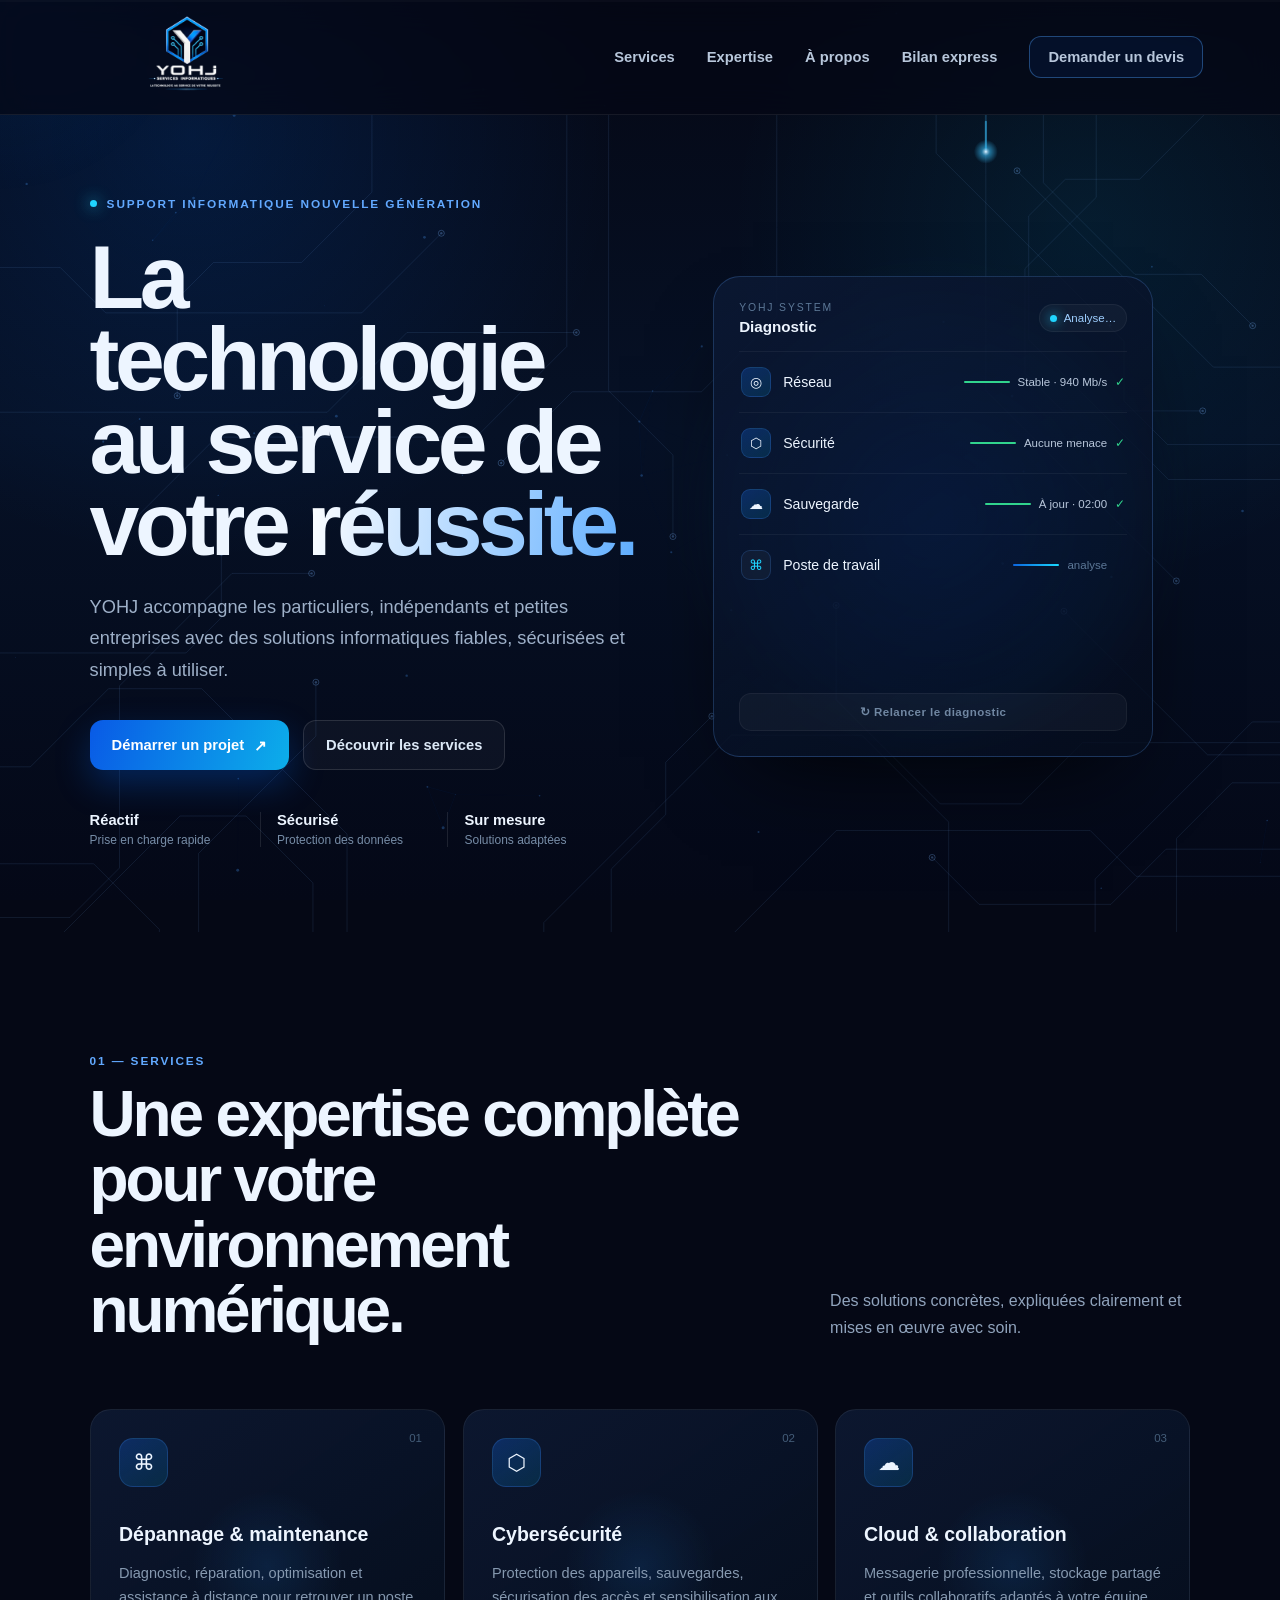
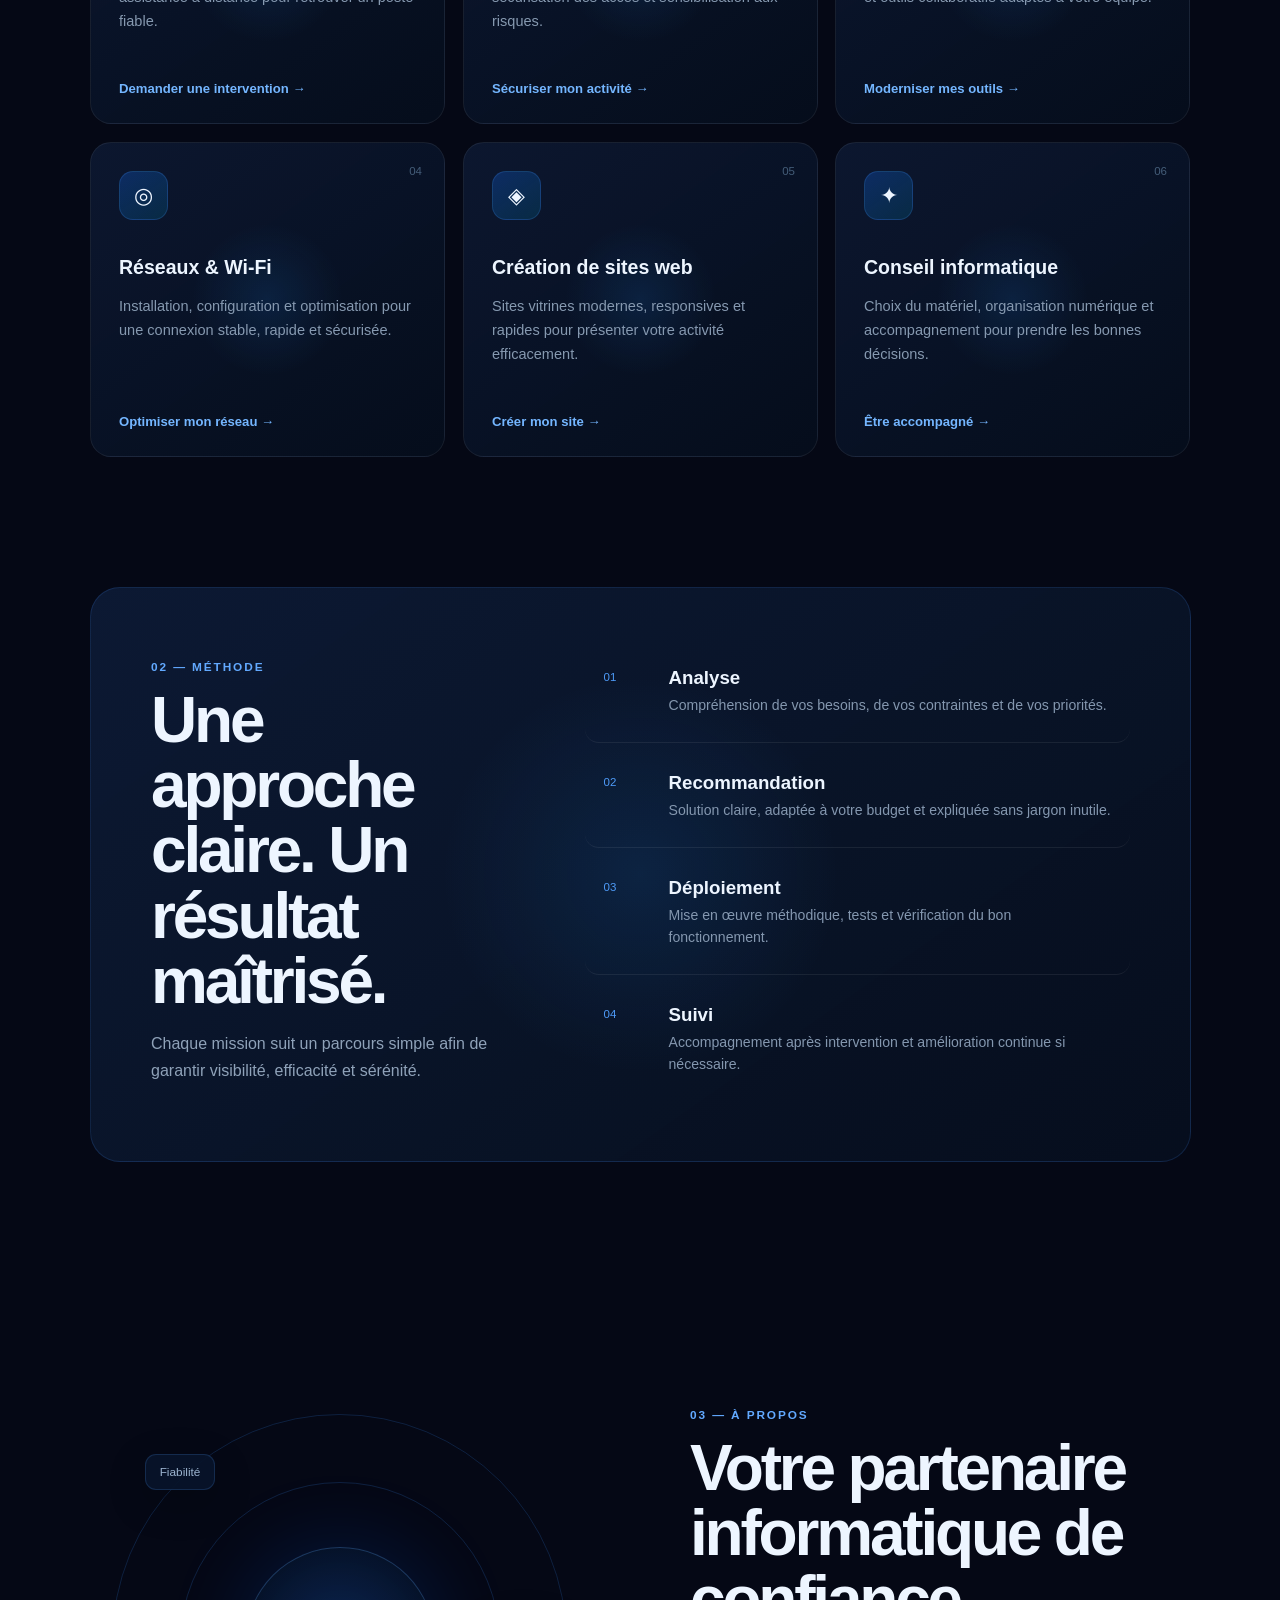
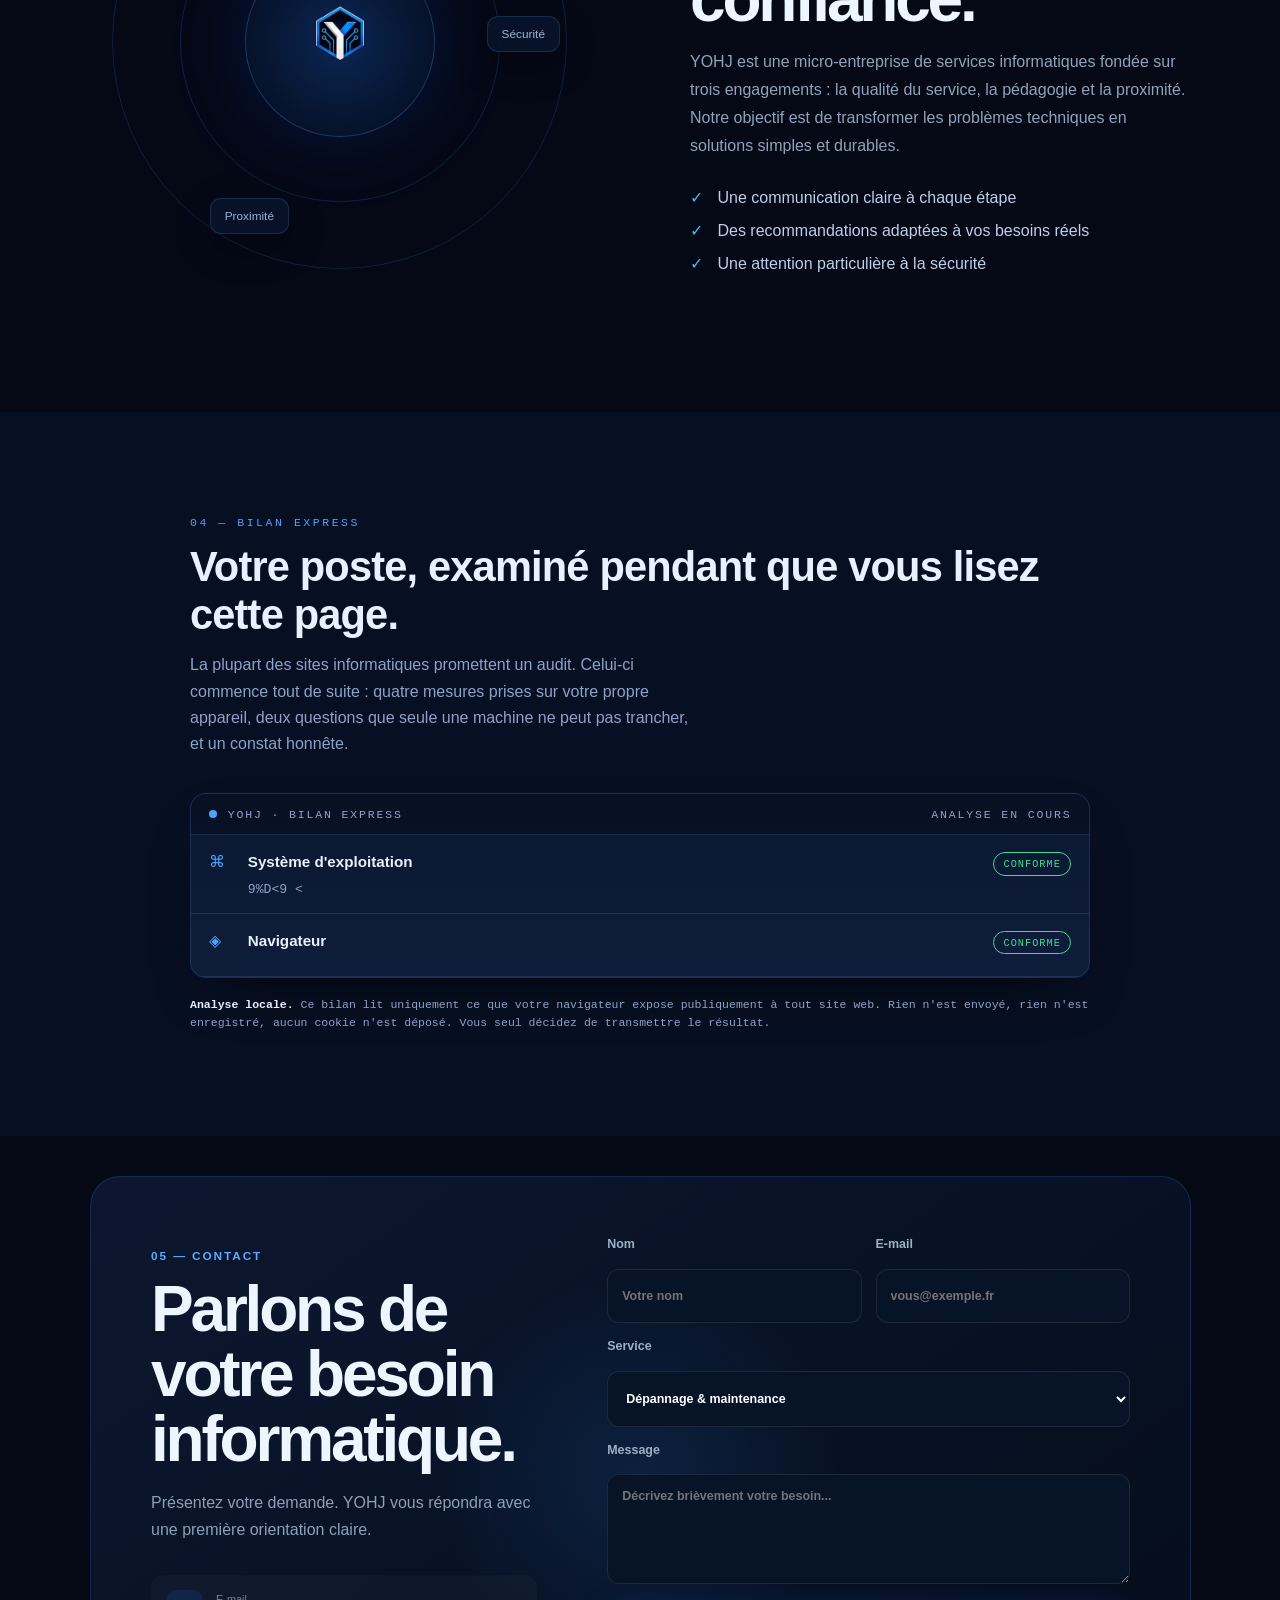
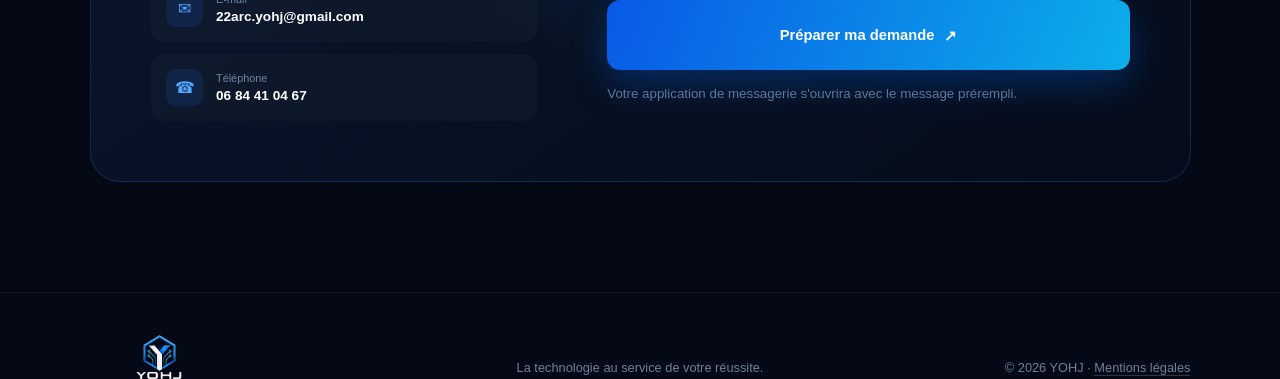
==== index.html @ 96171bb9 "Update index.html" ====
<!doctype html>
<html lang="fr">
<head>
  <meta charset="utf-8">
  <meta name="viewport" content="width=device-width, initial-scale=1">
  <meta name="theme-color" content="#050b1b">
  <meta name="description" content="YOHJ Services Informatiques : dépannage, cybersécurité, cloud, réseaux et création de sites web.">
  <title>YOHJ — Services Informatiques</title>
  <link rel="icon" href="assets/favicon.png">
  <link rel="stylesheet" href="styles.css">
  <link rel="stylesheet" href="circuit.css">
  <link rel="preload" href="assets/logo-boot.webp" as="image">
  <link rel="stylesheet" href="boot.css">
<script src="circuit.js" defer></script>
  <link rel="stylesheet" href="diagnostic.css">
  <link rel="stylesheet" href="audit.css" />
</head>
<body>
  <script src="boot.js"></script>
  <div class="scroll-progress" aria-hidden="true"><span></span></div>
  <canvas id="network" aria-hidden="true"></canvas>
  <div class="cursor-glow" aria-hidden="true"></div>

  <header class="header">
    <a href="#accueil" class="brand brand-anim" aria-label="YOHJ, accueil">
      <img src="assets/logo-concept-a.png" alt="Logo YOHJ Concept A Premium Tech">
      <span class="brand-shine" aria-hidden="true"></span>
    </a>

    <button class="menu-button" aria-label="Ouvrir le menu" aria-expanded="false">
      <span></span><span></span><span></span>
    </button>

    <nav class="nav" aria-label="Navigation principale">
      <a href="#services">Services</a>
      <a href="#expertise">Expertise</a>
      <a href="#apropos">À propos</a>
      <a href="#audit">Bilan express</a>
      <a href="#contact" class="nav-cta">Demander un devis</a>
    </nav>
  </header>

  <main>
    <section id="accueil" class="hero" data-circuit>
      <div class="hero-copy reveal">
        <p class="kicker"><span></span> Support informatique nouvelle génération</p>
        <h1>La technologie au service de votre <em>réussite.</em></h1>
        <p class="intro">
          YOHJ accompagne les particuliers, indépendants et petites entreprises avec
          des solutions informatiques fiables, sécurisées et simples à utiliser.
        </p>

        <div class="actions">
          <a href="#contact" class="button button-primary">Démarrer un projet <span>↗</span></a>
          <a href="#services" class="button button-secondary">Découvrir les services</a>
        </div>

        <div class="proof">
          <div><strong>Réactif</strong><span>Prise en charge rapide</span></div>
          <div><strong>Sécurisé</strong><span>Protection des données</span></div>
          <div><strong>Sur mesure</strong><span>Solutions adaptées</span></div>
        </div>
      </div>

      <div class="hero-stage reveal delay-1">
        <div class="halo halo-one"></div>
        <div class="halo halo-two"></div>

        <div class="diag-panel" id="diag-panel" role="group" aria-label="Diagnostic système">
          <div class="diag-scanline" aria-hidden="true"></div>

          <div class="diag-head">
            <div class="diag-brand">
              <small>YOHJ SYSTEM</small>
              <strong>Diagnostic</strong>
            </div>
            <span class="diag-state" aria-live="polite"><i class="diag-led" aria-hidden="true"></i><em id="diag-state-text">En attente</em></span>
          </div>

          <ul class="diag-checks">
            <li class="diag-check" data-state="idle" data-value="Stable · 940 Mb/s">
              <div class="diag-name"><span class="diag-glyph" aria-hidden="true">◎</span><span class="diag-label">Réseau</span></div>
              <div class="diag-value"><span class="diag-bar" aria-hidden="true"></span><span class="diag-txt"></span><span class="diag-tick" aria-hidden="true">✓</span></div>
            </li>
            <li class="diag-check" data-state="idle" data-value="Aucune menace">
              <div class="diag-name"><span class="diag-glyph" aria-hidden="true">⬡</span><span class="diag-label">Sécurité</span></div>
              <div class="diag-value"><span class="diag-bar" aria-hidden="true"></span><span class="diag-txt"></span><span class="diag-tick" aria-hidden="true">✓</span></div>
            </li>
            <li class="diag-check" data-state="idle" data-value="À jour · 02:00">
              <div class="diag-name"><span class="diag-glyph" aria-hidden="true">☁</span><span class="diag-label">Sauvegarde</span></div>
              <div class="diag-value"><span class="diag-bar" aria-hidden="true"></span><span class="diag-txt"></span><span class="diag-tick" aria-hidden="true">✓</span></div>
            </li>
            <li class="diag-check" data-state="idle" data-value="Optimisé">
              <div class="diag-name"><span class="diag-glyph" aria-hidden="true">⌘</span><span class="diag-label">Poste de travail</span></div>
              <div class="diag-value"><span class="diag-bar" aria-hidden="true"></span><span class="diag-txt"></span><span class="diag-tick" aria-hidden="true">✓</span></div>
            </li>
          </ul>

          <div class="diag-verdict">
            <span class="diag-lead">✓ Système sain</span>
            <span class="diag-sub">— c'est l'état dans lequel YOHJ laisse le vôtre.</span>
          </div>

          <button class="diag-replay" type="button" id="diag-replay">↻ Relancer le diagnostic</button>
        </div>
      </div>
    </section>

    <section id="services" class="section">
      <div class="section-head reveal">
        <div>
          <p class="section-label">01 — Services</p>
          <h2>Une expertise complète pour votre environnement numérique.</h2>
        </div>
        <p>Des solutions concrètes, expliquées clairement et mises en œuvre avec soin.</p>
      </div>

      <div class="service-grid">
        <article class="service-card reveal">
          <span class="number">01</span>
          <div class="service-icon">⌘</div>
          <h3>Dépannage & maintenance</h3>
          <p>Diagnostic, réparation, optimisation et assistance à distance pour retrouver un poste fiable.</p>
          <a href="#contact">Demander une intervention <span>→</span></a>
        </article>

        <article class="service-card reveal delay-1">
          <span class="number">02</span>
          <div class="service-icon">⬡</div>
          <h3>Cybersécurité</h3>
          <p>Protection des appareils, sauvegardes, sécurisation des accès et sensibilisation aux risques.</p>
          <a href="#contact">Sécuriser mon activité <span>→</span></a>
        </article>

        <article class="service-card reveal delay-2">
          <span class="number">03</span>
          <div class="service-icon">☁</div>
          <h3>Cloud & collaboration</h3>
          <p>Messagerie professionnelle, stockage partagé et outils collaboratifs adaptés à votre équipe.</p>
          <a href="#contact">Moderniser mes outils <span>→</span></a>
        </article>

        <article class="service-card reveal">
          <span class="number">04</span>
          <div class="service-icon">◎</div>
          <h3>Réseaux & Wi-Fi</h3>
          <p>Installation, configuration et optimisation pour une connexion stable, rapide et sécurisée.</p>
          <a href="#contact">Optimiser mon réseau <span>→</span></a>
        </article>

        <article class="service-card reveal delay-1">
          <span class="number">05</span>
          <div class="service-icon">◈</div>
          <h3>Création de sites web</h3>
          <p>Sites vitrines modernes, responsives et rapides pour présenter votre activité efficacement.</p>
          <a href="#contact">Créer mon site <span>→</span></a>
        </article>

        <article class="service-card reveal delay-2">
          <span class="number">06</span>
          <div class="service-icon">✦</div>
          <h3>Conseil informatique</h3>
          <p>Choix du matériel, organisation numérique et accompagnement pour prendre les bonnes décisions.</p>
          <a href="#contact">Être accompagné <span>→</span></a>
        </article>
      </div>
    </section>

    <section id="expertise" class="section expertise">
      <div class="expertise-panel reveal">
        <div class="expertise-copy">
          <p class="section-label">02 — Méthode</p>
          <h2>Une approche claire. Un résultat maîtrisé.</h2>
          <p>Chaque mission suit un parcours simple afin de garantir visibilité, efficacité et sérénité.</p>
        </div>

        <div class="steps">
          <article><span>01</span><div><h3>Analyse</h3><p>Compréhension de vos besoins, de vos contraintes et de vos priorités.</p></div></article>
          <article><span>02</span><div><h3>Recommandation</h3><p>Solution claire, adaptée à votre budget et expliquée sans jargon inutile.</p></div></article>
          <article><span>03</span><div><h3>Déploiement</h3><p>Mise en œuvre méthodique, tests et vérification du bon fonctionnement.</p></div></article>
          <article><span>04</span><div><h3>Suivi</h3><p>Accompagnement après intervention et amélioration continue si nécessaire.</p></div></article>
        </div>
      </div>
    </section>

    <section id="apropos" class="section about">
      <div class="about-visual reveal">
        <div class="core"><img src="assets/favicon.png" alt=""></div>
        <div class="orbit orbit-one"></div>
        <div class="orbit orbit-two"></div>
        <span class="orbit-tag tag-one">Fiabilité</span>
        <span class="orbit-tag tag-two">Sécurité</span>
        <span class="orbit-tag tag-three">Proximité</span>
      </div>

      <div class="about-copy reveal delay-1">
        <p class="section-label">03 — À propos</p>
        <h2>Votre partenaire informatique de confiance.</h2>
        <p>
          YOHJ est une micro-entreprise de services informatiques fondée sur trois engagements :
          la qualité du service, la pédagogie et la proximité. Notre objectif est de transformer
          les problèmes techniques en solutions simples et durables.
        </p>
        <ul>
          <li><span>✓</span> Une communication claire à chaque étape</li>
          <li><span>✓</span> Des recommandations adaptées à vos besoins réels</li>
          <li><span>✓</span> Une attention particulière à la sécurité</li>
        </ul>
      </div>
    </section>

    <section id="contact" class="section contact">
      <div class="contact-card reveal">
        <div class="contact-copy">
          <p class="section-label">05 — Contact</p>
          <h2>Parlons de votre besoin informatique.</h2>
          <p>Présentez votre demande. YOHJ vous répondra avec une première orientation claire.</p>

          <div class="contact-details">
            <a href="mailto:22arc.yohj@gmail.com"><span>✉</span><div><small>E-mail</small><strong>22arc.yohj@gmail.com</strong></div></a>
            <a href="tel:+33684410467"><span>☎</span><div><small>Téléphone</small><strong>06 84 41 04 67</strong></div></a>
          </div>
        </div>

        <form id="contact-form">
          <div class="field-row">
            <label>Nom<input name="name" type="text" placeholder="Votre nom" required></label>
            <label>E-mail<input name="email" type="email" placeholder="vous@exemple.fr" required></label>
          </div>
          <label>Service
            <select name="service">
              <option>Dépannage & maintenance</option>
              <option>Cybersécurité</option>
              <option>Cloud & collaboration</option>
              <option>Réseaux & Wi-Fi</option>
              <option>Création de site web</option>
              <option>Conseil informatique</option>
            </select>
          </label>
          <label>Message<textarea name="message" rows="5" placeholder="Décrivez brièvement votre besoin..." required></textarea></label>
          <button class="button button-primary" type="submit">Préparer ma demande <span>↗</span></button>
          <small class="form-note">Votre application de messagerie s'ouvrira avec le message prérempli.</small>
        </form>
      </div>
    </section>
  </main>

  <footer>
    <a href="#accueil" class="footer-brand"><img src="assets/logo-concept-a.png" alt="YOHJ"></a>
    <p>La technologie au service de votre réussite.</p>
    <p>© <span id="year"></span> YOHJ · <a href="mentions-legales.html">Mentions légales</a></p>
  </footer>

  <script src="script.js"></script>
  <script src="diagnostic.js" defer></script>
  <script>
    // Reflet du logo : un balayage à l'arrivée, puis au survol uniquement
    (function(){
      var s=document.querySelector('.brand-shine');
      if(!s||matchMedia('(prefers-reduced-motion: reduce)').matches)return;
      s.classList.add('intro');
      s.addEventListener('animationend',function(){s.classList.remove('intro')},{once:true});
    })();
  </script>
  <script src="audit.js" defer></script>
</body>
</html>
---- styles.css ----
*{box-sizing:border-box}html{scroll-behavior:smooth}body{margin:0;background:#050815;color:#edf5ff;font-family:Inter,Arial,sans-serif;overflow-x:hidden}body::before{content:"";position:fixed;inset:0;background:radial-gradient(circle at 15% 15%,rgba(0,112,255,.15),transparent 32%),radial-gradient(circle at 85% 25%,rgba(0,214,255,.08),transparent 28%),linear-gradient(180deg,#050815,#061126 48%,#040817);z-index:-3}.cursor-glow{position:fixed;width:420px;height:420px;border-radius:50%;pointer-events:none;background:radial-gradient(circle,rgba(0,123,255,.09),transparent 65%);transform:translate(-50%,-50%);z-index:-1}#network{position:fixed;inset:0;z-index:-2;opacity:.55}.header{height:88px;position:sticky;top:0;z-index:20;display:flex;align-items:center;justify-content:space-between;padding:0 clamp(22px,6vw,92px);background:rgba(5,8,21,.72);backdrop-filter:blur(18px);border-bottom:1px solid rgba(255,255,255,.07)}.brand img{display:block;width:118px;height:68px;object-fit:contain}.nav{display:flex;align-items:center;gap:32px}.nav a{color:#b8c7db;text-decoration:none;font-size:.92rem;font-weight:700}.nav a:hover{color:white}.nav-cta{padding:12px 18px;border:1px solid rgba(80,163,255,.38);border-radius:12px;background:rgba(20,104,255,.08)}.menu-button{display:none;background:none;border:0;padding:5px}.menu-button span{display:block;width:25px;height:2px;background:white;margin:5px}.hero{min-height:calc(100vh - 88px);display:grid;grid-template-columns:1.03fr .97fr;align-items:center;gap:40px;padding:70px clamp(22px,7vw,110px) 85px}.kicker,.section-label{letter-spacing:.16em;text-transform:uppercase;color:#62a9ff;font-size:.74rem;font-weight:800}.kicker{display:flex;align-items:center;gap:10px}.kicker span{width:7px;height:7px;background:#20d5ff;border-radius:50%;box-shadow:0 0 15px #20d5ff}.hero h1,.section h2{font-family:Arial,sans-serif;letter-spacing:-.05em}.hero h1{font-size:clamp(3.6rem,7vw,7rem);line-height:.92;margin:25px 0}.hero h1 em{font-style:normal;background:linear-gradient(100deg,#fff,#54a8ff 55%,#16d8ff);-webkit-background-clip:text;color:transparent}.intro{font-size:1.14rem;line-height:1.75;color:#9eb0c8;max-width:680px}.actions{display:flex;gap:14px;flex-wrap:wrap;margin:34px 0 42px}.button{display:inline-flex;align-items:center;justify-content:center;gap:10px;min-height:50px;padding:0 22px;border-radius:13px;text-decoration:none;font-weight:800;font-size:.92rem;border:0;cursor:pointer}.button-primary{color:white;background:linear-gradient(110deg,#095ae6,#0caeea);box-shadow:0 14px 35px rgba(2,107,255,.28)}.button-primary:hover{transform:translateY(-2px);box-shadow:0 18px 45px rgba(2,107,255,.42)}.button-secondary{color:#dce9f7;border:1px solid rgba(255,255,255,.12);background:rgba(255,255,255,.035)}.proof{display:grid;grid-template-columns:repeat(3,1fr);gap:16px}.proof div{padding-right:14px;border-right:1px solid rgba(255,255,255,.1)}.proof div:last-child{border:0}.proof strong,.proof span{display:block}.proof strong{font-size:.92rem}.proof span{color:#778da7;font-size:.75rem;margin-top:5px}.hero-stage{min-height:560px;position:relative;display:grid;place-items:center}.halo{position:absolute;border-radius:50%;filter:blur(20px)}.halo-one{width:520px;height:520px;background:radial-gradient(circle,rgba(11,91,241,.32),rgba(7,194,255,.04) 58%,transparent 70%)}.halo-two{width:350px;height:350px;border:1px solid rgba(75,156,255,.18);box-shadow:0 0 70px rgba(0,101,255,.1)}.section{padding:110px clamp(22px,7vw,110px)}.section-head{display:grid;grid-template-columns:1.1fr .6fr;gap:80px;align-items:end;margin-bottom:52px}.section h2{font-size:clamp(2.5rem,5vw,5rem);line-height:1.02;margin:14px 0}.section-head>p{color:#91a4bd;line-height:1.7}.service-grid{display:grid;grid-template-columns:repeat(3,1fr);gap:18px}.service-card{position:relative;min-height:315px;padding:28px;border-radius:21px;background:linear-gradient(145deg,rgba(14,28,55,.72),rgba(6,14,29,.8));border:1px solid rgba(255,255,255,.07);overflow:hidden;transition:.35s}.service-card::after{content:"";position:absolute;width:180px;height:180px;right:-100px;bottom:-100px;border-radius:50%;background:#0f68f4;filter:blur(55px);opacity:0;transition:.35s}.service-card:hover{transform:translateY(-7px);border-color:rgba(64,146,255,.38)}.service-card:hover::after{opacity:.16}.number{position:absolute;right:22px;top:22px;font-size:.72rem;color:#445d79}.service-icon{width:49px;height:49px;display:grid;place-items:center;border-radius:14px;background:linear-gradient(145deg,rgba(21,102,239,.28),rgba(0,200,255,.12));border:1px solid rgba(69,151,255,.2);font-size:1.35rem}.service-card h3{margin:36px 0 12px;font-size:1.22rem}.service-card p{color:#8699b0;font-size:.91rem;line-height:1.65}.service-card a{position:absolute;bottom:27px;color:#74b6ff;text-decoration:none;font-size:.82rem;font-weight:800}.expertise{padding-top:20px}.expertise-panel{display:grid;grid-template-columns:.8fr 1.2fr;gap:70px;padding:60px;border-radius:30px;background:radial-gradient(circle at 5% 15%,rgba(13,93,229,.25),transparent 34%),rgba(8,19,42,.76);border:1px solid rgba(68,142,255,.16)}.expertise-copy p:last-child{color:#8fa2b9;line-height:1.7}.steps{display:grid;gap:10px}.steps article{display:grid;grid-template-columns:50px 1fr;gap:15px;padding:19px;border-bottom:1px solid rgba(255,255,255,.07)}.steps article:last-child{border:0}.steps span{font-size:.72rem;color:#4e9af7;padding-top:4px}.steps h3{margin:0 0 6px}.steps p{margin:0;color:#8497af;font-size:.88rem;line-height:1.55}.about{display:grid;grid-template-columns:1fr 1fr;gap:100px;align-items:center}.about-visual{height:520px;position:relative;display:grid;place-items:center}.core{width:190px;height:190px;border-radius:50%;display:grid;place-items:center;background:radial-gradient(circle,rgba(30,117,249,.28),rgba(3,11,25,.86));border:1px solid rgba(92,169,255,.25);box-shadow:0 0 80px rgba(0,93,255,.18)}.core img{width:135px}.orbit{position:absolute;border:1px solid rgba(57,142,255,.18);border-radius:50%;animation:rotate 20s linear infinite}.orbit-one{width:320px;height:320px}.orbit-two{width:455px;height:455px;animation-direction:reverse;animation-duration:28s}.orbit-tag{position:absolute;padding:10px 14px;border-radius:11px;background:rgba(8,20,43,.9);border:1px solid rgba(79,155,255,.18);font-size:.74rem;color:#9bb3cf}.tag-one{top:14%;left:11%}.tag-two{right:6%;top:45%}.tag-three{bottom:13%;left:24%}.about-copy>p:not(.section-label){color:#91a3ba;line-height:1.75}.about-copy ul{list-style:none;padding:0;margin:28px 0 0}.about-copy li{margin:14px 0;color:#bed0e5}.about-copy li span{color:#2dc4ff;margin-right:10px}.contact{padding-top:40px}.contact-card{display:grid;grid-template-columns:.85fr 1.15fr;gap:70px;padding:60px;border-radius:30px;background:linear-gradient(145deg,rgba(9,25,54,.9),rgba(5,12,27,.96));border:1px solid rgba(74,151,255,.18)}.contact-copy>p:not(.section-label){color:#8da0b8;line-height:1.7}.contact-details{display:grid;gap:12px;margin-top:32px}.contact-details a{display:flex;align-items:center;gap:13px;text-decoration:none;color:white;padding:14px;background:rgba(255,255,255,.025);border-radius:13px}.contact-details a>span{width:37px;height:37px;display:grid;place-items:center;background:rgba(30,116,242,.13);border-radius:10px;color:#52a7ff}.contact-details small,.contact-details strong{display:block}.contact-details small{color:#6f86a1;font-size:.68rem}.contact-details strong{font-size:.85rem;margin-top:4px}form{display:grid;gap:16px}.field-row{display:grid;grid-template-columns:1fr 1fr;gap:14px}label{display:grid;gap:8px;color:#9eb0c6;font-size:.78rem;font-weight:800}input,select,textarea{width:100%;border:1px solid rgba(255,255,255,.09);background:#071326;color:white;border-radius:12px;padding:14px;font:inherit}input:focus,select:focus,textarea:focus{outline:1px solid #1676f5;border-color:#1676f5}.form-note{color:#647994}footer{display:grid;grid-template-columns:1fr 1fr 1fr;align-items:center;gap:30px;padding:35px clamp(22px,7vw,110px);border-top:1px solid rgba(255,255,255,.07);color:#6e829b;font-size:.8rem}.footer-brand img{width:105px;height:55px;object-fit:contain}.footer-brand{justify-self:start}footer a{color:inherit;text-decoration:none;border-bottom:1px solid rgba(255,255,255,.18)}footer a:hover{color:#b8c7db;border-color:#62a9ff}footer p:nth-child(2){text-align:center}footer p:last-child{text-align:right}.reveal{opacity:0;transform:translateY(28px);transition:opacity .8s ease,transform .8s ease}.reveal.visible{opacity:1;transform:none}.delay-1{transition-delay:.12s}.delay-2{transition-delay:.24s}@media(max-width:980px){.menu-button{display:block}.nav{display:none;position:absolute;top:78px;left:18px;right:18px;flex-direction:column;align-items:stretch;padding:22px;border-radius:18px;background:#071224;border:1px solid rgba(255,255,255,.09)}.nav.open{display:flex}.hero,.about,.contact-card,.expertise-panel{grid-template-columns:1fr}.hero-stage{min-height:500px}.service-grid{grid-template-columns:1fr 1fr}.section-head{grid-template-columns:1fr;gap:10px}.about-visual{order:2}.contact-card{padding:38px}}@media(max-width:650px){.header{height:76px}.brand img{width:94px;height:58px}.hero{padding-top:50px}.hero h1{font-size:3.15rem}.hero-stage{min-height:430px}.proof{grid-template-columns:1fr}.proof div{border-right:0;border-bottom:1px solid rgba(255,255,255,.08);padding-bottom:12px}.service-grid{grid-template-columns:1fr}.section{padding:80px 20px}.expertise-panel,.contact-card{padding:26px 20px}.about-visual{height:390px}.orbit-one{width:260px;height:260px}.orbit-two{width:350px;height:350px}.core{width:150px;height:150px}.core img{width:108px}.field-row{grid-template-columns:1fr}footer{grid-template-columns:1fr;text-align:center}.footer-brand{justify-self:center}footer p:nth-child(2),footer p:last-child{text-align:center;margin:0}}@media(prefers-reduced-motion:reduce){*{animation-duration:.01ms!important;animation-iteration-count:1!important;scroll-behavior:auto!important}.reveal{opacity:1;transform:none}}@keyframes rotate{to{transform:rotate(360deg)}}.brand-anim{position:relative;display:inline-block;line-height:0}
.brand-shine{position:absolute;inset:0;pointer-events:none;background:linear-gradient(115deg,transparent 38%,rgba(255,255,255,.7) 50%,transparent 62%);background-size:250% 100%;background-position:180% 0;-webkit-mask:url(assets/logo-concept-a.png) center/contain no-repeat;mask:url(assets/logo-concept-a.png) center/contain no-repeat;mix-blend-mode:screen;opacity:0}
.brand-anim:hover .brand-shine,.brand-anim:focus-visible .brand-shine{animation:brand-sweep 1s ease forwards}
.brand-shine.intro{animation:brand-sweep 1.2s ease .6s forwards}
@keyframes brand-sweep{0%{opacity:0;background-position:180% 0}12%{opacity:1}100%{opacity:0;background-position:-80% 0}}
@media(prefers-reduced-motion:reduce){.brand-shine{display:none}}

/* =========================================================
   Raffinement visuel & interactions — 2026
   ========================================================= */
:root{--ease-out:cubic-bezier(.16,1,.3,1);--line:rgba(255,255,255,.075)}
body{background-color:#050815}
.scroll-progress{position:fixed;inset:0 0 auto;height:2px;z-index:100;pointer-events:none;background:rgba(255,255,255,.025)}
.scroll-progress span{display:block;width:100%;height:100%;transform:scaleX(0);transform-origin:left;background:linear-gradient(90deg,#0d6df0,#20d5ff);box-shadow:0 0 16px rgba(32,213,255,.6);will-change:transform}
.header{transition:height .35s var(--ease-out),background .35s,border-color .35s,box-shadow .35s}
.header.is-scrolled{background:rgba(5,8,21,.88);border-color:rgba(98,169,255,.13);box-shadow:0 12px 36px rgba(0,0,0,.2)}
.nav a{position:relative;transition:color .25s ease,background .25s ease,border-color .25s ease}
.nav a:not(.nav-cta)::after{content:"";position:absolute;left:0;right:0;bottom:-9px;height:2px;border-radius:3px;background:linear-gradient(90deg,#1676f5,#20d5ff);transform:scaleX(0);transform-origin:right;transition:transform .35s var(--ease-out)}
.nav a:not(.nav-cta):hover::after,.nav a.is-active:not(.nav-cta)::after{transform:scaleX(1);transform-origin:left}
.nav a.is-active{color:#fff}
.nav-cta{box-shadow:inset 0 0 0 0 rgba(32,213,255,.08);transition:transform .3s var(--ease-out),box-shadow .3s,border-color .3s!important}
.nav-cta:hover{transform:translateY(-2px);box-shadow:inset 0 0 24px rgba(32,213,255,.08),0 10px 28px rgba(0,91,230,.16)}
.hero{isolation:isolate}
.hero-copy{position:relative;z-index:2}
.hero h1 em{background-size:200% auto;animation:hero-gradient 7s ease infinite}
@keyframes hero-gradient{0%,100%{background-position:0% 50%}50%{background-position:100% 50%}}
.kicker span{animation:kicker-pulse 2.4s ease-in-out infinite}
@keyframes kicker-pulse{50%{transform:scale(1.35);box-shadow:0 0 24px #20d5ff}}
.button{position:relative;overflow:hidden;isolation:isolate;transition:transform .3s var(--ease-out),box-shadow .3s,border-color .3s,background .3s}
.button::before{content:"";position:absolute;inset:0;background:linear-gradient(110deg,transparent 20%,rgba(255,255,255,.18),transparent 80%);transform:translateX(-120%);transition:transform .7s var(--ease-out);z-index:-1}
.button:hover::before{transform:translateX(120%)}
.button-secondary:hover{transform:translateY(-2px);border-color:rgba(98,169,255,.35);background:rgba(30,116,242,.08)}
.proof div{transition:transform .35s var(--ease-out)}
.proof div:hover{transform:translateY(-3px)}
.halo-one{animation:halo-breathe 7s ease-in-out infinite}
.halo-two{animation:halo-spin 18s linear infinite}
@keyframes halo-breathe{50%{transform:scale(1.08);opacity:.78}}
@keyframes halo-spin{to{transform:rotate(360deg)}}
.service-card,.contact-card,.expertise-panel{--rx:0deg;--ry:0deg;--mx:50%;--my:50%;transform:perspective(1100px) rotateX(var(--rx)) rotateY(var(--ry));transition:transform .45s var(--ease-out),border-color .35s,box-shadow .35s;background-image:radial-gradient(circle at var(--mx) var(--my),rgba(35,143,255,.12),transparent 32%),linear-gradient(145deg,rgba(14,28,55,.78),rgba(6,14,29,.84));will-change:transform}
.service-card:hover{transform:perspective(1100px) rotateX(var(--rx)) rotateY(var(--ry)) translateY(-7px);box-shadow:0 26px 65px -35px rgba(0,106,255,.55)}
.service-icon{transition:transform .45s var(--ease-out),box-shadow .35s,border-color .35s}
.service-card:hover .service-icon{transform:translateY(-3px) rotate(-4deg) scale(1.06);box-shadow:0 12px 30px rgba(17,112,244,.2);border-color:rgba(69,180,255,.4)}
.service-card a span{display:inline-block;transition:transform .3s var(--ease-out)}
.service-card:hover a span{transform:translateX(5px)}
.steps article{position:relative;border-radius:14px;transition:background .3s,transform .35s var(--ease-out),border-color .3s}
.steps article::before{content:"";position:absolute;left:0;top:18%;bottom:18%;width:2px;border-radius:4px;background:linear-gradient(#1676f5,#20d5ff);transform:scaleY(0);transition:transform .35s var(--ease-out)}
.steps article:hover{transform:translateX(7px);background:rgba(20,104,255,.055)}
.steps article:hover::before{transform:scaleY(1)}
.core{animation:core-float 5s ease-in-out infinite}
@keyframes core-float{50%{transform:translateY(-10px);box-shadow:0 15px 100px rgba(0,112,255,.25)}}
.orbit-tag{animation:tag-float 4s ease-in-out infinite;box-shadow:0 12px 40px rgba(0,0,0,.2)}
.tag-two{animation-delay:-1.3s}.tag-three{animation-delay:-2.6s}
@keyframes tag-float{50%{transform:translateY(-7px)}}
.contact-details a{border:1px solid transparent;transition:transform .3s var(--ease-out),background .3s,border-color .3s}
.contact-details a:hover{transform:translateX(5px);background:rgba(30,116,242,.07);border-color:rgba(82,167,255,.18)}
input,select,textarea{transition:border-color .25s,box-shadow .25s,background .25s}
input:focus,select:focus,textarea:focus{outline:none;box-shadow:0 0 0 4px rgba(22,118,245,.12);background:#08172d}
.reveal{filter:blur(7px);transition:opacity .8s var(--ease-out),transform .8s var(--ease-out),filter .8s var(--ease-out)}
.reveal.visible{filter:blur(0)}
.menu-button{position:relative;width:38px;height:38px;cursor:pointer;border-radius:10px;transition:background .25s}
.menu-button:hover{background:rgba(255,255,255,.05)}
.menu-button span{position:absolute;left:7px;width:24px;margin:0;transition:transform .35s var(--ease-out),opacity .25s,top .35s var(--ease-out)}
.menu-button span:nth-child(1){top:10px}.menu-button span:nth-child(2){top:18px}.menu-button span:nth-child(3){top:26px}
.menu-button.is-open span:nth-child(1){top:18px;transform:rotate(45deg)}
.menu-button.is-open span:nth-child(2){opacity:0;transform:scaleX(0)}
.menu-button.is-open span:nth-child(3){top:18px;transform:rotate(-45deg)}
@media(max-width:980px){.nav{display:flex;opacity:0;visibility:hidden;transform:translateY(-12px) scale(.98);pointer-events:none;transition:opacity .28s ease,transform .35s var(--ease-out),visibility .28s;background:rgba(7,18,36,.96);backdrop-filter:blur(18px);box-shadow:0 22px 70px rgba(0,0,0,.35)}.nav.open{opacity:1;visibility:visible;transform:none;pointer-events:auto}.nav a:not(.nav-cta)::after{bottom:2px}.service-card,.contact-card,.expertise-panel{transform:none!important}}
@media(max-width:650px){.hero h1{font-size:clamp(3rem,15vw,4.4rem)}.hero-stage{min-height:390px}.cursor-glow{display:none}.service-card{min-height:300px}}
@media(prefers-reduced-motion:reduce){.hero h1 em,.kicker span,.halo-one,.halo-two,.core,.orbit-tag{animation:none!important}.reveal{filter:none}.service-card,.contact-card,.expertise-panel{transform:none!important}.scroll-progress span{transition:none}}

/* =========================================================
   V2 finale — header adaptatif et logos renforcés
   ========================================================= */
.header{
  height:100px;
  overflow:visible;
  isolation:isolate;
  padding-inline:clamp(24px,6vw,100px);
  transition:height .35s var(--ease-out),background .35s,border-color .35s,box-shadow .35s;
}
.header::before{
  content:"";
  position:absolute;
  width:460px;
  height:460px;
  left:var(--header-x,50%);
  top:var(--header-y,50%);
  transform:translate(-50%,-50%);
  border-radius:50%;
  pointer-events:none;
  z-index:-1;
  opacity:0;
  background:radial-gradient(circle,rgba(30,150,255,.16),rgba(30,150,255,.07) 38%,transparent 72%);
  transition:opacity .3s ease;
}
.header:hover::before{opacity:1}
.header.is-scrolled{height:80px;background:rgba(5,8,21,.9);box-shadow:0 12px 38px rgba(0,0,0,.32)}
.brand img{width:150px;height:86px;transition:width .35s var(--ease-out),height .35s var(--ease-out)}
.header.is-scrolled .brand img{width:125px;height:70px}
.hero{min-height:calc(100vh - 100px)}
.footer-brand img{width:140px;height:75px}
.core img{width:170px}

@media(max-width:980px){
  .nav{top:88px}
  .header.is-scrolled .nav{top:72px}
}
@media(max-width:650px){
  .header{height:86px;padding-inline:20px}
  .header.is-scrolled{height:74px}
  .brand img{width:120px;height:72px}
  .header.is-scrolled .brand img{width:105px;height:62px}
  .hero{min-height:calc(100vh - 86px);padding-top:64px}
  .footer-brand img{width:125px;height:68px}
  .core img{width:140px}
}
/* Logo YOHJ plus grand et lisible */
.header {
  height: 115px;
}

.brand {
  display: flex;
  align-items: center;
  flex-shrink: 0;
}

.brand img {
  display: block;
  width: 220px;
  height: 100px;
  object-fit: contain;
}

.header.is-scrolled {
  height: 90px;
}

.header.is-scrolled .brand img {
  width: 180px;
  height: 82px;
}

/* Téléphone */
@media (max-width: 650px) {
  .header {
    height: 100px;
    padding-inline: 16px;
  }

  .brand img {
    width: 175px;
    height: 88px;
  }

  .header.is-scrolled {
    height: 82px;
  }

  .header.is-scrolled .brand img {
    width: 150px;
    height: 72px;
  }

  .nav {
    top: 92px;
  }

  .header.is-scrolled .nav {
    top: 76px;
  }
                      }
---- circuit.css ----
/* YOHJ — « Flux de données » : styles du fond animé
   La section qui porte data-circuit devient le conteneur du canvas ;
   son contenu passe automatiquement au-dessus de l'animation. */

[data-circuit] {
  position: relative;
  overflow: hidden;
}

[data-circuit] > .yohj-circuit {
  position: absolute;
  inset: 0;
  width: 100%;
  height: 100%;
  display: block;
  z-index: 0;
  pointer-events: none;
}

[data-circuit] > :not(.yohj-circuit) {
  position: relative;
  z-index: 1;
}
---- boot.css ----
/* YOHJ — « Séquence de démarrage » : styles de l'écran de boot */

.yohj-boot {
  position: fixed;
  inset: 0;
  z-index: 2147483647;
  background: #050B1B;
  display: flex;
  align-items: center;
  justify-content: center;
  font-family: ui-monospace, SFMono-Regular, Menlo, Consolas, monospace;
  color: #9FC1EF;
  opacity: 1;
  transition: opacity 0.45s ease, visibility 0.45s;
}

.yohj-boot-out {
  opacity: 0;
  visibility: hidden;
}

.yohj-boot-inner {
  width: min(420px, 86vw);
}

/* Logo en tête — version légère et déjà recadrée (assets/logo-boot.webp) */
.yohj-boot-logo {
  width: min(260px, 65vw);
  margin: 0 auto 1.4rem;
  animation: yohjLogoIn 0.6s ease;
}

.yohj-boot-logo img {
  display: block;
  width: 100%;
}

@keyframes yohjLogoIn {
  from { opacity: 0; transform: scale(0.92); }
  to   { opacity: 1; transform: none; }
}

.yohj-boot-log {
  min-height: 9.6em;
  font-size: 0.8rem;
  line-height: 1.6;
}

.yohj-boot-log p {
  margin: 0;
  white-space: pre;
  animation: yohjBootIn 0.18s ease;
}

.yohj-boot-log .p { color: #3E5C8F; }

.yohj-boot-log b {
  color: #5EE0A0;
  font-weight: 600;
}

.yohj-boot-log .c {
  display: inline-block;
  width: 0.55em;
  height: 1em;
  background: #7DB7FF;
  vertical-align: text-bottom;
  animation: yohjBlink 0.7s steps(1) infinite;
}

.yohj-boot-bar {
  height: 2px;
  margin-top: 1.2rem;
  border-radius: 2px;
  background: rgba(125, 183, 255, 0.15);
  overflow: hidden;
}

.yohj-boot-bar span {
  display: block;
  height: 100%;
  width: 0;
  background: linear-gradient(90deg, #7DB7FF, #2563EB);
  transition: width 0.25s ease;
}

.yohj-boot-skip {
  margin: 1.4rem 0 0;
  font-size: 0.65rem;
  letter-spacing: 0.25em;
  text-transform: uppercase;
  color: #3E5C8F;
}

@keyframes yohjBlink { 50% { opacity: 0; } }

@keyframes yohjBootIn {
  from { opacity: 0; transform: translateY(4px); }
  to   { opacity: 1; transform: none; }
}

@media (prefers-reduced-motion: reduce) {
  .yohj-boot { display: none; }
}
---- diagnostic.css ----
/* =========================================================
   YOHJ — Panneau de diagnostic (hero)
   Palette, rayons et typo repris de styles.css.
   Classes préfixées « diag- » : aucune collision possible.
   ========================================================= */

.diag-panel{
  position:relative;
  z-index:2;
  width:min(440px,92%);
  padding:25px;
  overflow:hidden;
  border:1px solid rgba(93,163,255,.24);
  border-radius:27px;
  background:linear-gradient(145deg,rgba(11,24,51,.92),rgba(5,13,29,.76));
  box-shadow:0 40px 90px -40px rgba(0,0,0,.9);
  color:#edf5ff;
  backdrop-filter:blur(14px);
}

/* ---------- en-tête ---------- */
.diag-head{
  display:flex;align-items:center;justify-content:space-between;gap:12px;
  padding-bottom:16px;
  border-bottom:1px solid rgba(255,255,255,.05);
}
.diag-brand small,
.diag-brand strong{display:block}
.diag-brand small{
  font-size:.65rem;letter-spacing:.18em;
  color:#5c7897;text-transform:uppercase;
}
.diag-brand strong{margin-top:5px;font-size:.95rem;font-weight:700}

.diag-state{
  display:flex;align-items:center;gap:7px;
  padding:7px 10px;border-radius:50px;
  font-size:.72rem;color:#7087a2;
  background:rgba(255,255,255,.035);
  border:1px solid rgba(255,255,255,.05);
  font-variant-numeric:tabular-nums;
  transition:color .4s,background .4s,border-color .4s;
}
.diag-state em{font-style:normal}
.diag-led{
  width:7px;height:7px;border-radius:50%;flex:none;
  background:#5c7897;transition:background .4s,box-shadow .4s;
}
.diag-panel.is-running .diag-state{color:#9ecfff}
.diag-panel.is-running .diag-led{
  background:#20d5ff;box-shadow:0 0 12px #20d5ff;
  animation:diag-blink 1s infinite;
}
.diag-panel.is-done .diag-state{
  color:#9fd6ba;
  background:rgba(32,190,113,.09);
  border-color:rgba(54,211,137,.18);
}
.diag-panel.is-done .diag-led{background:#31d48d;box-shadow:0 0 10px #31d48d}
@keyframes diag-blink{50%{opacity:.25}}

/* ---------- ligne de balayage ---------- */
.diag-scanline{
  position:absolute;left:0;right:0;top:0;height:70px;
  pointer-events:none;opacity:0;
  background:linear-gradient(180deg,transparent,rgba(25,217,255,.09) 62%,transparent);
  border-bottom:1px solid rgba(25,217,255,.55);
  box-shadow:0 0 22px rgba(25,217,255,.22);
}
.diag-panel.is-running .diag-scanline{
  animation:diag-sweep 2.9s cubic-bezier(.5,0,.5,1) forwards;
}
@keyframes diag-sweep{
  0%{opacity:0;transform:translateY(66px)}
  10%{opacity:1}
  88%{opacity:1}
  100%{opacity:0;transform:translateY(348px)}
}

/* ---------- lignes de contrôle ---------- */
.diag-checks{list-style:none;margin:0;padding:0;position:relative;z-index:1}
.diag-check{
  display:flex;align-items:center;justify-content:space-between;gap:14px;
  padding:15px 2px;
  border-bottom:1px solid rgba(255,255,255,.05);
}
.diag-check:last-child{border-bottom:0}

.diag-name{display:flex;align-items:center;gap:12px;font-size:.88rem}
.diag-glyph{
  width:30px;height:30px;flex:none;
  display:grid;place-items:center;
  border-radius:9px;font-size:.85rem;
  color:#7087a2;
  background:rgba(255,255,255,.035);
  border:1px solid rgba(255,255,255,.05);
  transition:color .5s,background .5s,border-color .5s;
}
.diag-check[data-state="scan"] .diag-glyph{
  color:#20d5ff;border-color:rgba(69,151,255,.2);
}
.diag-check[data-state="ok"] .diag-glyph{
  color:#edf5ff;
  background:linear-gradient(145deg,rgba(21,102,239,.28),rgba(0,200,255,.12));
  border-color:rgba(69,151,255,.2);
}
.diag-label{color:#7087a2;transition:color .5s}
.diag-check[data-state="scan"] .diag-label,
.diag-check[data-state="ok"]   .diag-label{color:#edf5ff}

.diag-value{
  display:flex;align-items:center;gap:8px;min-height:18px;
  font-size:.72rem;color:#5c7897;
  font-variant-numeric:tabular-nums;
  transition:color .5s;
}
.diag-check[data-state="ok"] .diag-value{color:#b8c7db}

.diag-bar{
  width:46px;height:2px;border-radius:2px;flex:none;
  position:relative;overflow:hidden;
  background:rgba(255,255,255,.07);
}
.diag-bar::after{
  content:"";position:absolute;inset:0;width:0;
  background:linear-gradient(90deg,#0c65df,#19d9ff);
  transition:width .55s ease;
}
.diag-check[data-state="scan"] .diag-bar::after{width:100%}
.diag-check[data-state="ok"]   .diag-bar::after{width:100%;background:#31d48d}

.diag-tick{
  color:#31d48d;opacity:0;transform:scale(.5);
  transition:opacity .35s,transform .35s cubic-bezier(.2,1.5,.4,1);
}
.diag-check[data-state="ok"] .diag-tick{opacity:1;transform:scale(1)}

/* ---------- verdict ---------- */
.diag-verdict{
  display:flex;align-items:baseline;gap:8px;flex-wrap:wrap;
  margin-top:18px;padding:14px 16px;border-radius:14px;
  background:rgba(32,190,113,.09);
  border:1px solid rgba(54,211,137,.18);
  opacity:0;transform:translateY(8px);
  transition:opacity .6s ease,transform .6s ease;
}
.diag-panel.is-done .diag-verdict{opacity:1;transform:none}
.diag-verdict span{font-size:.82rem}
.diag-lead{color:#9fd6ba;font-weight:800;white-space:nowrap}
.diag-sub{color:#7087a2}

/* ---------- relancer ---------- */
.diag-replay{
  width:100%;margin-top:12px;padding:11px;
  font-family:inherit;font-size:.72rem;font-weight:700;
  letter-spacing:.04em;
  color:#7087a2;cursor:pointer;
  background:rgba(255,255,255,.035);
  border:1px solid rgba(255,255,255,.05);
  border-radius:12px;
  transition:color .25s,border-color .25s,background .25s;
}
.diag-replay:hover{
  color:#edf5ff;
  border-color:rgba(80,163,255,.38);
  background:rgba(20,104,255,.08);
}
.diag-replay:focus-visible{outline:2px solid #62a9ff;outline-offset:2px}

/* ---------- mobile ---------- */
@media(max-width:650px){
  .diag-panel{padding:18px;border-radius:22px}
  .diag-sub{display:none}
  .diag-bar{display:none}
}

/* ---------- mouvement réduit ---------- */
@media(prefers-reduced-motion:reduce){
  .diag-scanline{display:none}
  .diag-panel *{transition-duration:.01ms!important}
}
---- audit.css ----
/* ============================================================
   YOHJ — Bilan express
   Module d'auto-diagnostic du visiteur. Autonome : aucune
   dépendance à styles.css. Palette alignée sur #050b1b.
   ============================================================ */

.audit {
  --au-bg: #070f22;
  --au-panel: #0b1730;
  --au-panel-2: #0e1d3a;
  --au-line: rgba(120, 165, 235, 0.16);
  --au-text: #e9f0ff;
  --au-muted: #8ea2c6;
  --au-accent: #4da3ff;
  --au-ok: #3ddc97;
  --au-warn: #f5b544;
  --au-alert: #ff6f6f;
  --au-mono: ui-monospace, SFMono-Regular, "SF Mono", Menlo, Consolas, "Liberation Mono", monospace;

  position: relative;
  padding: clamp(3.5rem, 9vw, 6.5rem) 1.25rem;
  background: var(--au-bg);
  color: var(--au-text);
}

.audit__inner {
  max-width: 900px;
  margin: 0 auto;
}

.audit__eyebrow {
  margin: 0 0 0.9rem;
  font-family: var(--au-mono);
  font-size: 0.72rem;
  letter-spacing: 0.22em;
  text-transform: uppercase;
  color: var(--au-accent);
}

.audit__title {
  margin: 0 0 0.85rem;
  font-size: clamp(1.7rem, 4.6vw, 2.6rem);
  line-height: 1.15;
  letter-spacing: -0.02em;
  font-weight: 700;
}

.audit__lead {
  margin: 0 0 2.2rem;
  max-width: 56ch;
  color: var(--au-muted);
  line-height: 1.65;
}

/* ---------- Panneau ---------- */

.audit__panel {
  border: 1px solid var(--au-line);
  border-radius: 16px;
  background: linear-gradient(180deg, var(--au-panel), var(--au-panel-2));
  overflow: hidden;
  box-shadow: 0 24px 60px -30px rgba(0, 0, 0, 0.9);
}

.audit__head {
  display: flex;
  align-items: center;
  gap: 0.7rem;
  padding: 0.85rem 1.1rem;
  border-bottom: 1px solid var(--au-line);
  background: rgba(4, 10, 24, 0.5);
  font-family: var(--au-mono);
  font-size: 0.72rem;
  letter-spacing: 0.16em;
  text-transform: uppercase;
  color: var(--au-muted);
}

.audit__dot {
  width: 8px;
  height: 8px;
  border-radius: 50%;
  background: var(--au-muted);
  flex: none;
}

.audit.is-running .audit__dot {
  background: var(--au-accent);
  animation: audit-pulse 1.1s ease-in-out infinite;
}

.audit.is-done .audit__dot {
  background: var(--au-ok);
}

@keyframes audit-pulse {
  0%, 100% { opacity: 0.25; transform: scale(0.8); }
  50%      { opacity: 1;    transform: scale(1.15); }
}

.audit__state {
  margin-left: auto;
  font-style: normal;
}

/* ---------- Lignes de mesure ---------- */

.audit__list {
  list-style: none;
  margin: 0;
  padding: 0;
}

.audit__row {
  display: grid;
  grid-template-columns: 1.6rem 1fr auto;
  gap: 0.35rem 0.85rem;
  align-items: baseline;
  padding: 1rem 1.1rem;
  border-bottom: 1px solid var(--au-line);
  opacity: 0;
  transform: translateY(6px);
  animation: audit-in 0.45s cubic-bezier(0.22, 1, 0.36, 1) forwards;
}

@keyframes audit-in {
  to { opacity: 1; transform: none; }
}

.audit__glyph {
  grid-row: span 2;
  font-size: 1rem;
  color: var(--au-accent);
  line-height: 1.4;
}

.audit__label {
  font-size: 0.95rem;
  font-weight: 600;
}

.audit__value {
  grid-column: 2;
  font-family: var(--au-mono);
  font-size: 0.82rem;
  color: var(--au-muted);
  word-break: break-word;
}

.audit__note {
  grid-column: 2 / -1;
  margin: 0.5rem 0 0;
  font-size: 0.83rem;
  line-height: 1.55;
  color: var(--au-muted);
  border-left: 2px solid var(--au-line);
  padding-left: 0.75rem;
}

.audit__pill {
  grid-row: 1;
  grid-column: 3;
  justify-self: end;
  font-family: var(--au-mono);
  font-size: 0.64rem;
  letter-spacing: 0.1em;
  text-transform: uppercase;
  padding: 0.3rem 0.6rem;
  border-radius: 999px;
  border: 1px solid currentColor;
  white-space: nowrap;
}

.audit__pill.is-ok    { color: var(--au-ok); }
.audit__pill.is-warn  { color: var(--au-warn); }
.audit__pill.is-alert { color: var(--au-alert); }
.audit__pill.is-info  { color: var(--au-muted); }

.audit__row.is-alert { background: rgba(255, 111, 111, 0.05); }

/* ---------- Questions ---------- */

.audit__ask {
  padding: 1.1rem;
  border-bottom: 1px solid var(--au-line);
}

.audit__ask-q {
  display: flex;
  gap: 0.85rem;
  margin: 0 0 0.85rem;
  font-size: 0.95rem;
  font-weight: 600;
}

.audit__ask-q span:first-child {
  color: var(--au-accent);
  flex: none;
  width: 1.6rem;
}

.audit__choices {
  display: flex;
  flex-wrap: wrap;
  gap: 0.5rem;
  padding-left: 2.45rem;
}

.audit__choice {
  font: inherit;
  font-size: 0.85rem;
  color: var(--au-text);
  background: rgba(77, 163, 255, 0.07);
  border: 1px solid var(--au-line);
  border-radius: 999px;
  padding: 0.5rem 0.95rem;
  cursor: pointer;
  transition: border-color 0.2s, background 0.2s, transform 0.15s;
}

.audit__choice:hover {
  border-color: var(--au-accent);
  transform: translateY(-1px);
}

.audit__choice[aria-pressed="true"] {
  border-color: var(--au-accent);
  background: rgba(77, 163, 255, 0.18);
}

/* ---------- Verdict ---------- */

.audit__verdict {
  padding: 1.35rem 1.1rem;
  background: rgba(4, 10, 24, 0.45);
}

.audit__score {
  margin: 0 0 0.4rem;
  font-size: 1.15rem;
  font-weight: 700;
}

.audit__summary {
  margin: 0 0 1.15rem;
  color: var(--au-muted);
  font-size: 0.9rem;
  line-height: 1.6;
}

.audit__cta {
  font: inherit;
  font-weight: 600;
  font-size: 0.95rem;
  color: #041022;
  background: linear-gradient(135deg, #6fc0ff, var(--au-accent));
  border: 0;
  border-radius: 10px;
  padding: 0.8rem 1.3rem;
  cursor: pointer;
  transition: transform 0.15s, box-shadow 0.2s;
}

.audit__cta:hover {
  transform: translateY(-2px);
  box-shadow: 0 12px 28px -12px rgba(77, 163, 255, 0.75);
}

.audit__feedback {
  margin: 0.85rem 0 0;
  font-size: 0.82rem;
  color: var(--au-ok);
  min-height: 1.2em;
}

/* ---------- Mention de confidentialité ---------- */

.audit__privacy {
  margin: 1.1rem 0 0;
  font-family: var(--au-mono);
  font-size: 0.72rem;
  line-height: 1.6;
  color: var(--au-muted);
}

.audit__privacy strong {
  color: var(--au-text);
  font-weight: 600;
}

/* ---------- Champ de contact mis en évidence ---------- */

.audit-highlight {
  animation: audit-flash 1.6s ease-out 1;
  border-color: var(--au-accent) !important;
}

@keyframes audit-flash {
  0%, 100% { box-shadow: 0 0 0 0 rgba(77, 163, 255, 0); }
  25%      { box-shadow: 0 0 0 4px rgba(77, 163, 255, 0.35); }
}

/* ---------- Accessibilité ---------- */

.audit :focus-visible {
  outline: 2px solid var(--au-accent);
  outline-offset: 3px;
}

@media (prefers-reduced-motion: reduce) {
  .audit__row,
  .audit.is-running .audit__dot,
  .audit-highlight {
    animation: none;
    opacity: 1;
    transform: none;
  }
  .audit__cta:hover,
  .audit__choice:hover { transform: none; }
}

@media (max-width: 520px) {
  .audit__row {
    grid-template-columns: 1.5rem 1fr;
  }
  .audit__pill {
    grid-column: 2;
    grid-row: 3;
    justify-self: start;
    margin-top: 0.5rem;
  }
  .audit__note { grid-column: 2; }
  .audit__choices { padding-left: 0; }
}
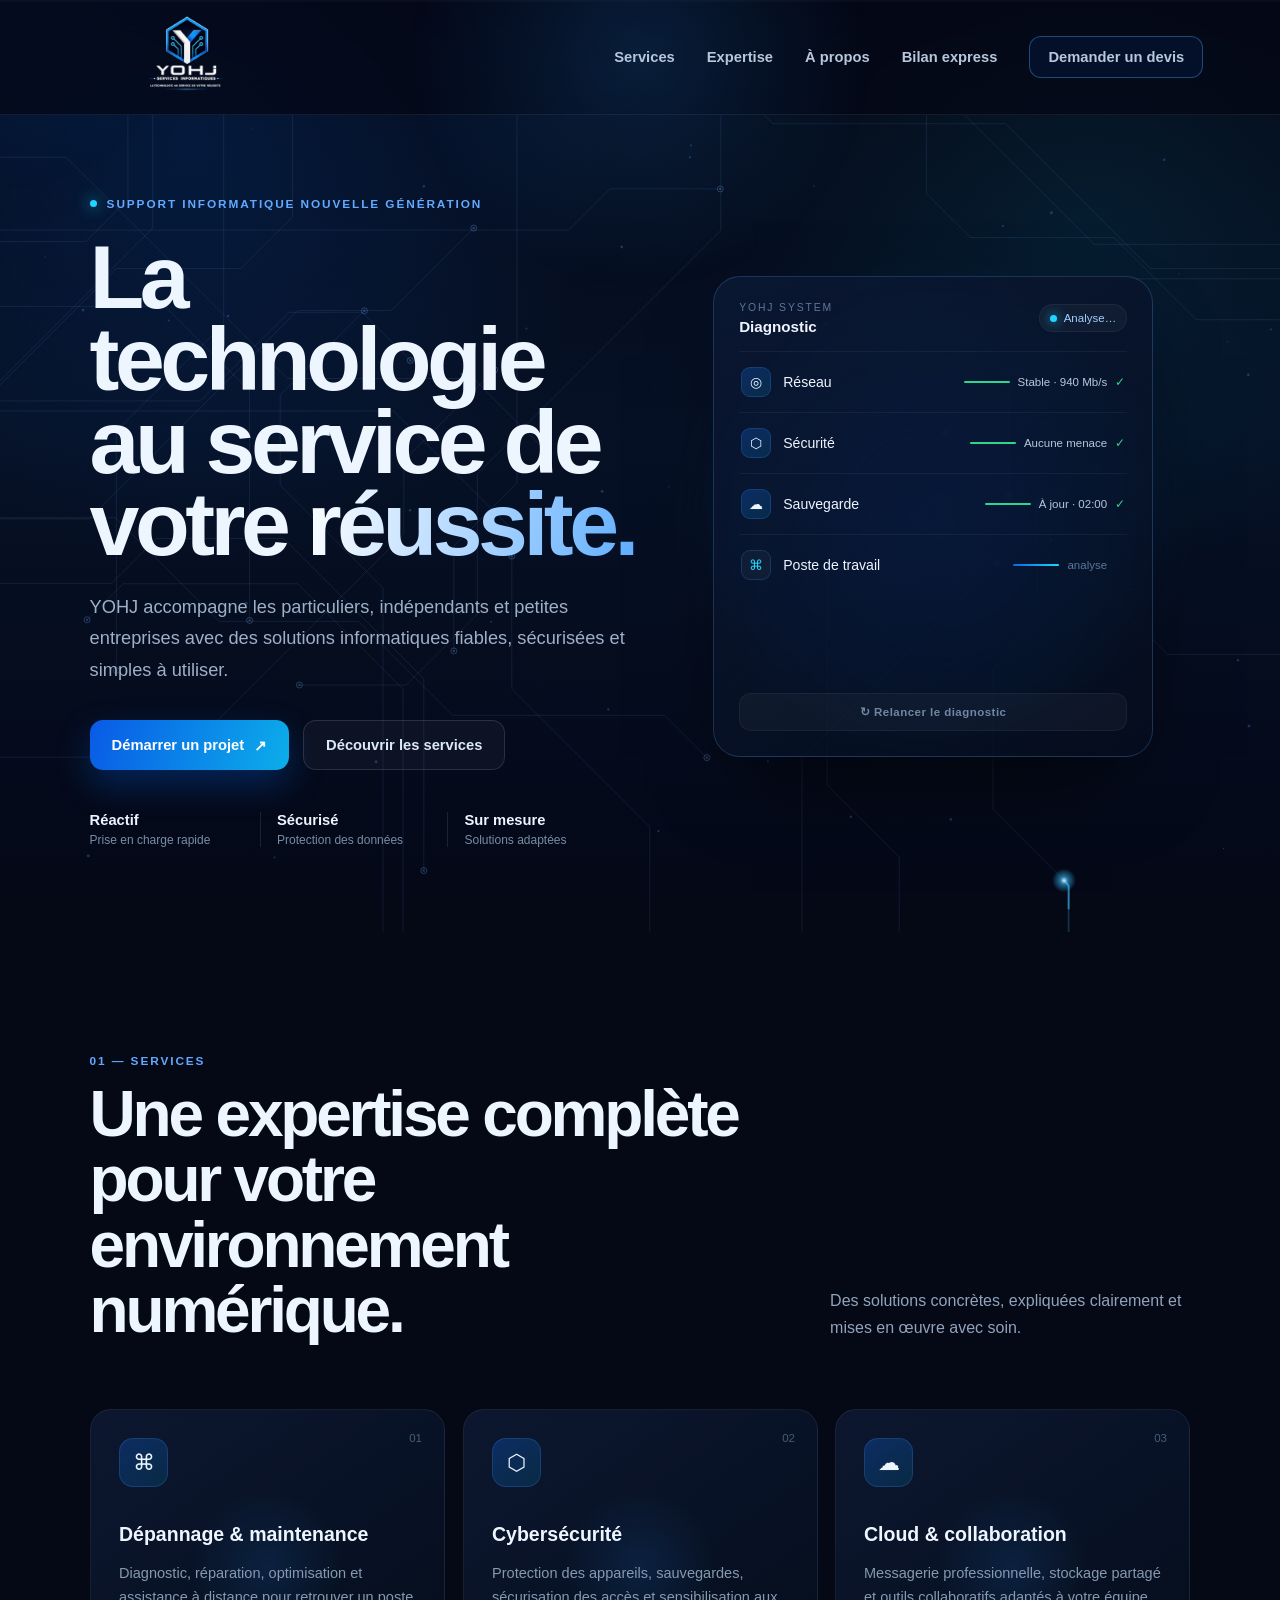
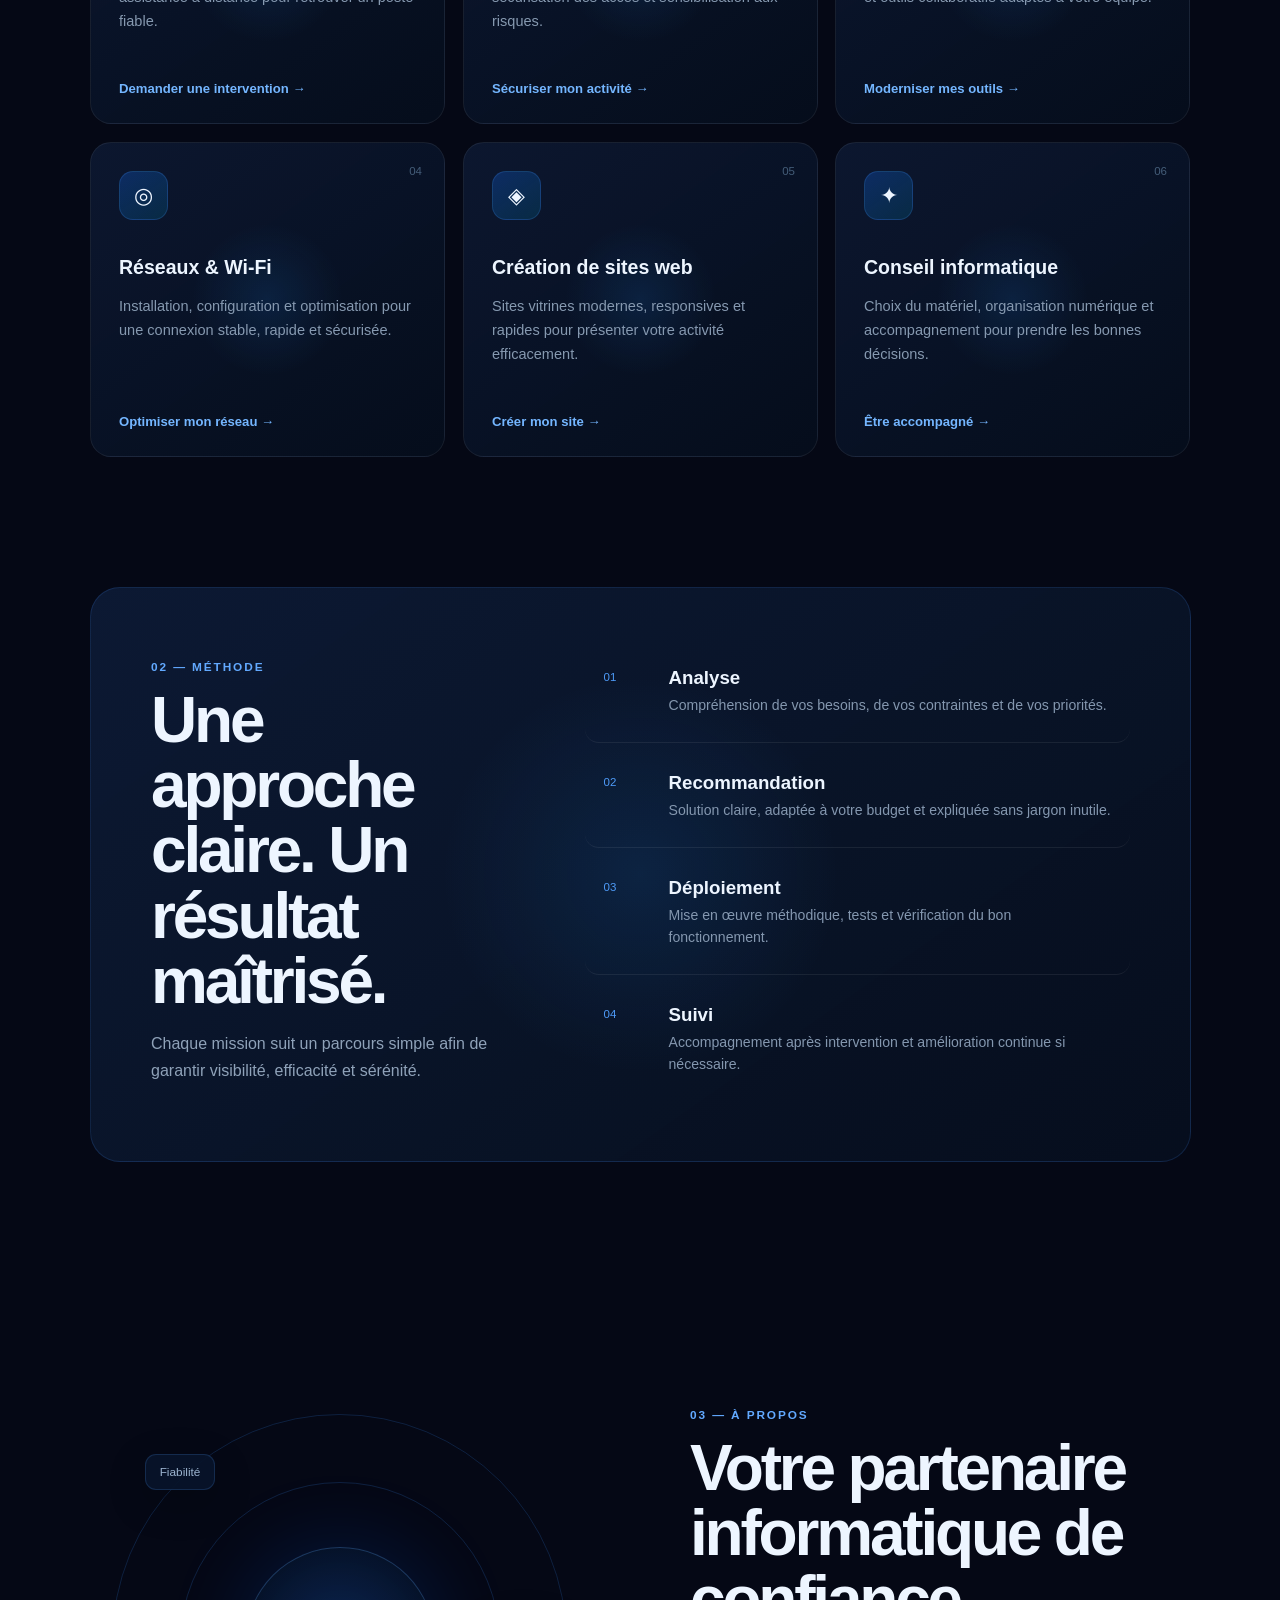
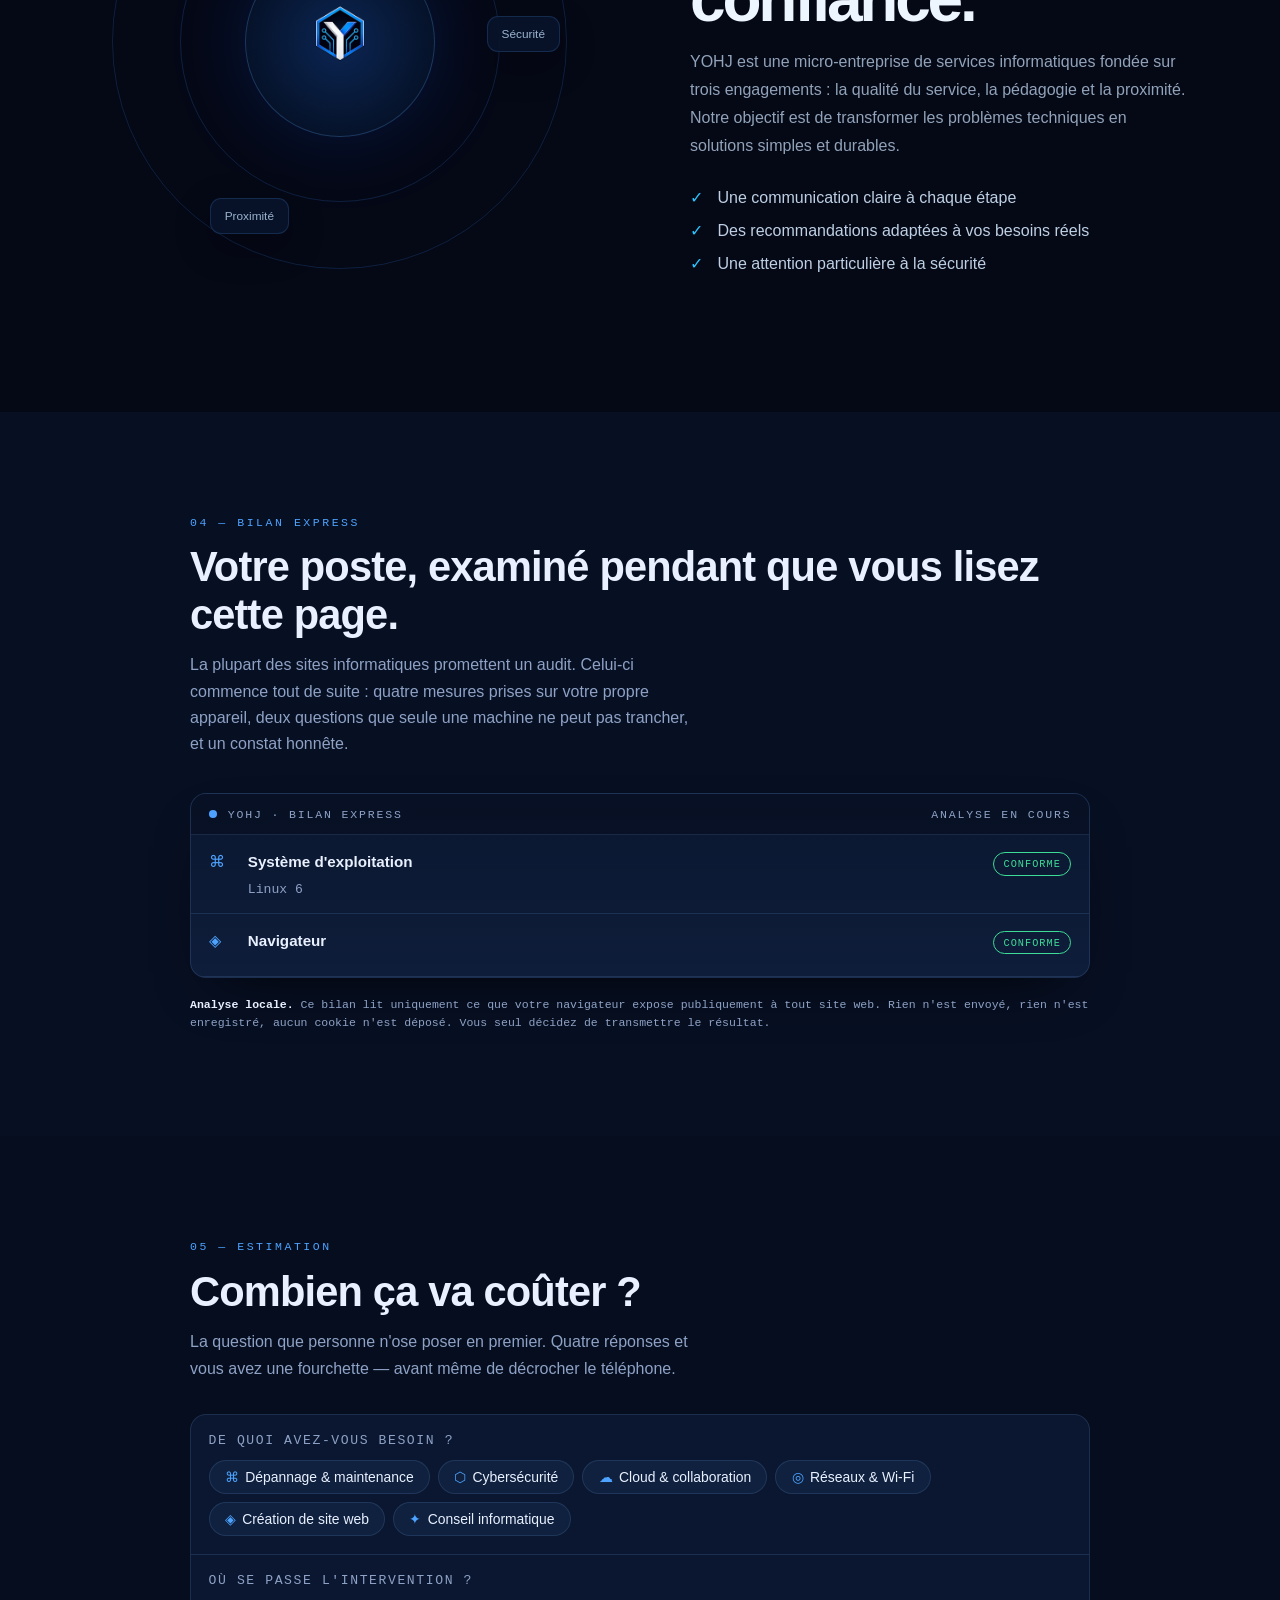
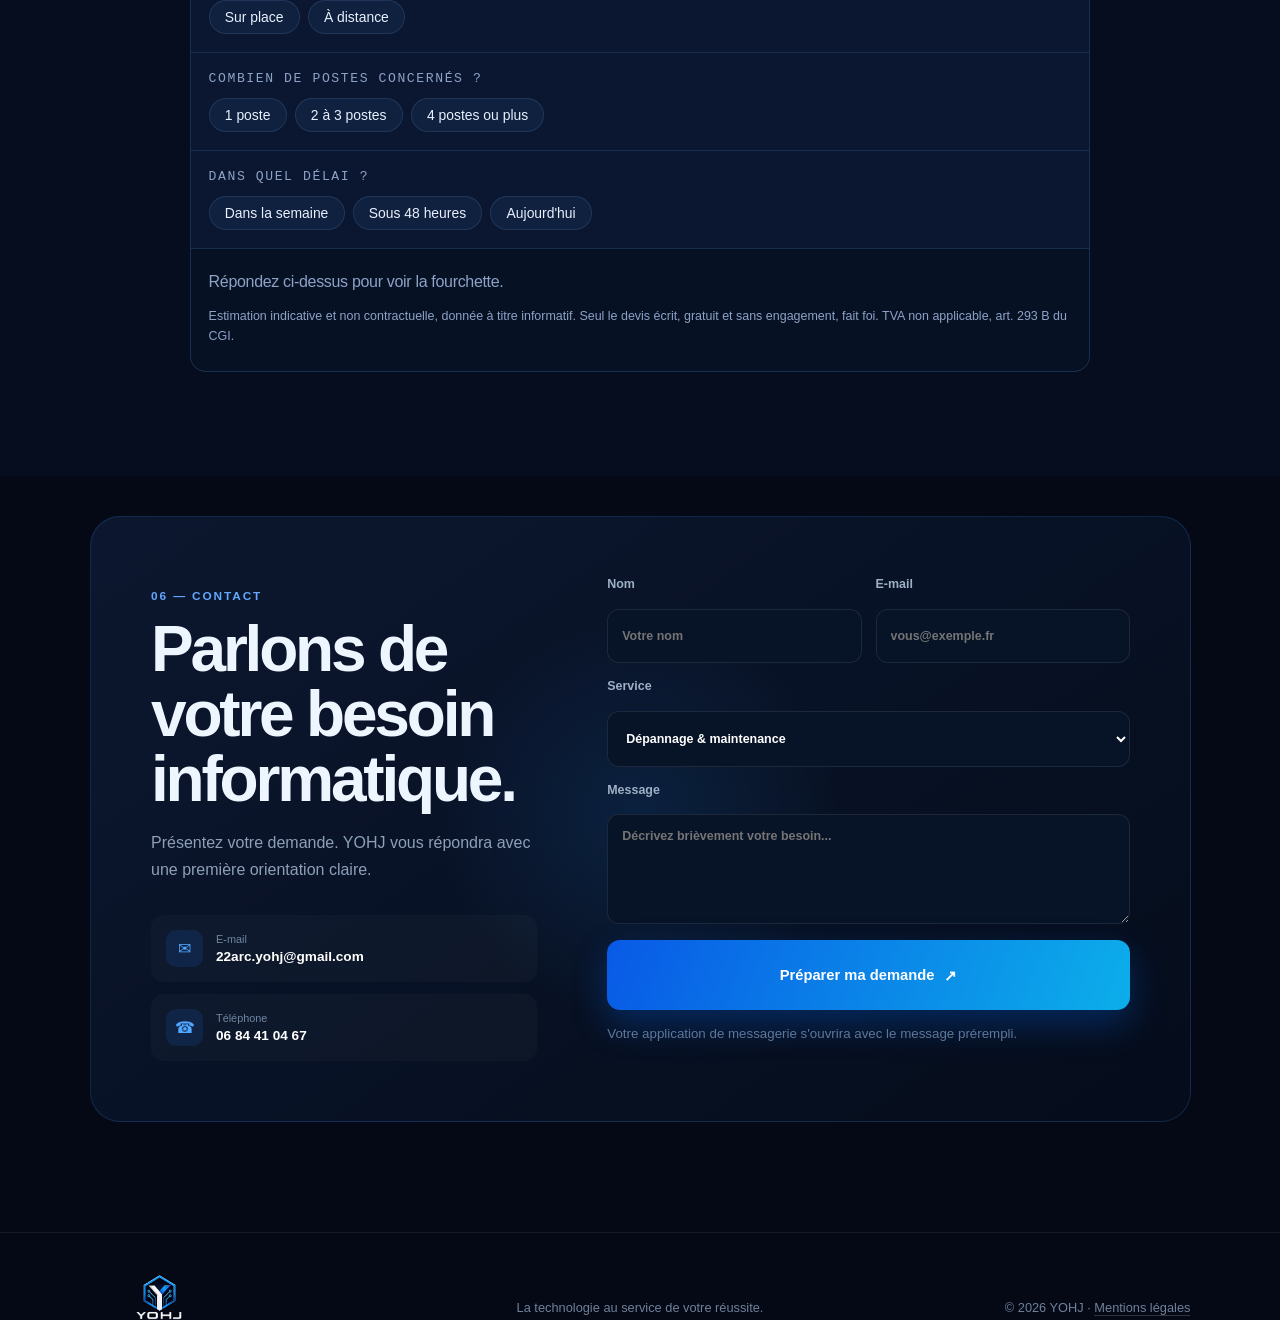
==== commit 189b1451: "Update index.html" ====
--- a/index.html
+++ b/index.html
@@ -263,5 +263,6 @@
     })();
   </script>
   <script src="audit.js" defer></script>
+  <script src="tarifs.js" defer></script>
 </body>
 </html>
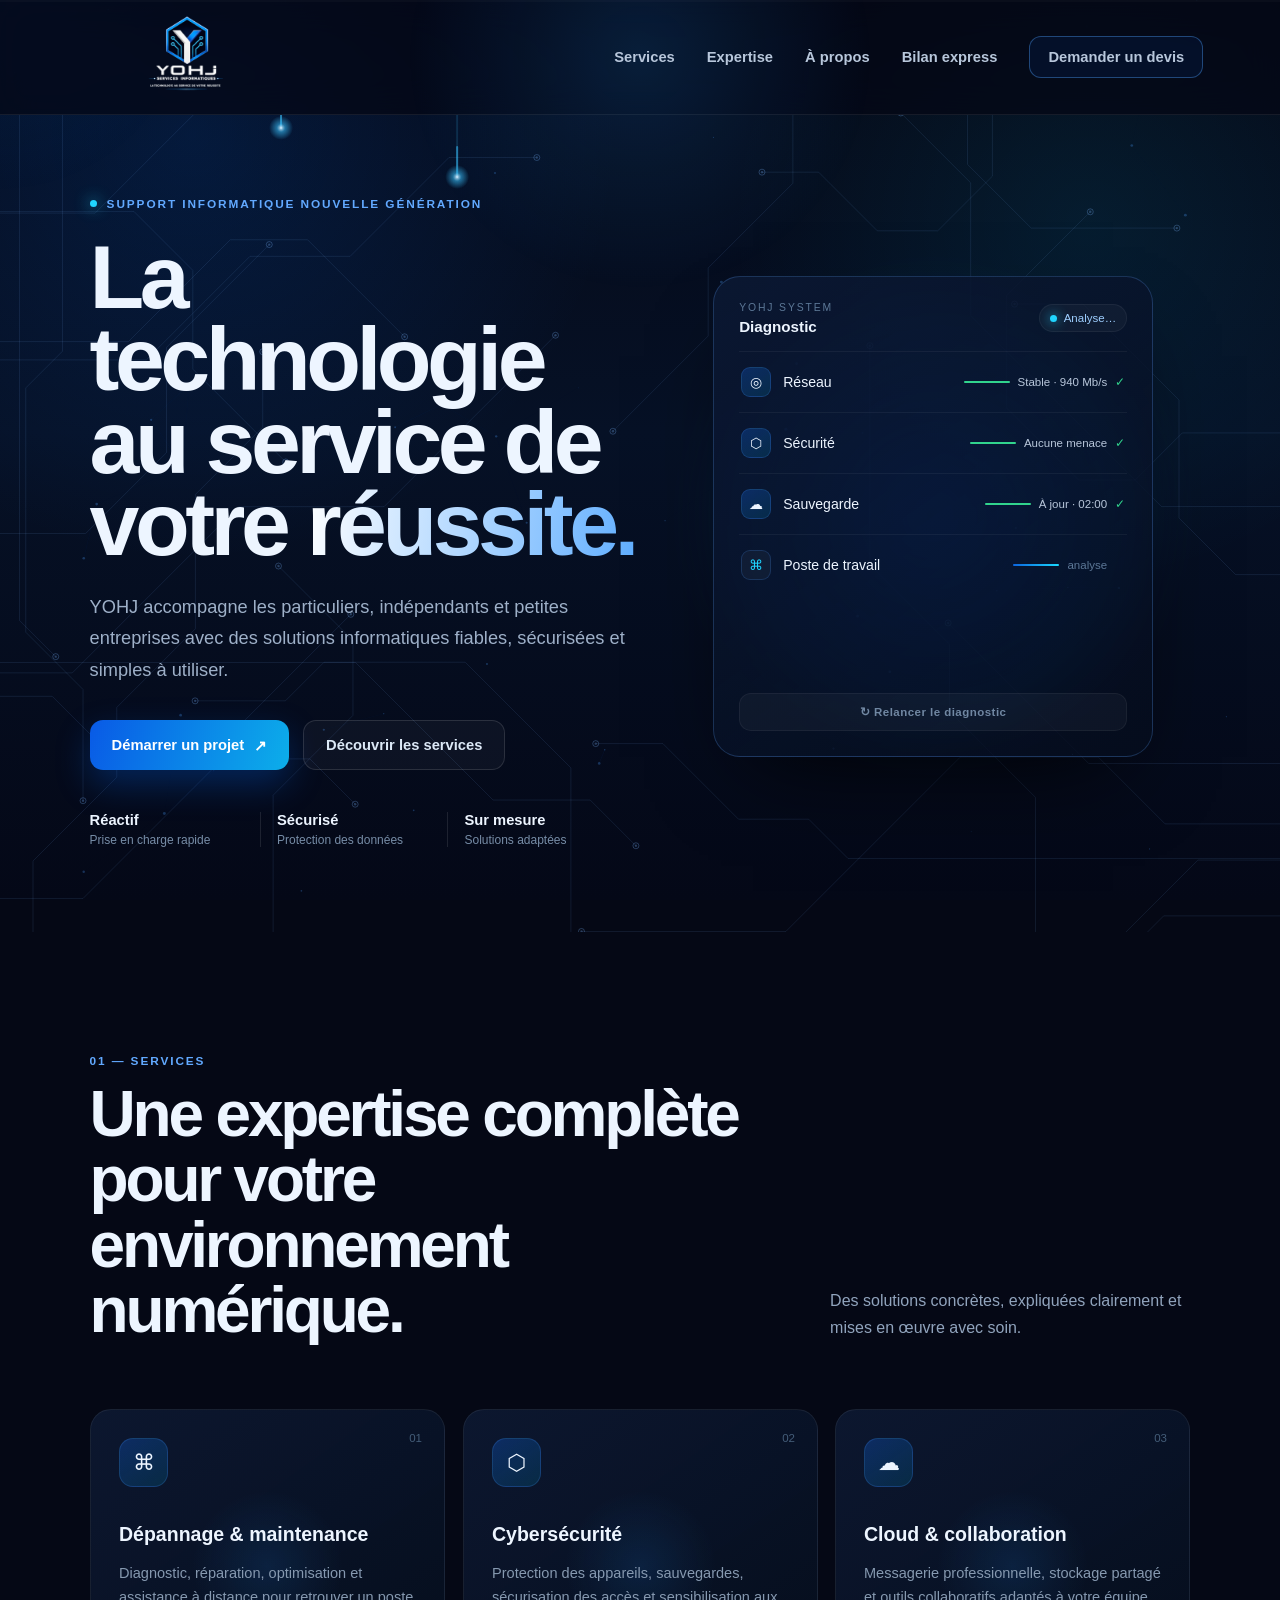
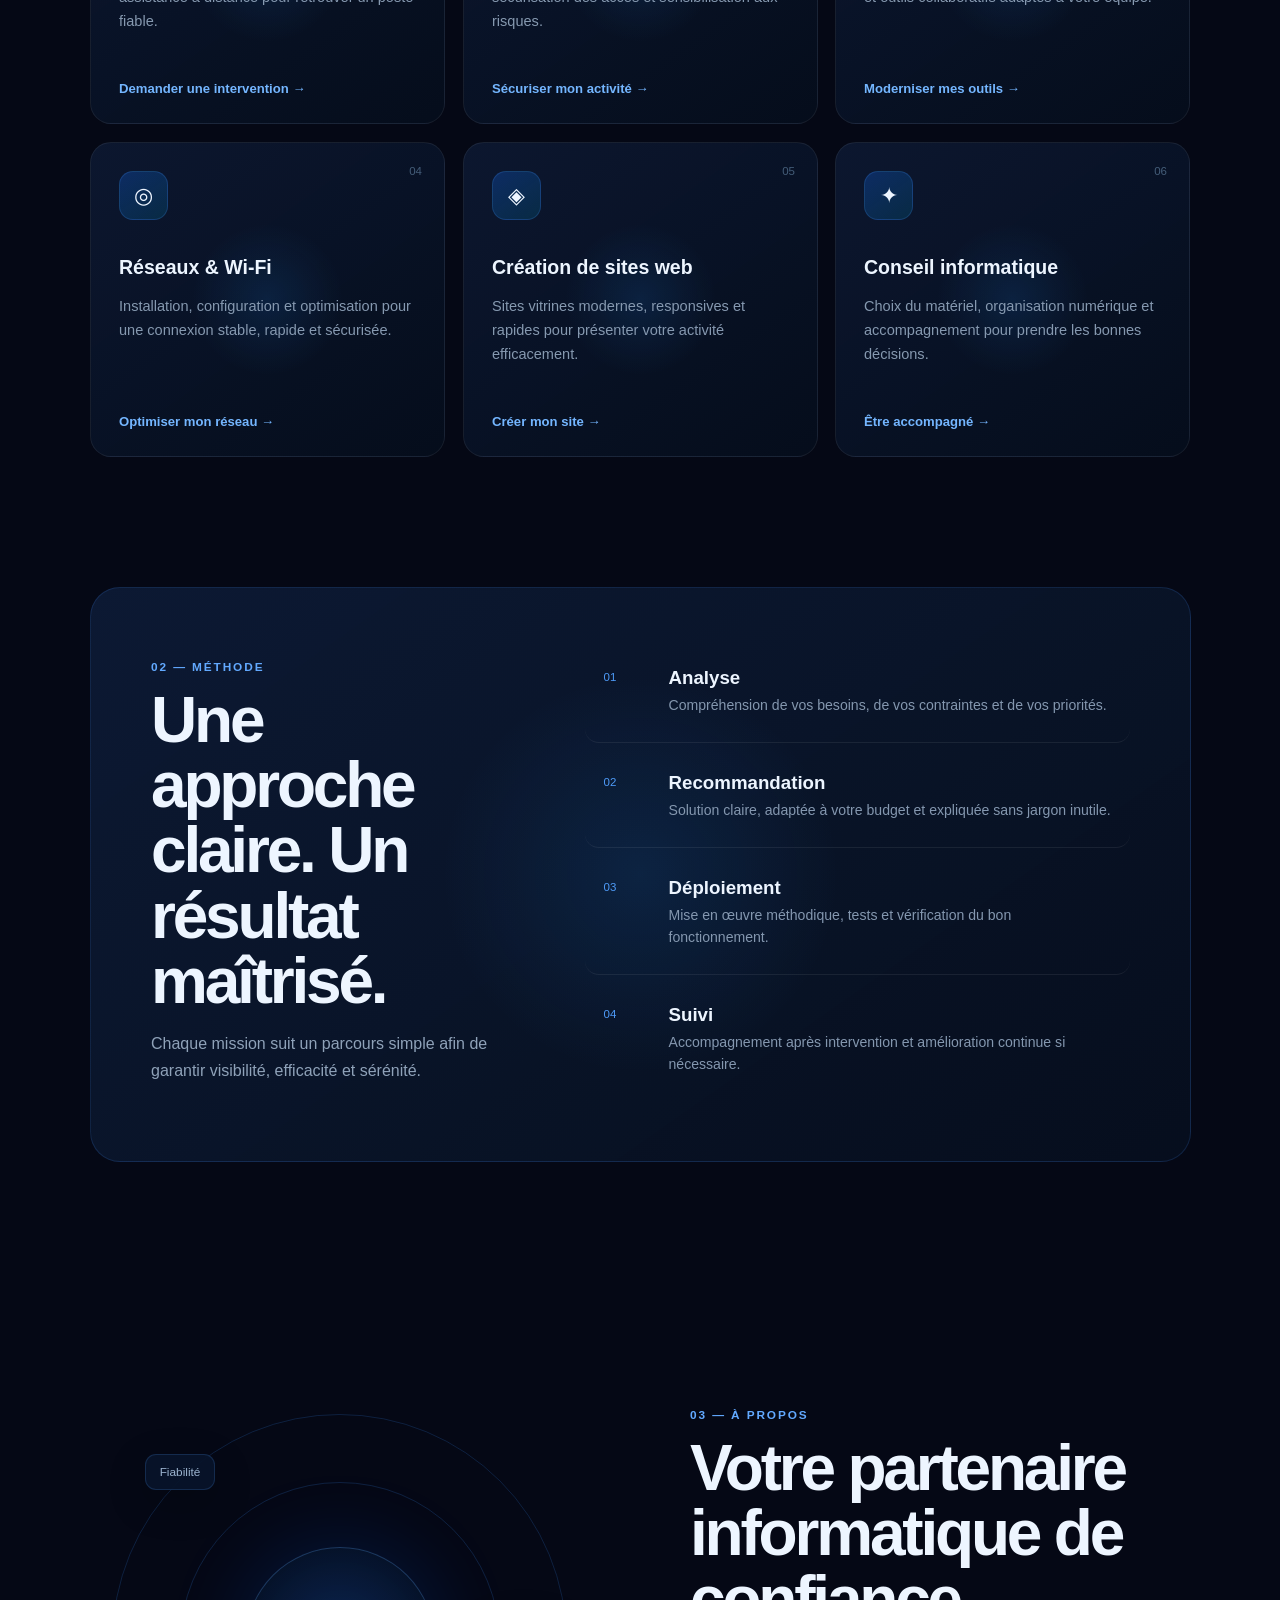
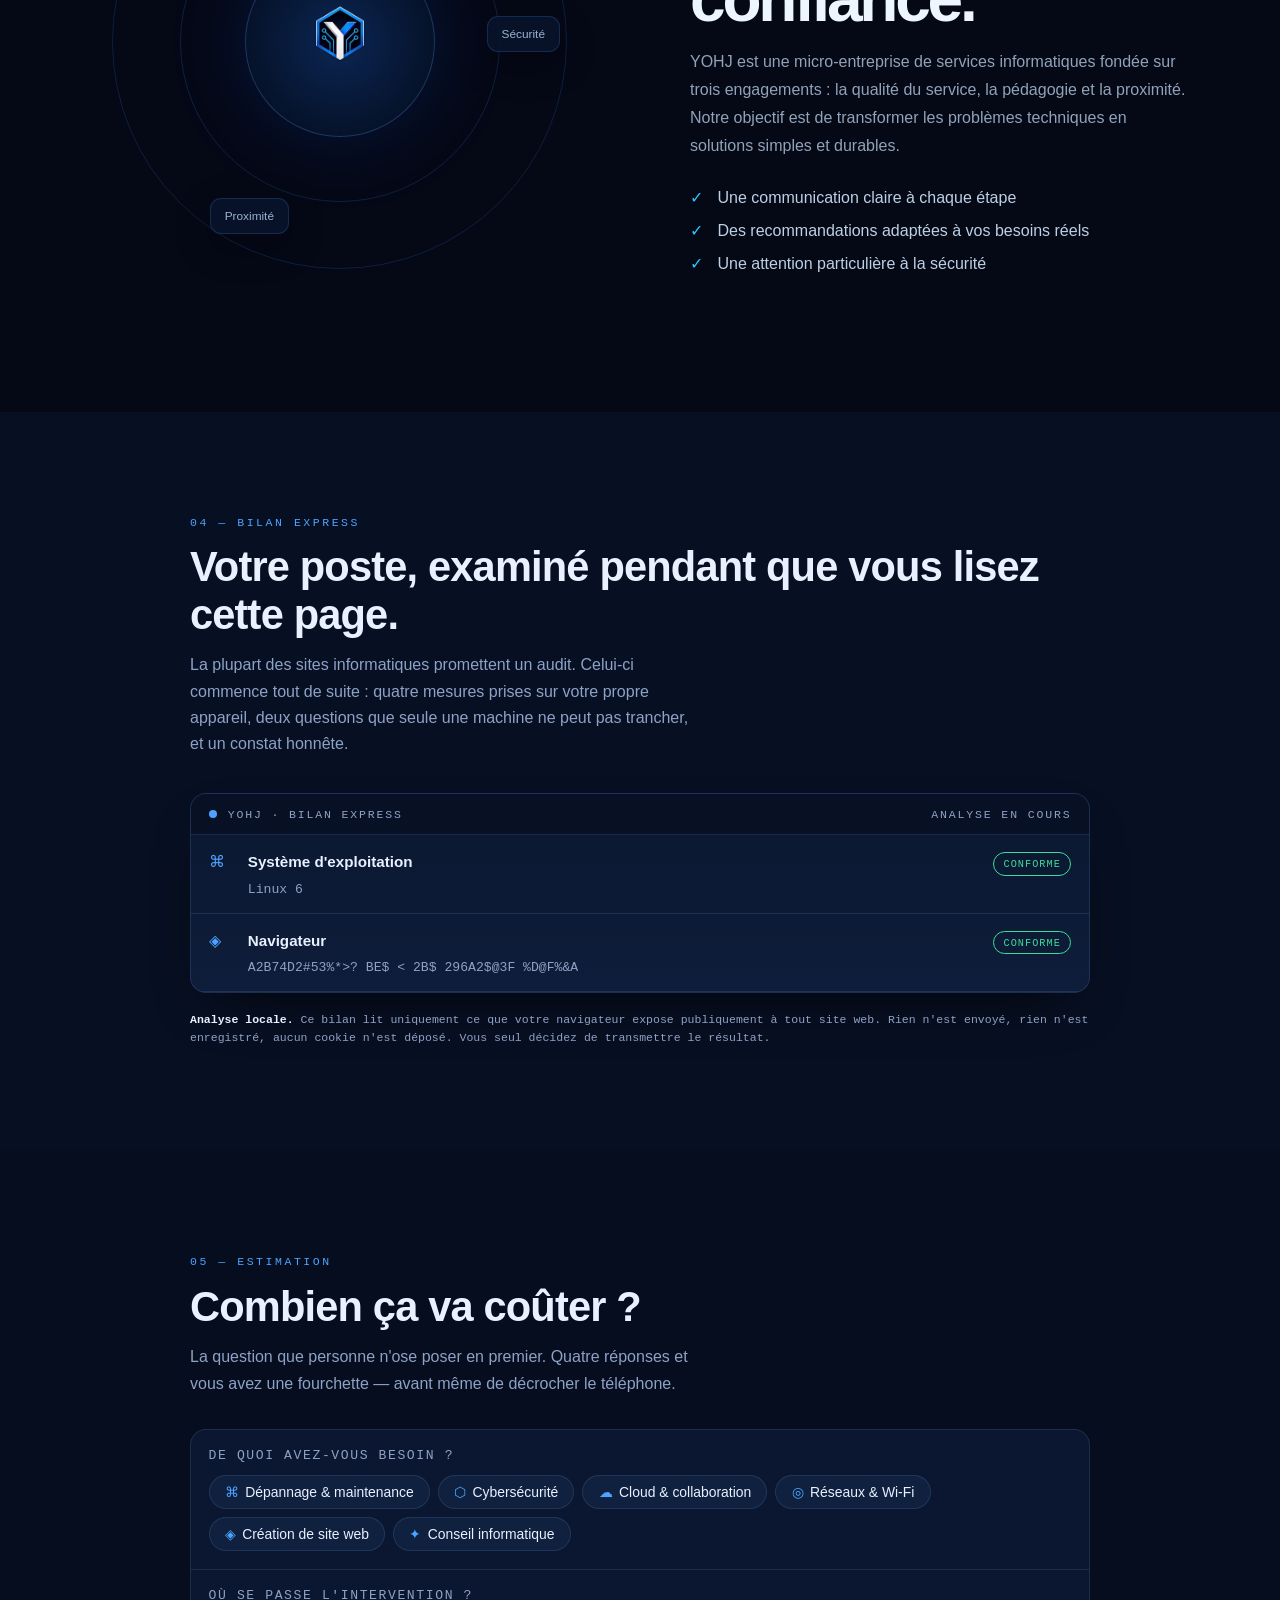
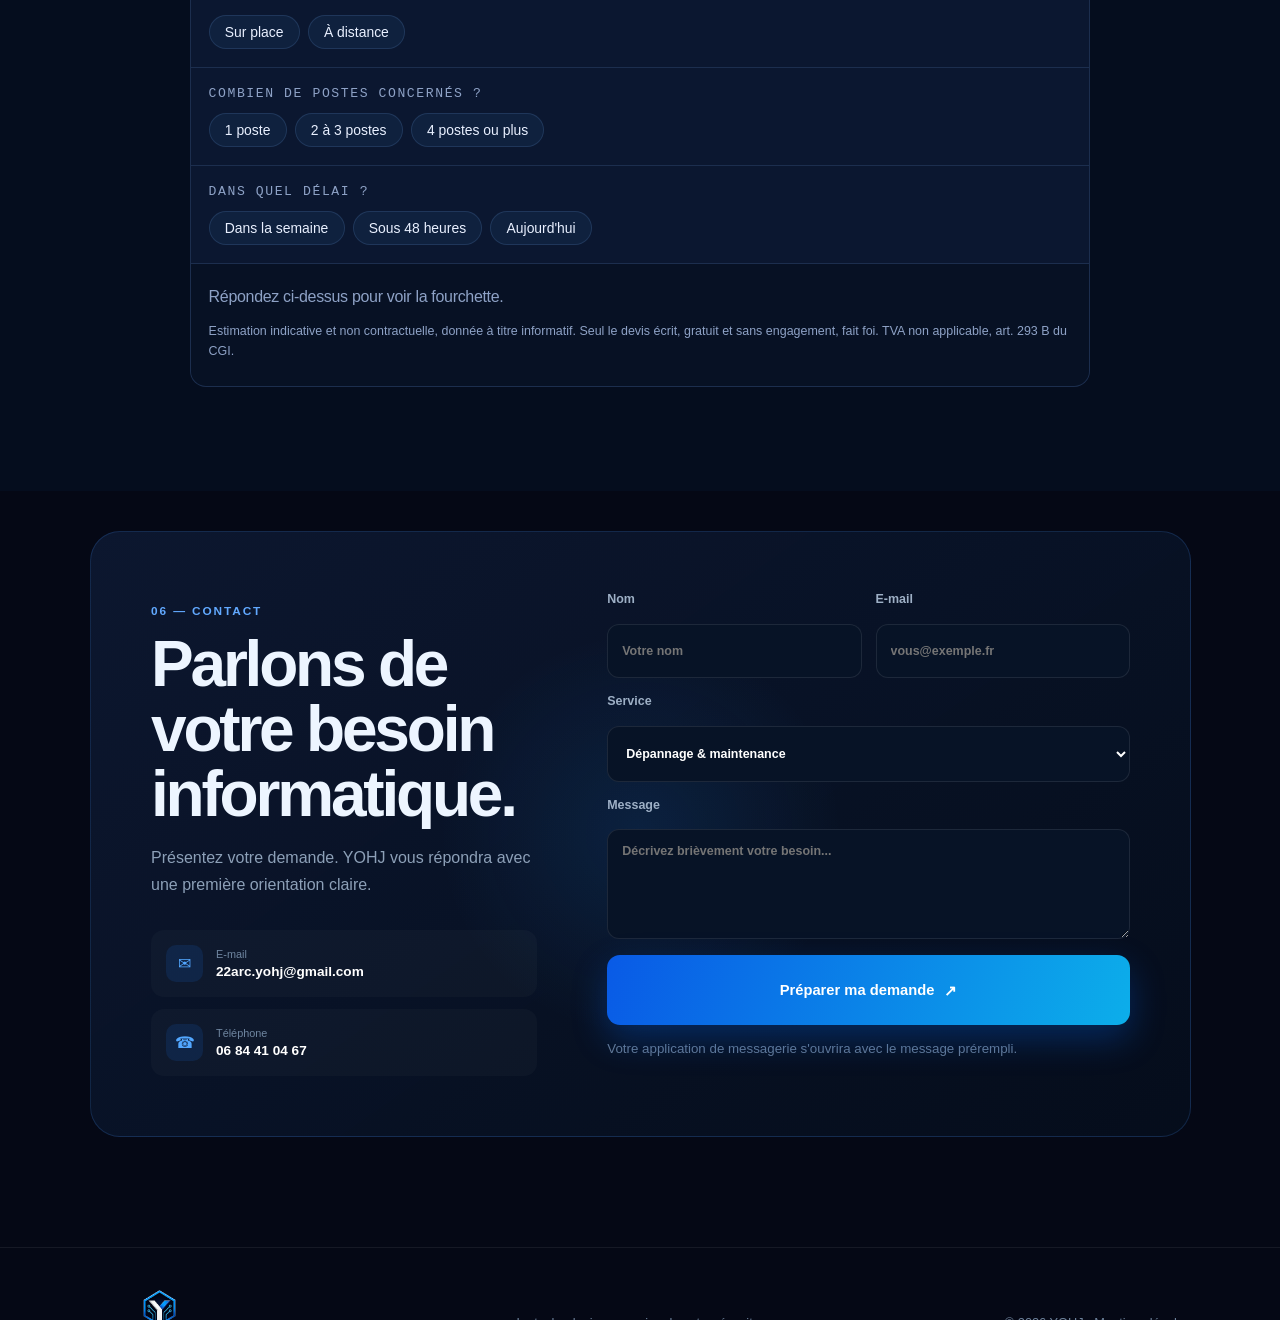
==== commit 5a4665a5: "Update index.html" ====
--- a/index.html
+++ b/index.html
@@ -14,6 +14,7 @@
 <script src="circuit.js" defer></script>
   <link rel="stylesheet" href="diagnostic.css">
   <link rel="stylesheet" href="audit.css" />
+  <link rel="stylesheet" href="logo-zoom.css">
 </head>
 <body>
   <script src="boot.js"></script>
@@ -264,5 +265,6 @@
   </script>
   <script src="audit.js" defer></script>
   <script src="tarifs.js" defer></script>
+  <script src="logo-zoom.js" defer></script>
 </body>
 </html>
--- a/logo-zoom.css
+++ b/logo-zoom.css
@@ -0,0 +1,226 @@
+/* ============================================================
+   YOHJ — logo-zoom.css  (variante ONDE DE CHOC)
+   Le logo s'écrase au centre : anneau de choc, secousse,
+   flash chromatique, puis repos. Environ 900 ms.
+   ============================================================ */
+
+.lz-overlay {
+  --lz-accent: #4ea8ff;
+  --lz-accent-soft: #9be8ff;
+  --lz-ink: #d7e8ff;
+  --lz-max: 440px;
+  --lz-open: 260ms;         /* chute du logo : court et sec */
+
+  position: fixed;
+  inset: 0;
+  z-index: 9500;
+  display: grid;
+  place-items: center;
+  padding: 10vh 6vw;
+  opacity: 0;
+  pointer-events: none;
+  transition: opacity 140ms ease;
+  font-family: ui-monospace, SFMono-Regular, Menlo, Consolas, monospace;
+  -webkit-tap-highlight-color: transparent;
+  overflow: hidden;
+}
+
+.lz-overlay.is-open { opacity: 1; pointer-events: auto; }
+
+.lz-scrim {
+  position: absolute;
+  inset: 0;
+  background: rgba(3, 7, 16, .95);
+  backdrop-filter: blur(10px);
+  -webkit-backdrop-filter: blur(10px);
+}
+
+/* --- flash d'impact --- */
+
+.lz-flash {
+  position: absolute;
+  inset: 0;
+  background: radial-gradient(circle at 50% 50%, #cfeaff, rgba(78, 168, 255, .4) 40%, transparent 68%);
+  opacity: 0;
+  pointer-events: none;
+}
+
+.lz-overlay.is-hit .lz-flash { animation: lz-flash 340ms ease-out forwards; }
+
+@keyframes lz-flash {
+  0%   { opacity: .85; }
+  100% { opacity: 0; }
+}
+
+/* --- secousse --- */
+
+.lz-shake {
+  position: relative;
+  display: grid;
+  place-items: center;
+}
+
+.lz-overlay.is-hit .lz-shake { animation: lz-shake 300ms cubic-bezier(.36, .07, .19, .97) both; }
+
+@keyframes lz-shake {
+  0%   { transform: translate(0, 0); }
+  12%  { transform: translate(-9px, 5px) rotate(-.6deg); }
+  26%  { transform: translate(8px, -6px) rotate(.5deg); }
+  42%  { transform: translate(-6px, -3px) rotate(-.3deg); }
+  58%  { transform: translate(5px, 4px) rotate(.25deg); }
+  74%  { transform: translate(-3px, 2px); }
+  88%  { transform: translate(2px, -1px); }
+  100% { transform: translate(0, 0); }
+}
+
+/* --- anneaux de choc --- */
+
+.lz-ring {
+  position: absolute;
+  top: 50%;
+  left: 50%;
+  width: min(70vw, 380px);
+  aspect-ratio: 1;
+  margin: 0;
+  border-radius: 50%;
+  border: 3px solid var(--lz-accent-soft);
+  transform: translate(-50%, -50%) scale(.1);
+  opacity: 0;
+  pointer-events: none;
+}
+
+.lz-ring--2 { border-width: 1px; border-color: rgba(78, 168, 255, .8); }
+
+.lz-overlay.is-hit .lz-ring { animation: lz-blast 620ms cubic-bezier(.15, .8, .3, 1) forwards; }
+.lz-overlay.is-hit .lz-ring--2 { animation-delay: 90ms; animation-duration: 760ms; }
+
+@keyframes lz-blast {
+  0%   { opacity: 0; transform: translate(-50%, -50%) scale(.1); }
+  8%   { opacity: 1; }
+  100% { opacity: 0; transform: translate(-50%, -50%) scale(3.2); }
+}
+
+/* --- éclats radiaux --- */
+
+.lz-shards {
+  position: absolute;
+  top: 50%;
+  left: 50%;
+  width: 0;
+  height: 0;
+  pointer-events: none;
+}
+
+.lz-shard {
+  position: absolute;
+  width: 2px;
+  height: 74px;
+  margin-left: -1px;
+  background: linear-gradient(to bottom, transparent, var(--lz-accent-soft));
+  transform-origin: 50% 0;
+  transform: rotate(var(--a)) translateY(40px);
+  opacity: 0;
+}
+
+.lz-overlay.is-hit .lz-shard { animation: lz-shard 520ms cubic-bezier(.1, .7, .2, 1) forwards; }
+
+@keyframes lz-shard {
+  0%   { opacity: 0; transform: rotate(var(--a)) translateY(40px); }
+  14%  { opacity: .9; }
+  100% { opacity: 0; transform: rotate(var(--a)) translateY(215px); }
+}
+
+/* --- le logo --- */
+
+.lz-frame {
+  position: relative;
+  margin: 0;
+  width: min(76vw, var(--lz-max));
+  will-change: transform;
+}
+
+.lz-punch { position: relative; }
+
+.lz-overlay.is-hit .lz-punch { animation: lz-punch 420ms cubic-bezier(.2, 1.6, .35, 1) both; }
+
+@keyframes lz-punch {
+  0%   { transform: scale(1.16, .86); }
+  40%  { transform: scale(.97, 1.03); }
+  100% { transform: scale(1, 1); }
+}
+
+.lz-img {
+  display: block;
+  width: 100%;
+  height: auto;
+  filter: drop-shadow(0 0 28px rgba(78, 168, 255, .5));
+}
+
+.lz-overlay.is-hit .lz-img { animation: lz-split 260ms steps(3, end) 1; }
+
+@keyframes lz-split {
+  0%   { filter: drop-shadow(-14px 0 rgba(255, 60, 180, .9)) drop-shadow(14px 0 rgba(80, 255, 255, .9)); }
+  50%  { filter: drop-shadow(6px 0 rgba(80, 255, 255, .7)) drop-shadow(-6px 0 rgba(255, 60, 180, .7)); }
+  100% { filter: drop-shadow(0 0 28px rgba(78, 168, 255, .5)); }
+}
+
+/* --- légende --- */
+
+.lz-caption {
+  position: absolute;
+  left: 0;
+  right: 0;
+  bottom: -44px;
+  margin: 0;
+  text-align: center;
+  color: var(--lz-accent-soft);
+  font-size: clamp(.58rem, 2.3vw, .68rem);
+  letter-spacing: .32em;
+  text-transform: uppercase;
+  opacity: 0;
+}
+
+.lz-overlay.is-hit .lz-caption { animation: lz-cap 420ms 300ms ease forwards; }
+
+@keyframes lz-cap {
+  from { opacity: 0; letter-spacing: .5em; }
+  to   { opacity: .8; letter-spacing: .32em; }
+}
+
+/* --- bouton fermer --- */
+
+.lz-close {
+  position: absolute;
+  top: max(18px, env(safe-area-inset-top));
+  right: 18px;
+  display: inline-flex;
+  align-items: center;
+  gap: 8px;
+  padding: 10px 14px;
+  background: rgba(6, 14, 28, .8);
+  border: 1px solid rgba(78, 168, 255, .45);
+  border-radius: 2px;
+  color: var(--lz-ink);
+  font: inherit;
+  font-size: .7rem;
+  letter-spacing: .18em;
+  text-transform: uppercase;
+  cursor: pointer;
+  opacity: 0;
+  transition: border-color 180ms ease, color 180ms ease;
+}
+
+.lz-overlay.is-hit .lz-close { animation: lz-cap 300ms 260ms ease forwards; }
+.lz-close:hover, .lz-close:focus-visible { border-color: var(--lz-accent-soft); color: #fff; }
+.lz-close:focus-visible { outline: 2px solid var(--lz-accent-soft); outline-offset: 3px; }
+
+[data-logo-zoom-target] { cursor: zoom-in; }
+
+@media (prefers-reduced-motion: reduce) {
+  .lz-overlay, .lz-overlay * {
+    animation: none !important;
+    transition: opacity 160ms ease !important;
+  }
+  .lz-caption, .lz-close { opacity: 1; }
+  .lz-ring, .lz-shard, .lz-flash { display: none; }
+}
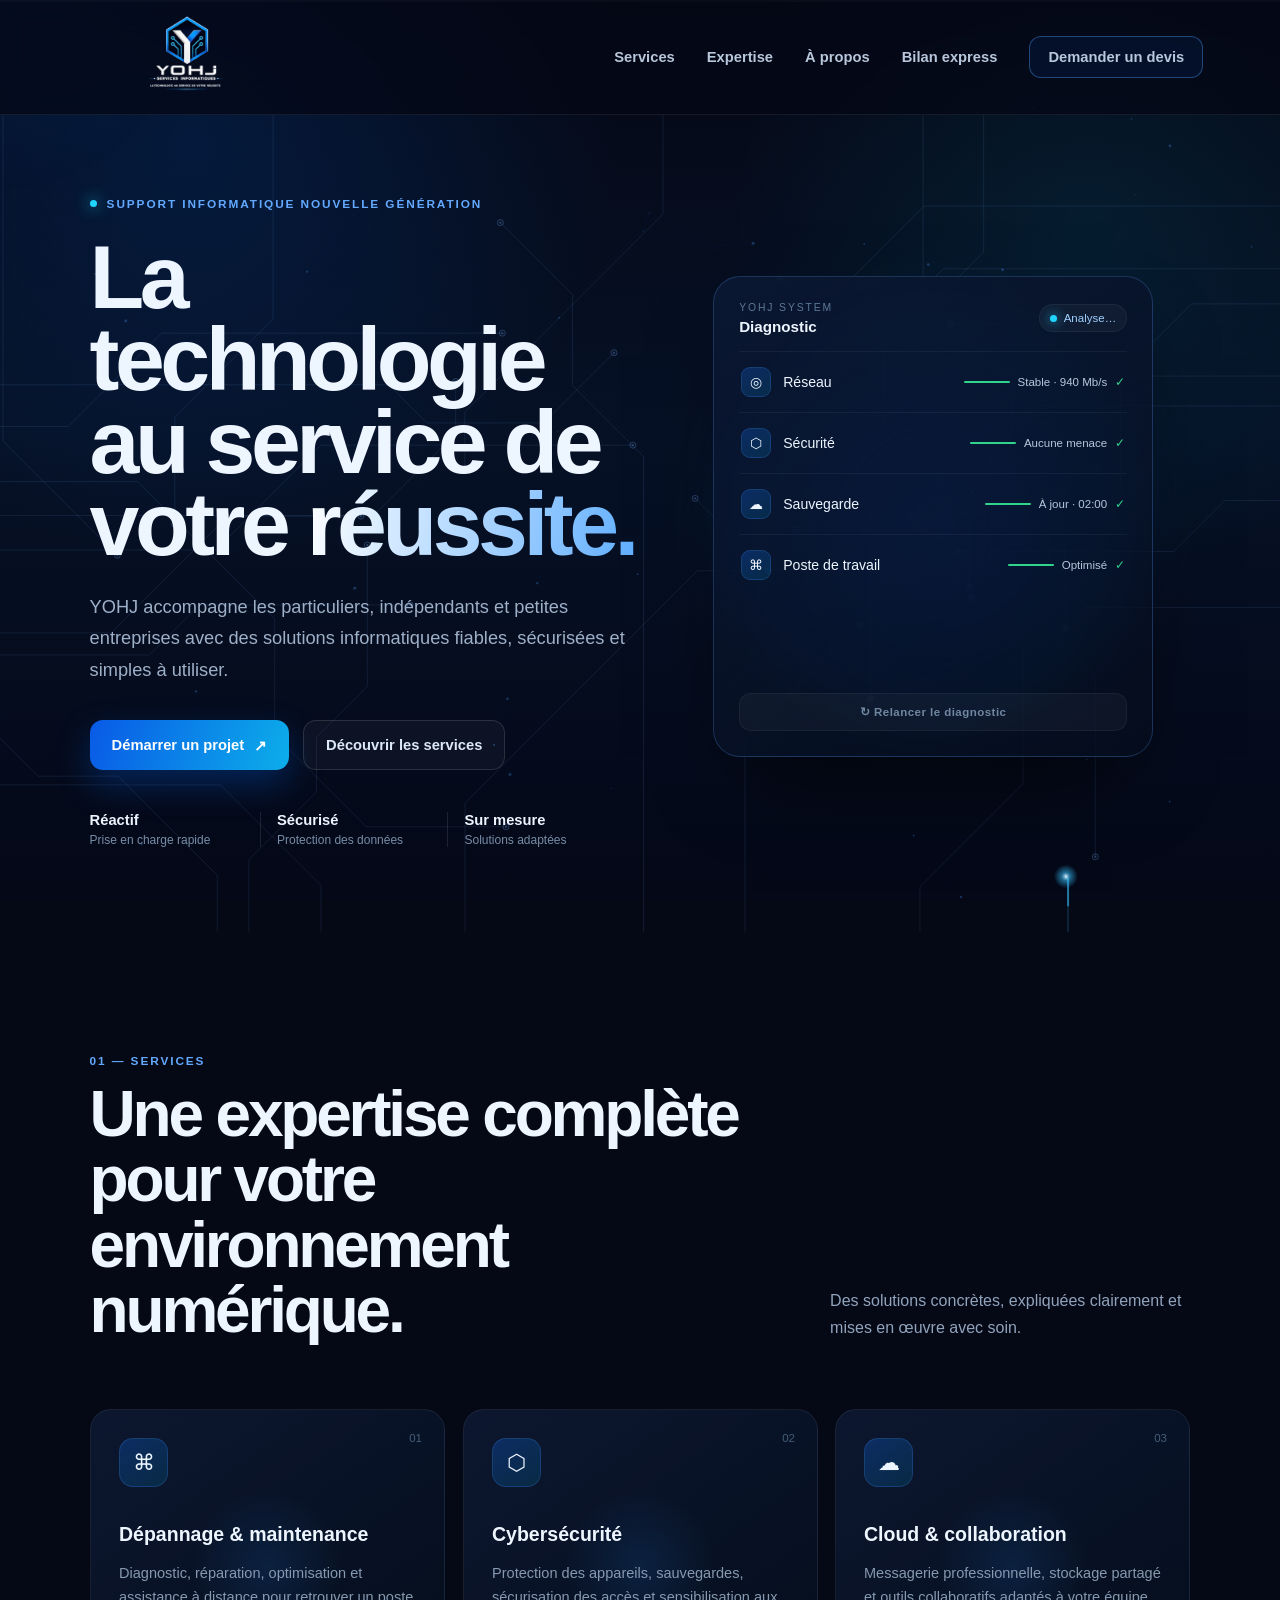
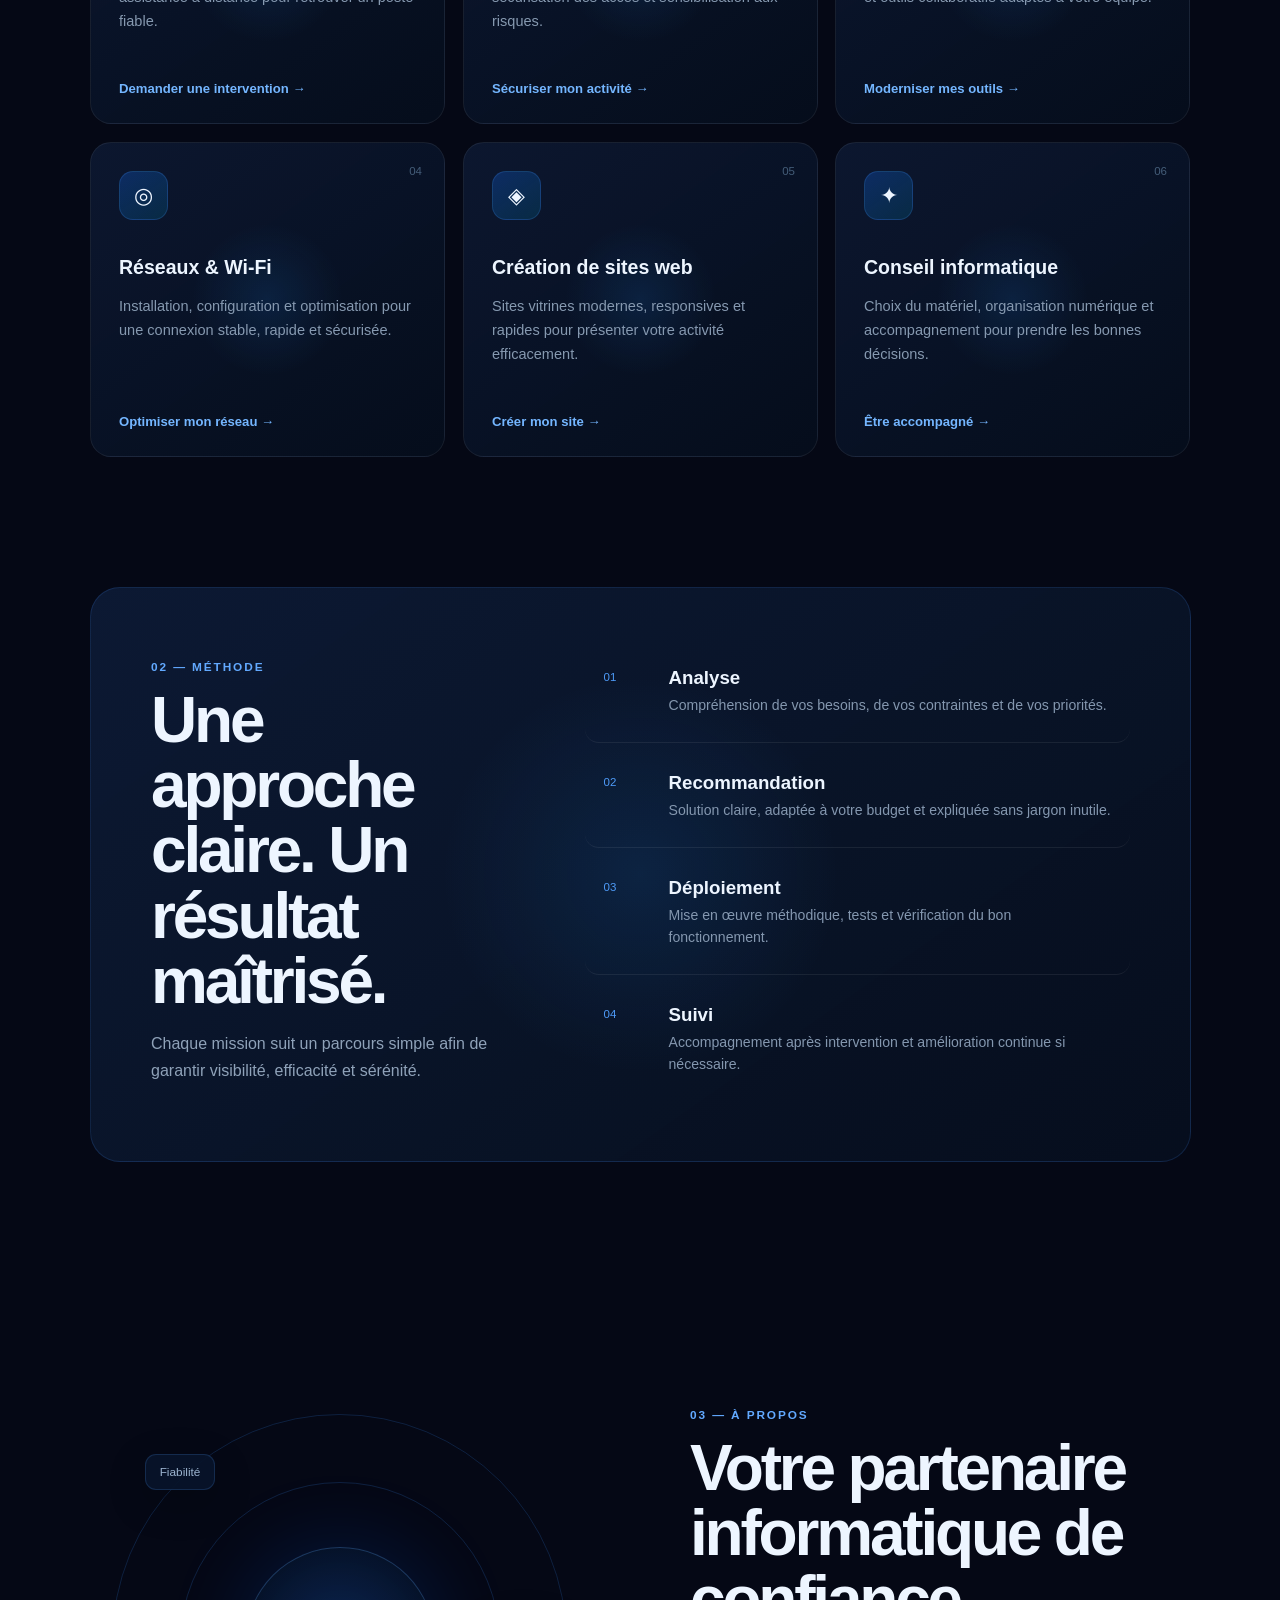
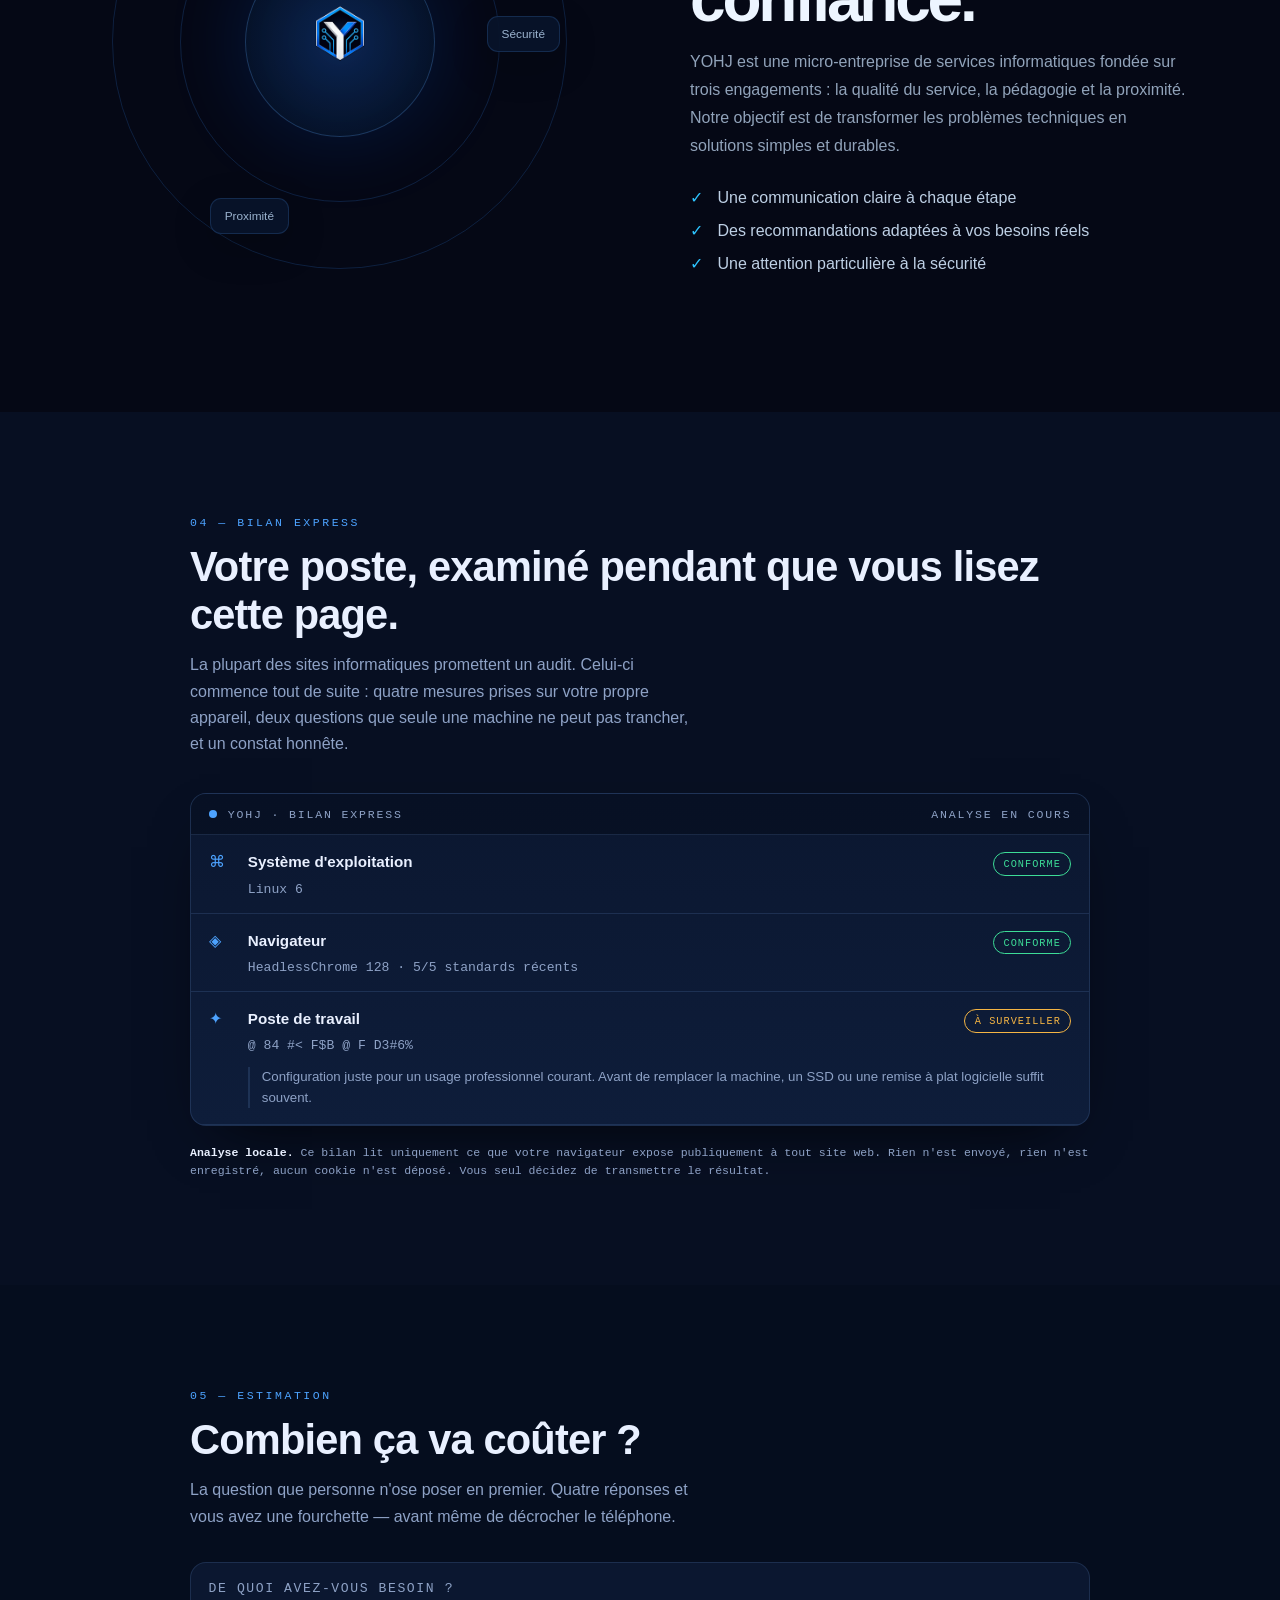
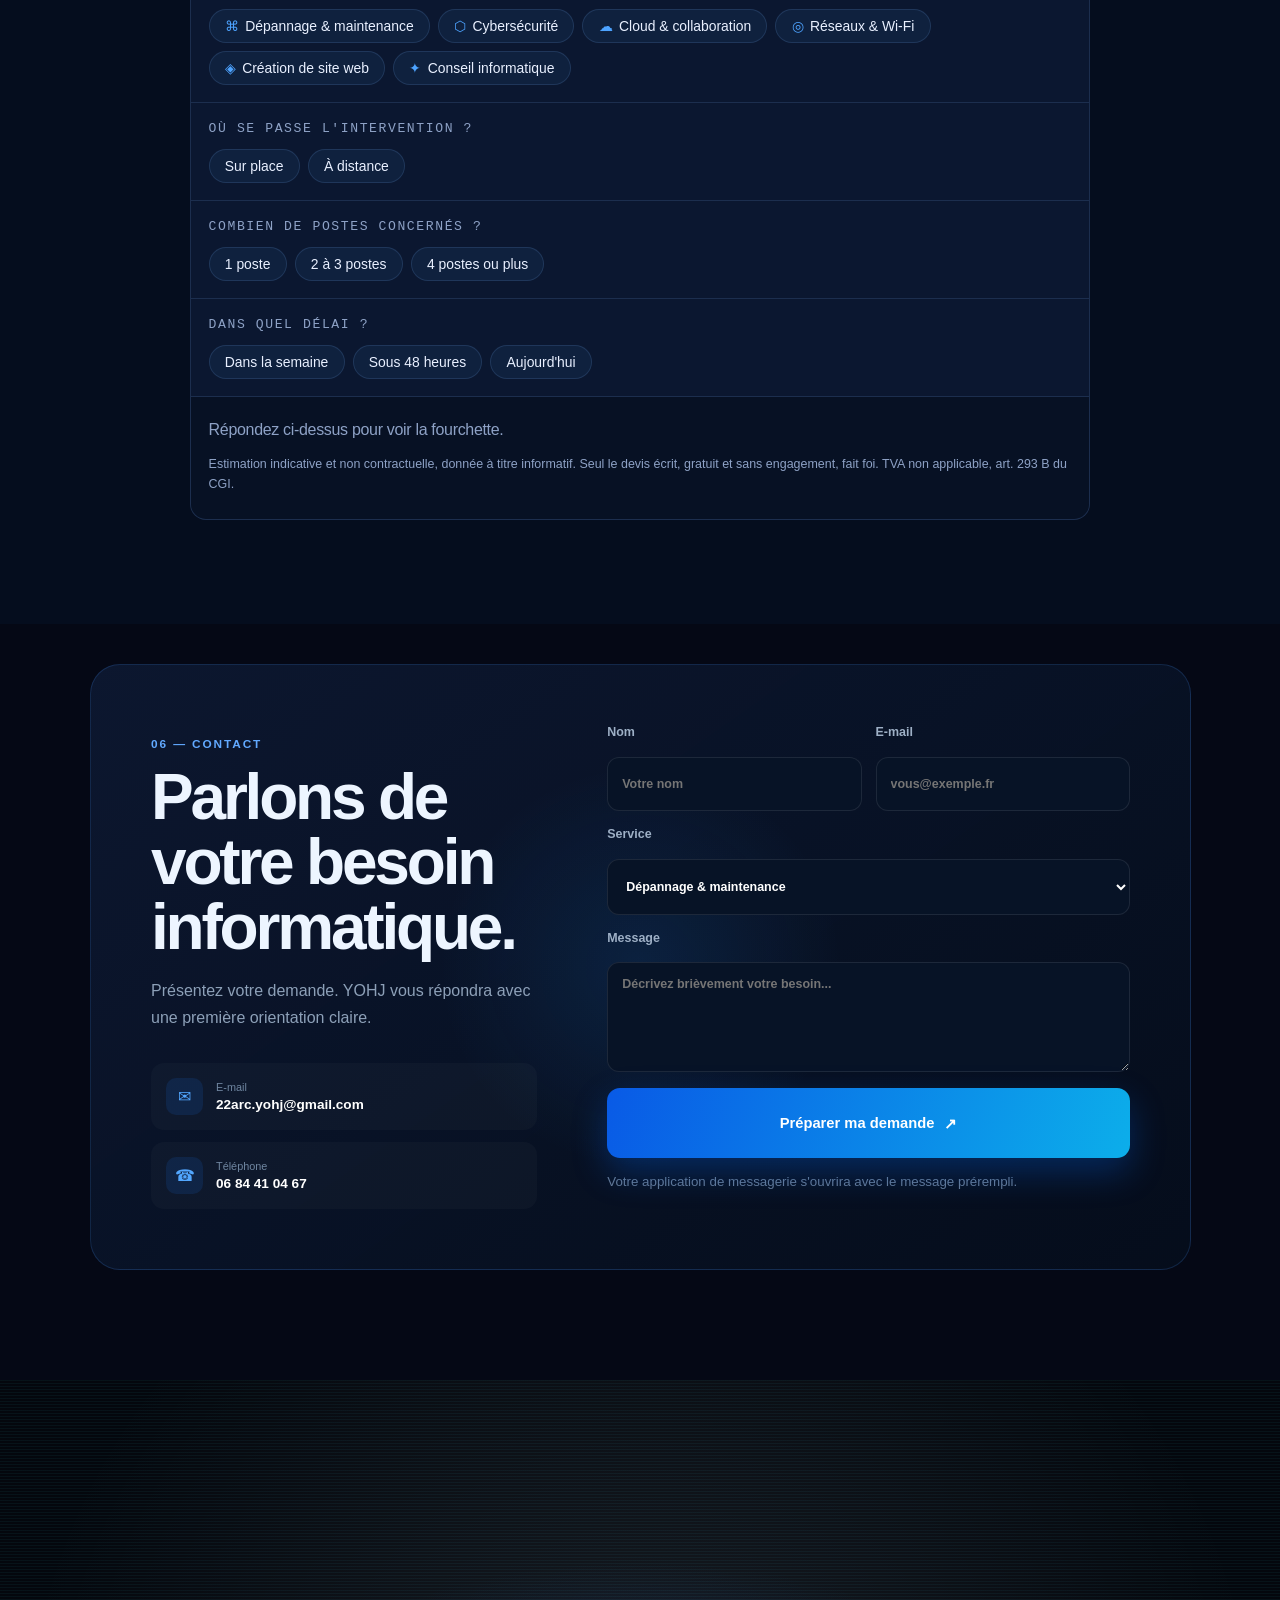
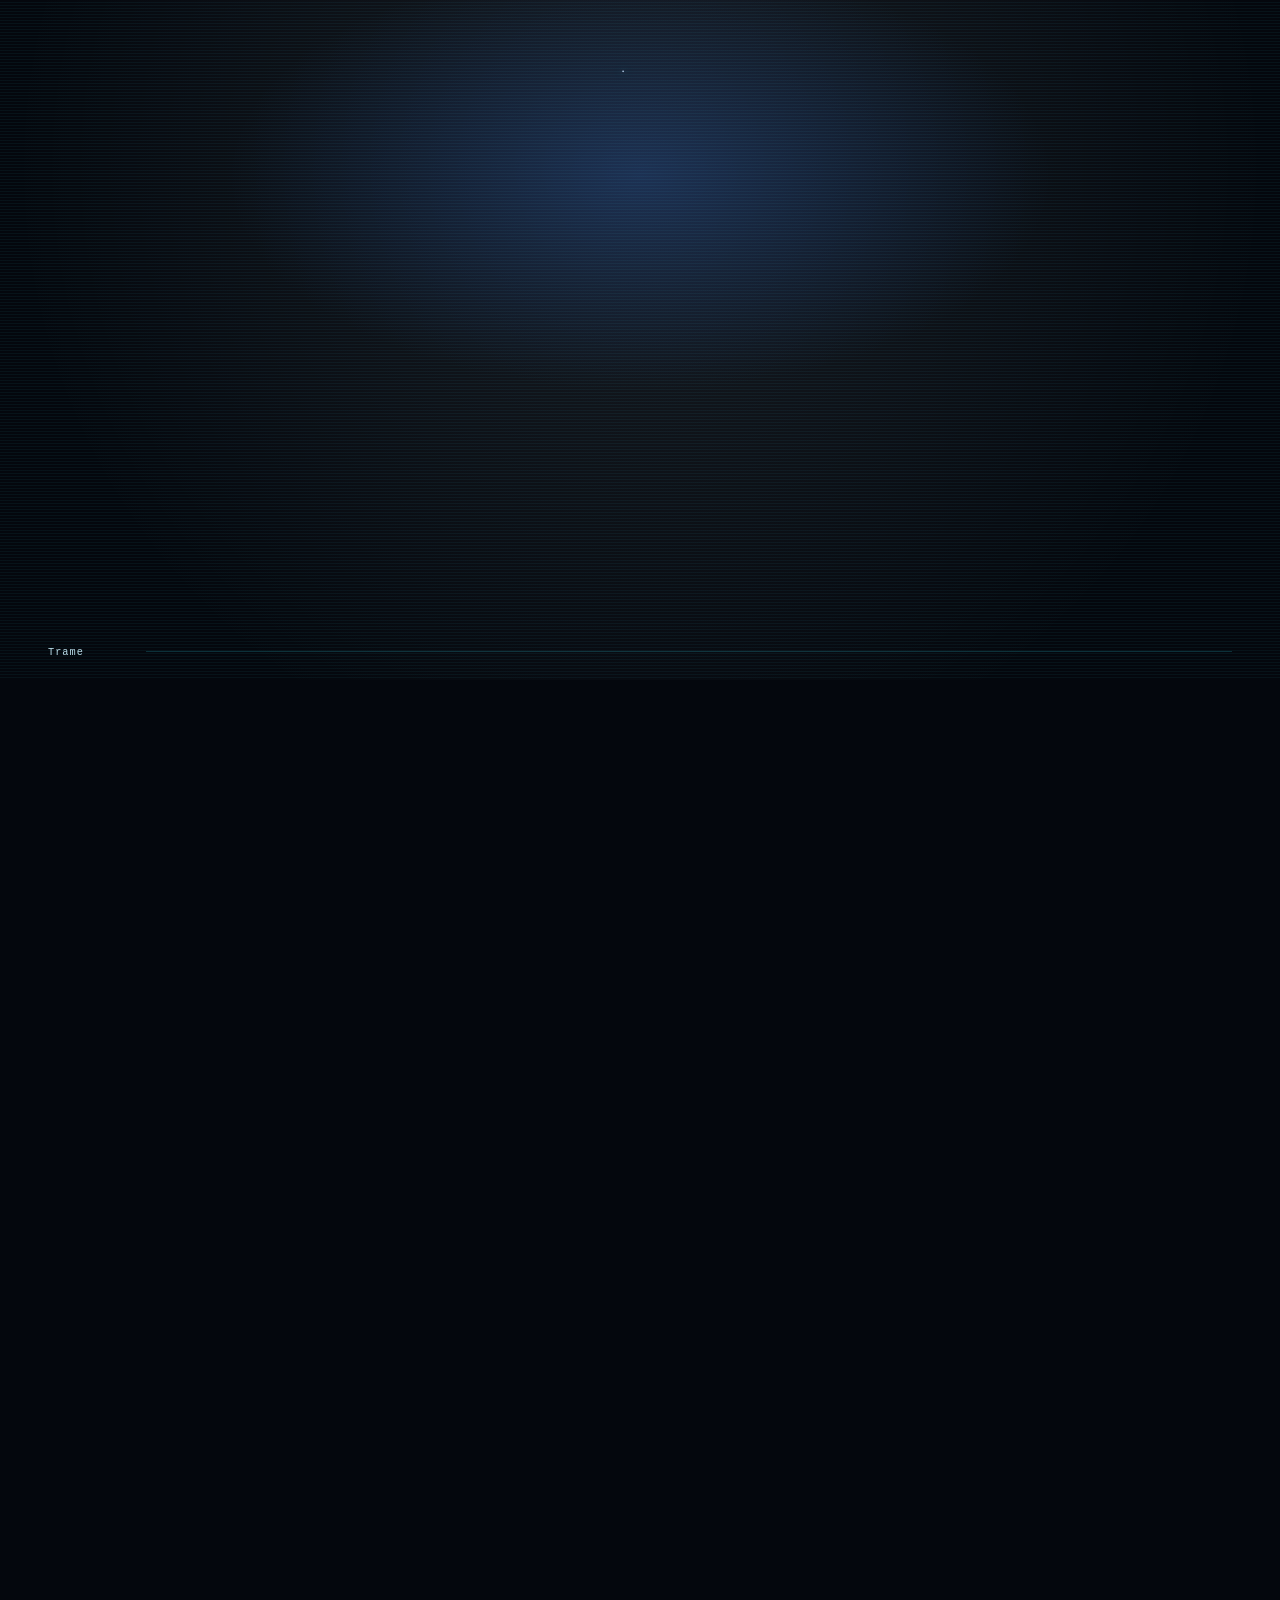
==== commit a0270bca: "Update index.html" ====
--- a/index.html
+++ b/index.html
@@ -15,6 +15,7 @@
   <link rel="stylesheet" href="diagnostic.css">
   <link rel="stylesheet" href="audit.css" />
   <link rel="stylesheet" href="logo-zoom.css">
+  <link rel="stylesheet" href="logo-holo.css">
 </head>
 <body>
   <script src="boot.js"></script>
@@ -266,5 +267,6 @@
   <script src="audit.js" defer></script>
   <script src="tarifs.js" defer></script>
   <script src="logo-zoom.js" defer></script>
+  <script src="logo-holo.js" defer></script>
 </body>
 </html>
--- a/logo-holo.css
+++ b/logo-holo.css
@@ -0,0 +1,97 @@
+/* logo-holo.css — l'hexagone YOHJ se construit en hologramme au scroll.
+   Le logo est reconstruit en géométrie, pas chargé en image : rien à
+   redéposer dans assets/, et le rendu reste net à toutes les tailles. */
+
+.lh {
+  --lh-fond: #04070d;
+  --lh-cyan: #35e8ff;
+  --lh-bleu: #2f7bff;
+  --lh-clair: #dff3ff;
+  --lh-mono: ui-monospace, SFMono-Regular, "SF Mono", Menlo, Consolas, monospace;
+  position: relative;
+  background: var(--lh-fond);
+}
+
+.lh__rail { position: relative; }
+
+.lh__ecran {
+  position: sticky;
+  top: 0;
+  height: calc(var(--lh-vh, 1vh) * 100);
+  overflow: hidden;
+}
+
+@supports (height: 100svh) {
+  .lh__ecran { height: 100svh; }
+}
+
+.lh__canvas {
+  position: absolute;
+  inset: 0;
+  width: 100%;
+  height: 100%;
+  display: block;
+}
+
+.lh__scan {
+  position: absolute;
+  inset: 0;
+  pointer-events: none;
+  mix-blend-mode: screen;
+  background: repeating-linear-gradient(
+    to bottom,
+    rgba(53, 232, 255, 0.05) 0 1px,
+    transparent 1px 3px
+  );
+}
+
+.lh__lueur {
+  position: absolute;
+  inset: 0;
+  pointer-events: none;
+  background: radial-gradient(46% 34% at 50% 44%, rgba(47, 123, 255, 0.22), transparent 70%);
+}
+
+.lh__hud {
+  position: absolute;
+  left: clamp(1.2rem, 5vw, 3rem);
+  right: clamp(1.2rem, 5vw, 3rem);
+  bottom: max(1.4rem, env(safe-area-inset-bottom));
+  display: flex;
+  align-items: center;
+  gap: 0.7rem;
+  font-family: var(--lh-mono);
+  font-size: 0.64rem;
+  letter-spacing: 0.1em;
+  color: #6f8fa3;
+  pointer-events: none;
+}
+
+.lh__barre {
+  position: relative;
+  flex: 1;
+  height: 1px;
+  background: rgba(53, 232, 255, 0.18);
+}
+
+.lh__remplissage {
+  position: absolute;
+  inset: 0 auto 0 0;
+  width: 0%;
+  background: var(--lh-cyan);
+  box-shadow: 0 0 12px var(--lh-cyan);
+}
+
+.lh__etat {
+  font-variant-numeric: tabular-nums;
+  color: #b9dbe8;
+  min-width: 8.5em;
+}
+
+.lh--statique .lh__rail { height: auto !important; }
+.lh--statique .lh__ecran { position: static; height: 78vh; }
+.lh--statique .lh__hud { display: none; }
+
+@media (prefers-reduced-motion: reduce) {
+  .lh__scan { display: none; }
+}
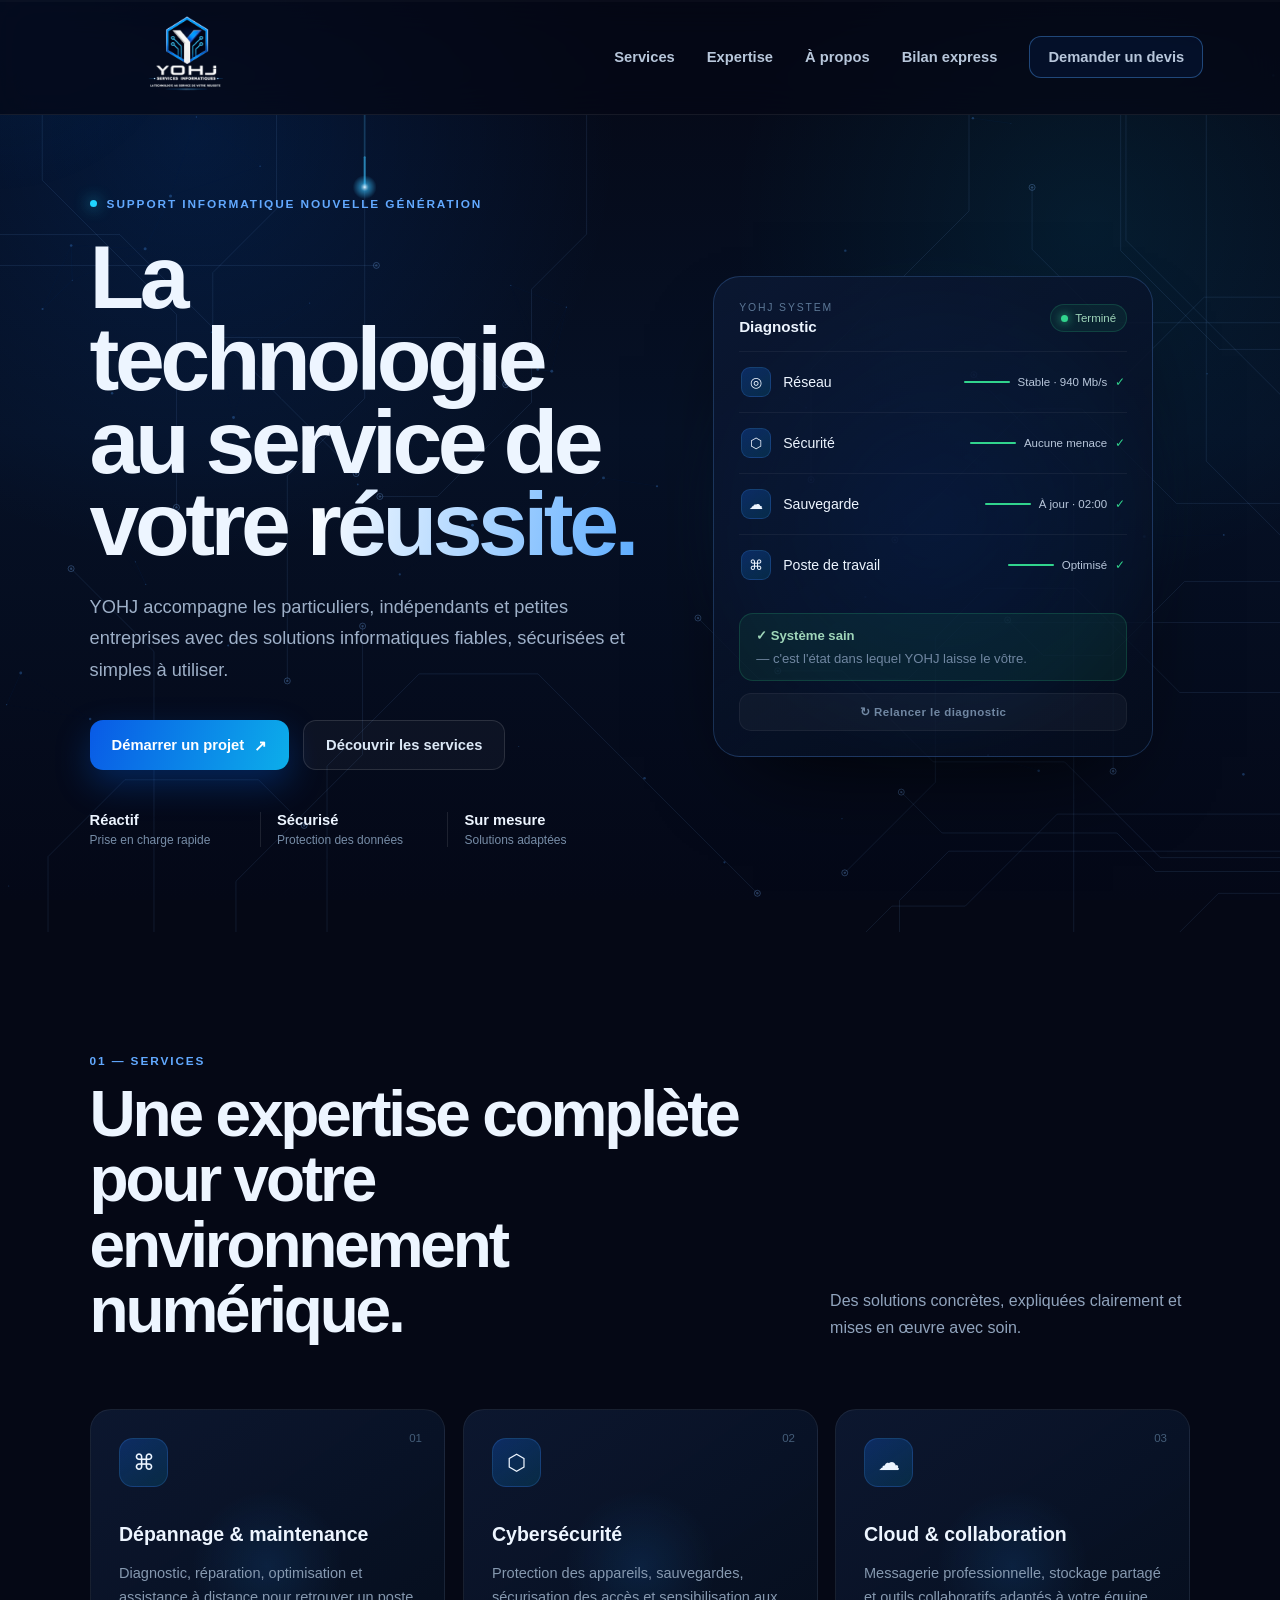
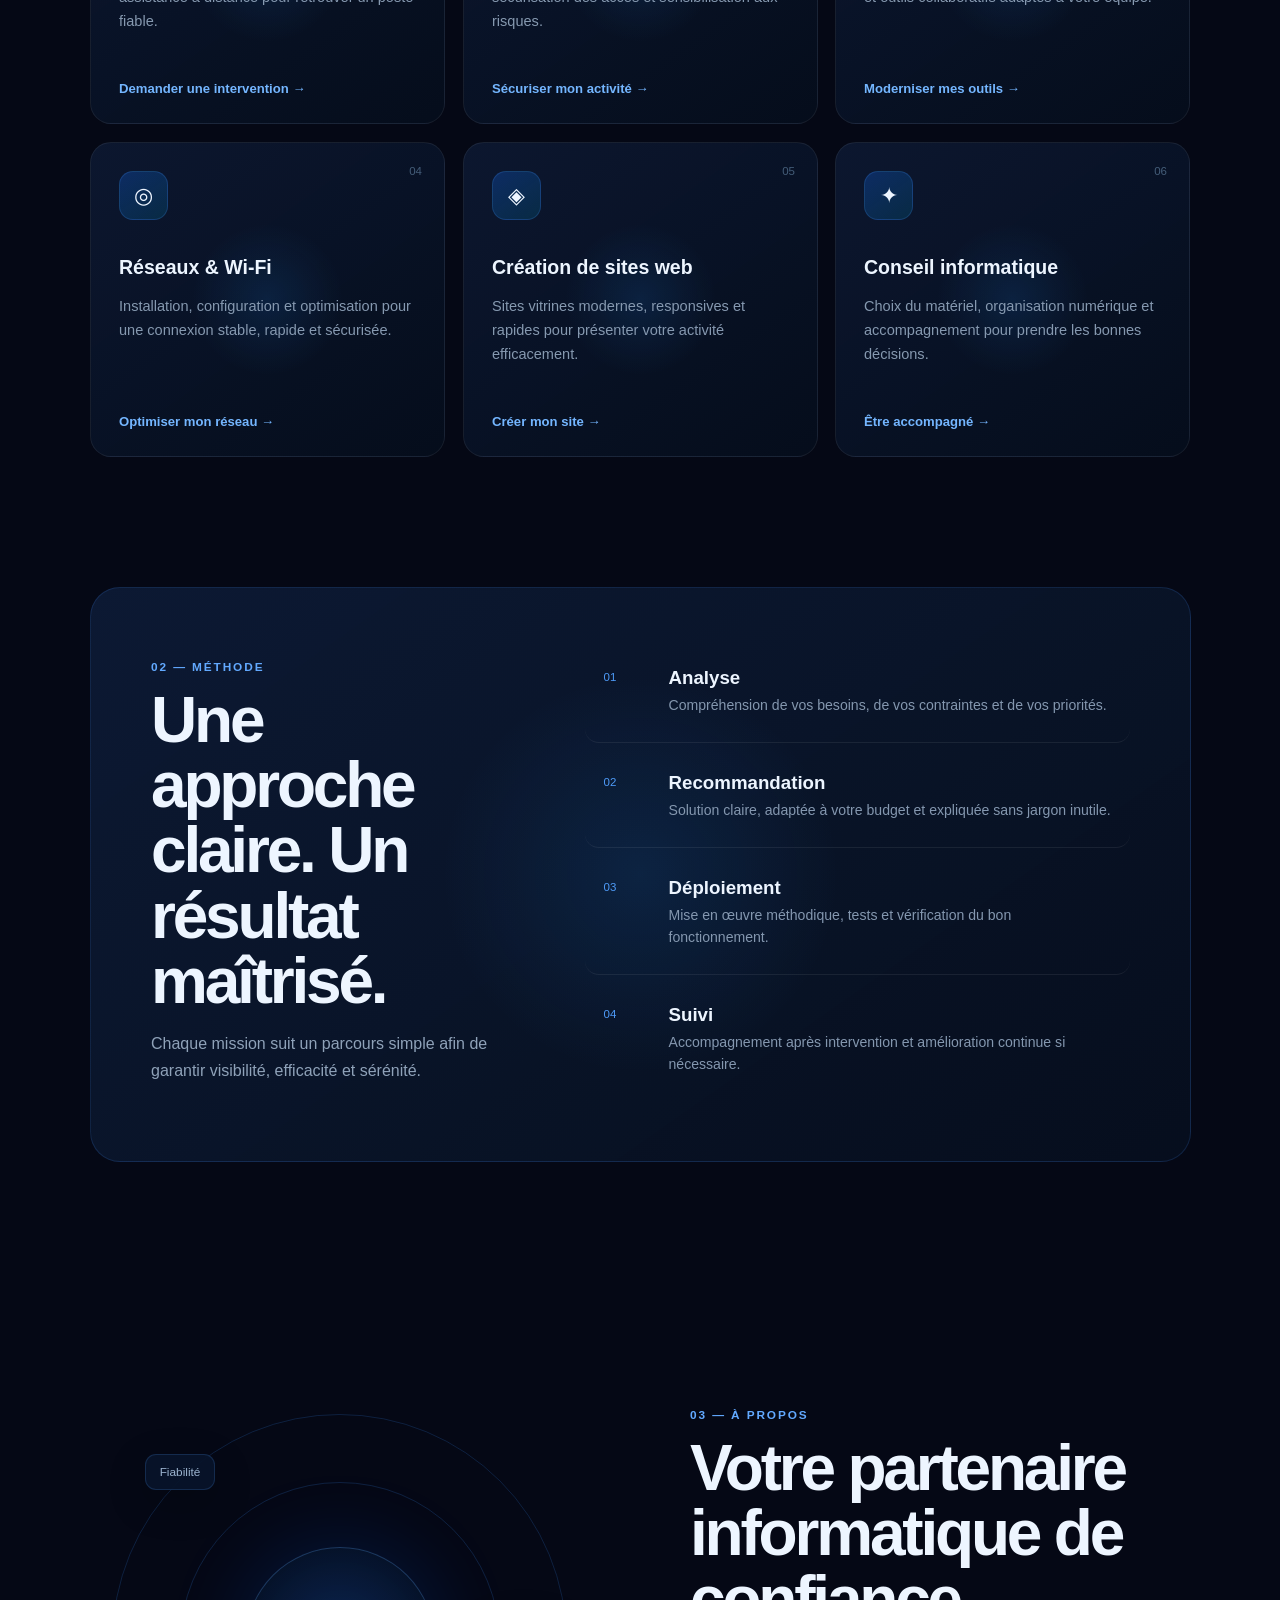
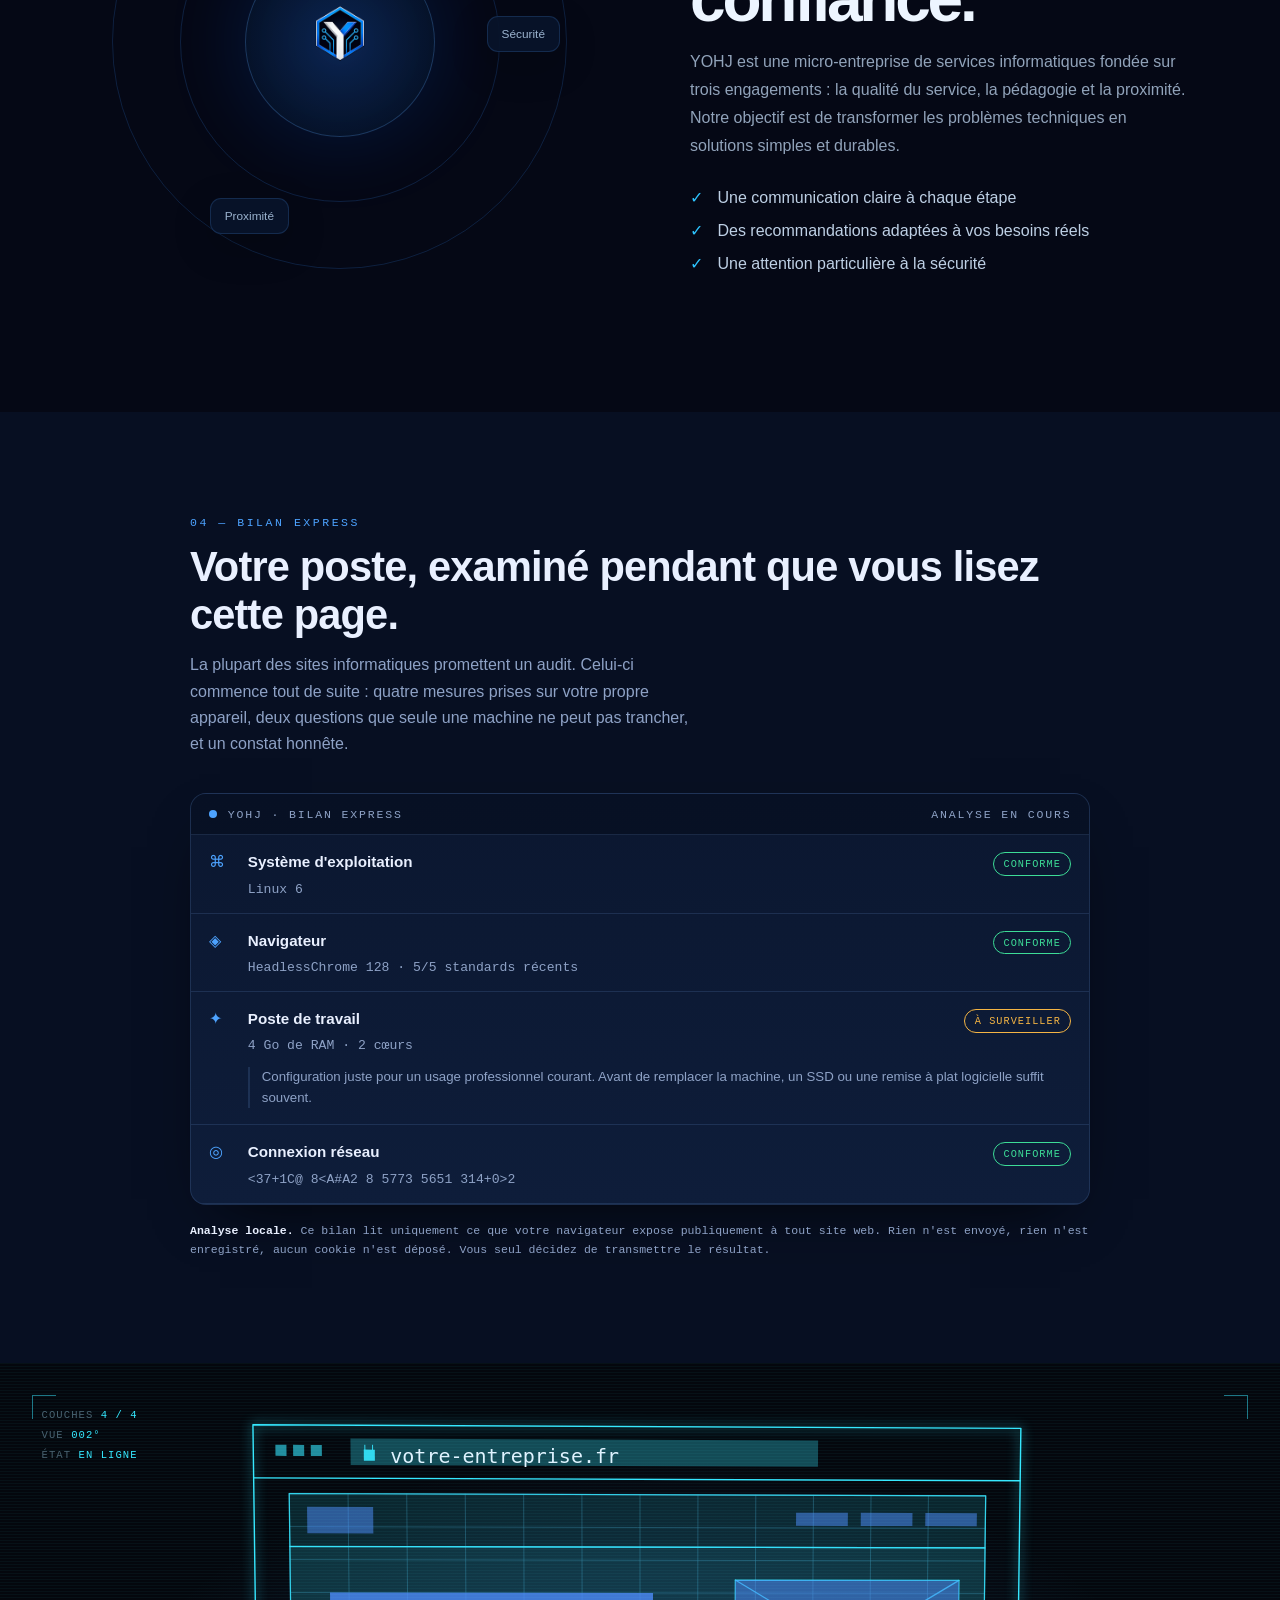
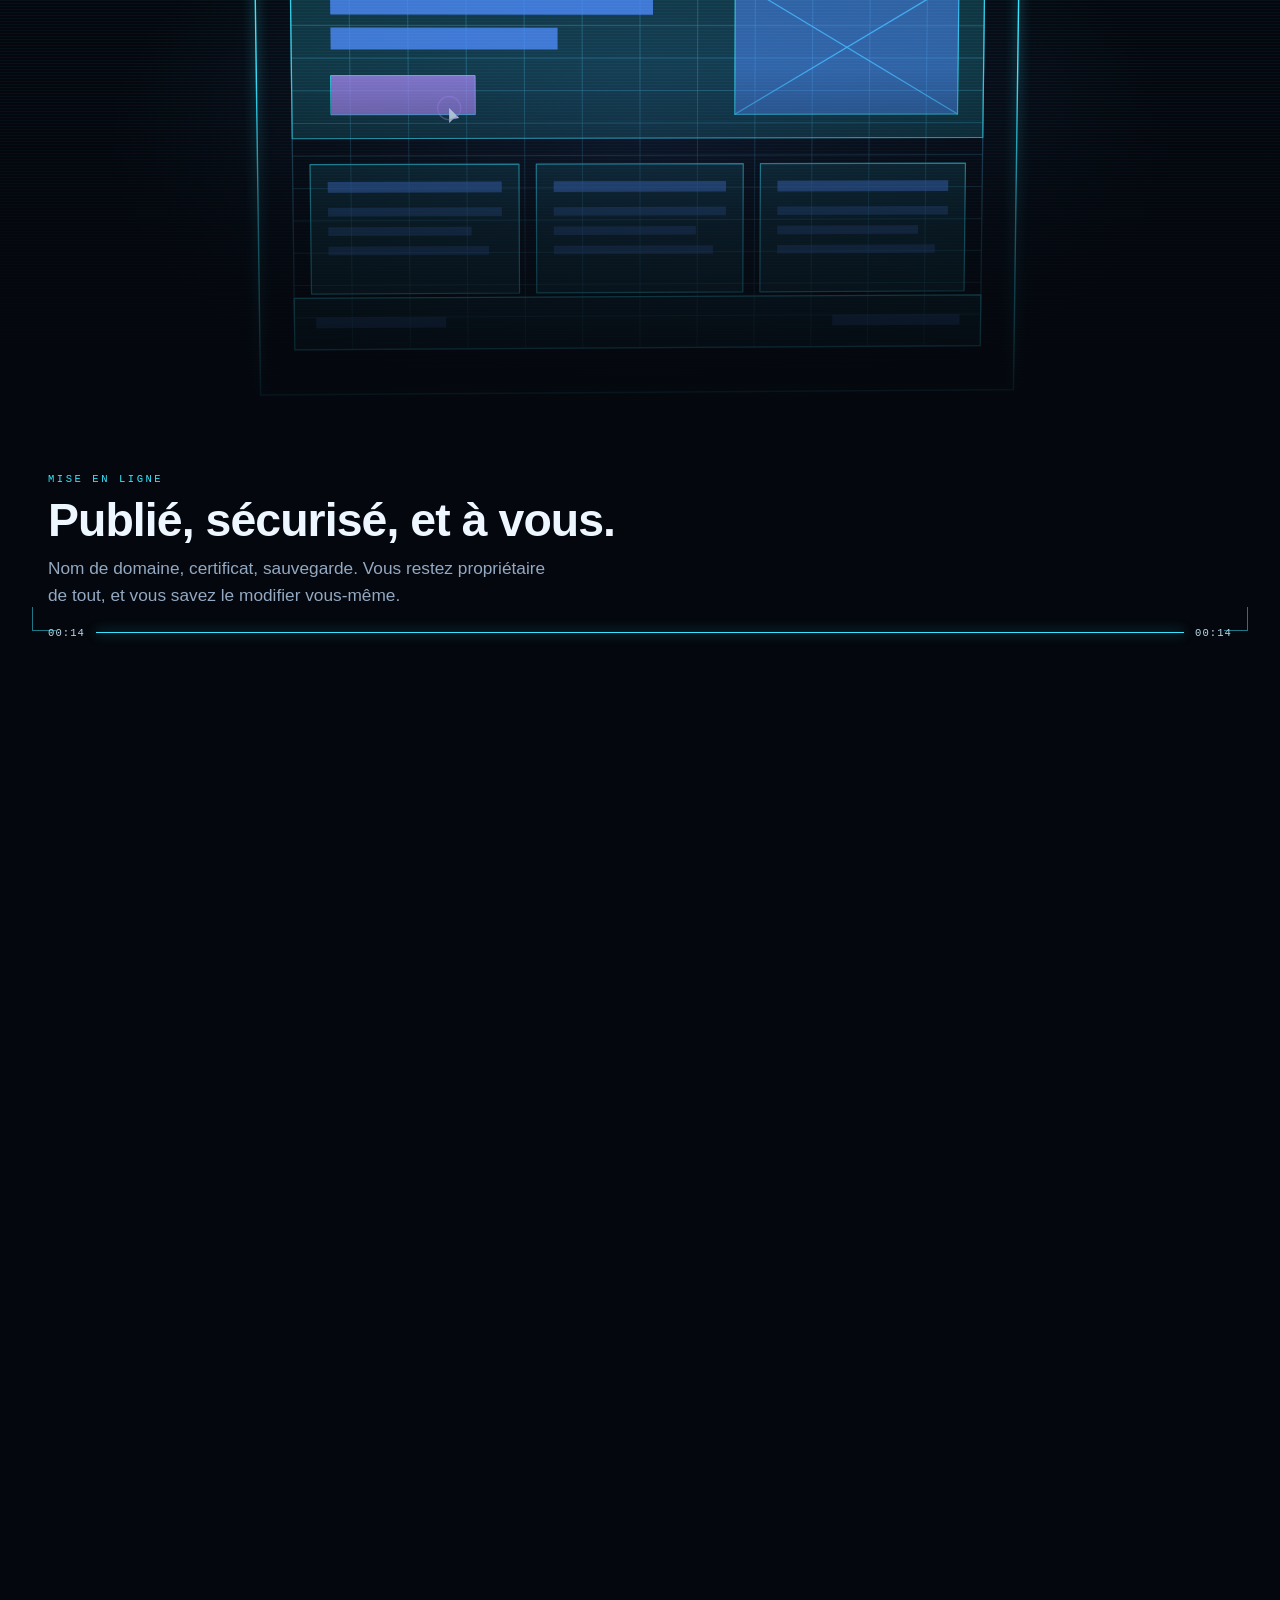
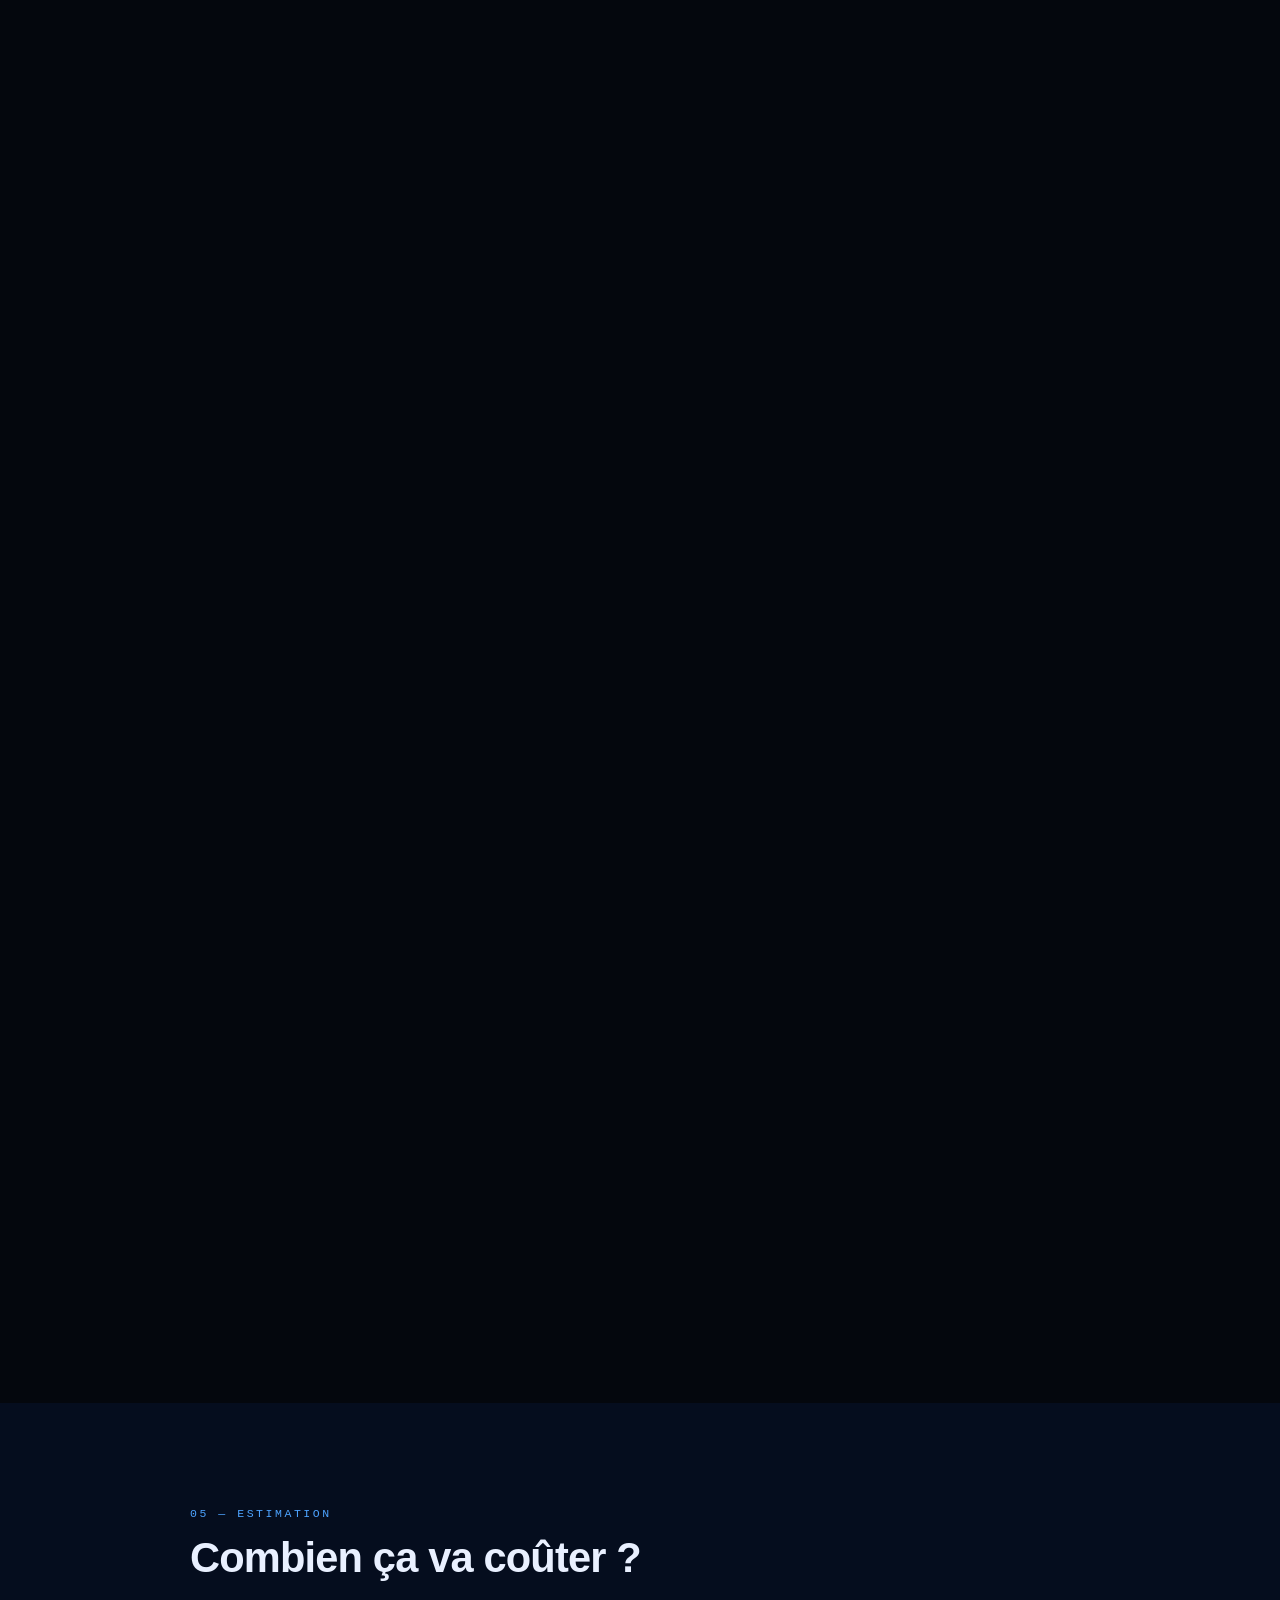
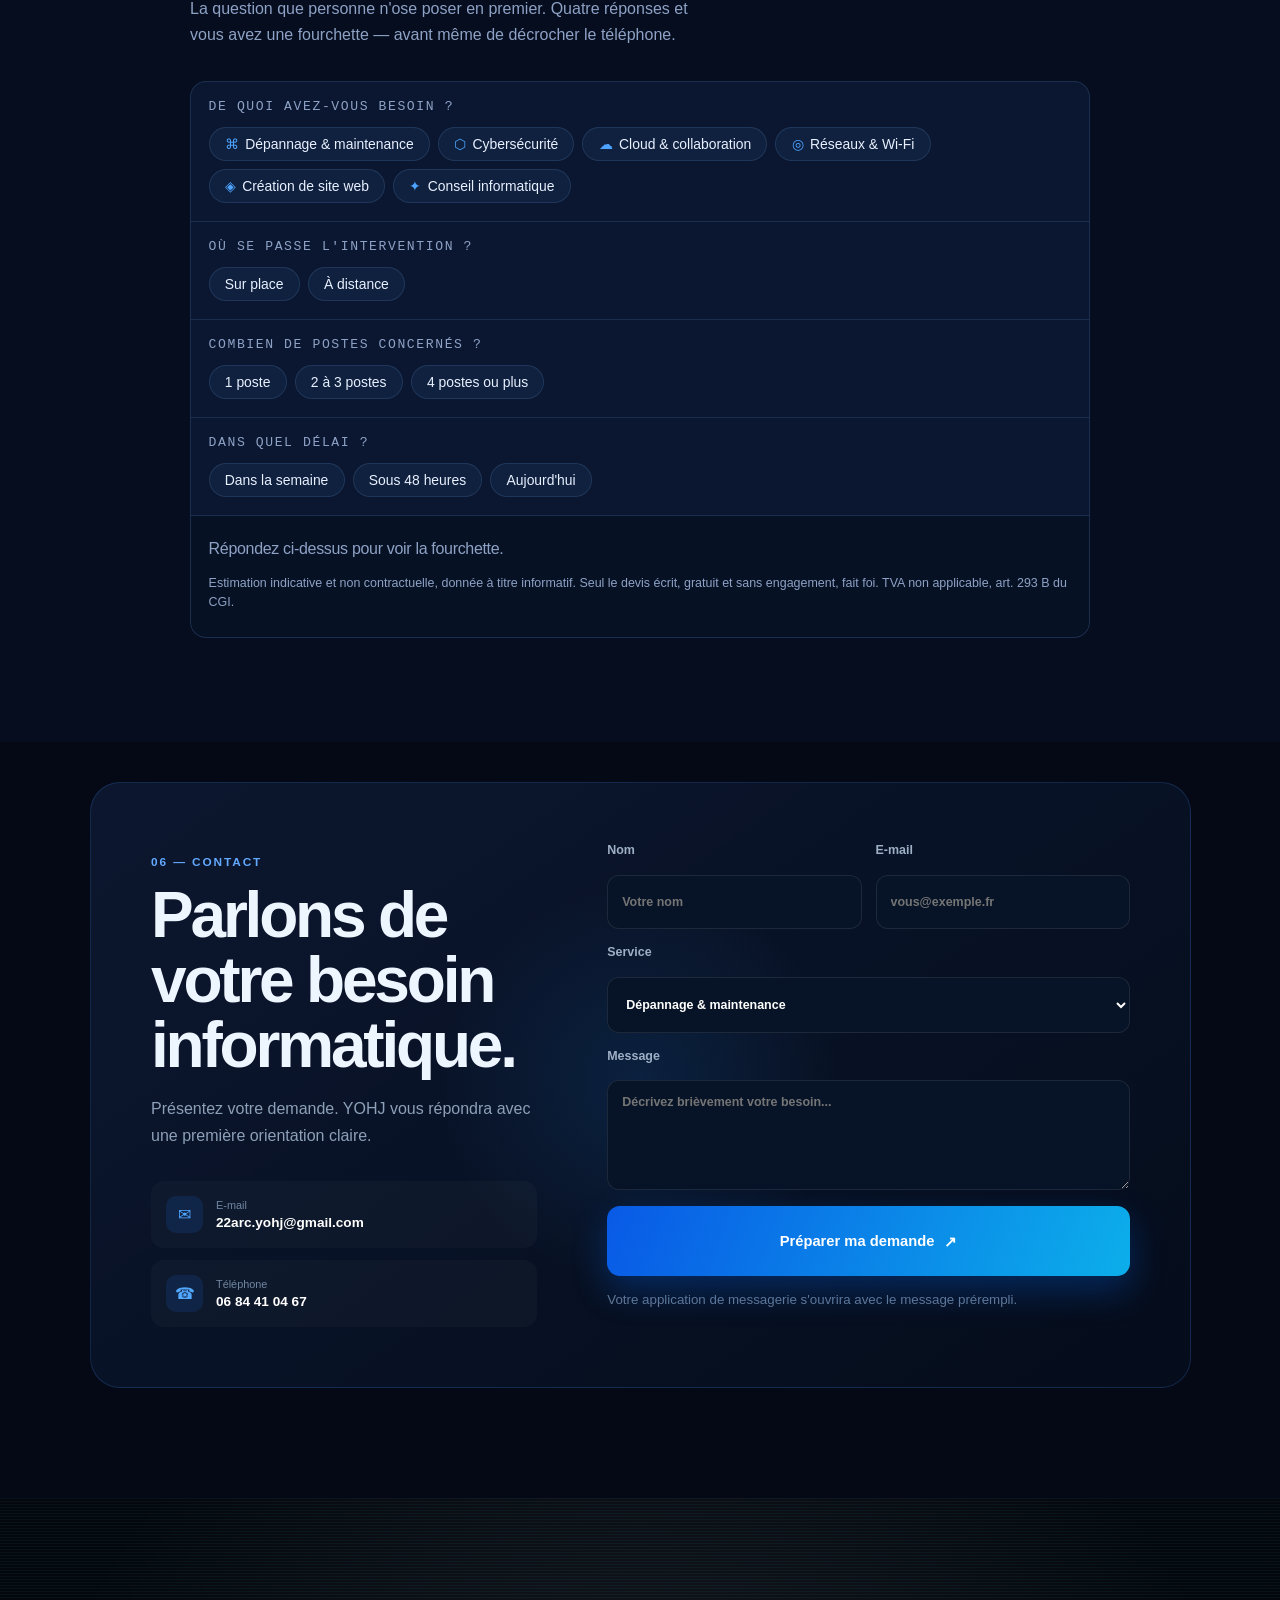
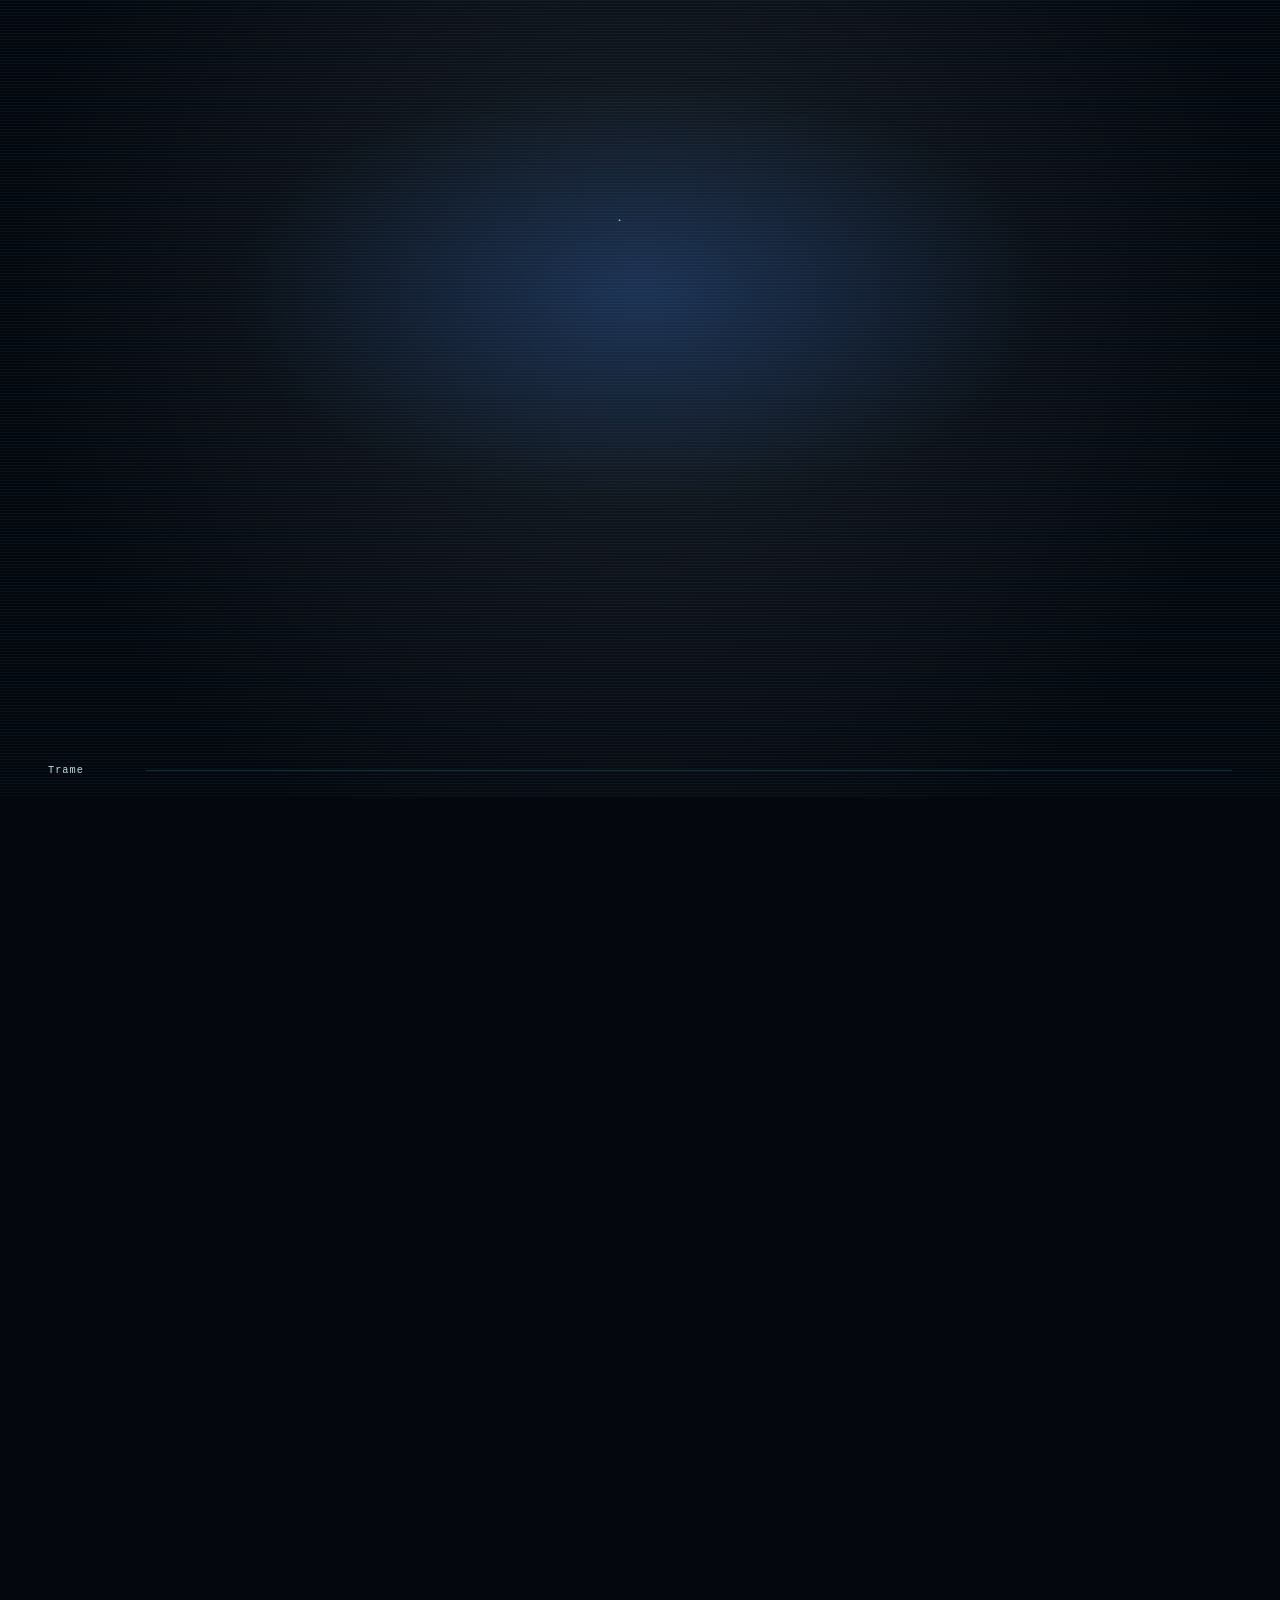
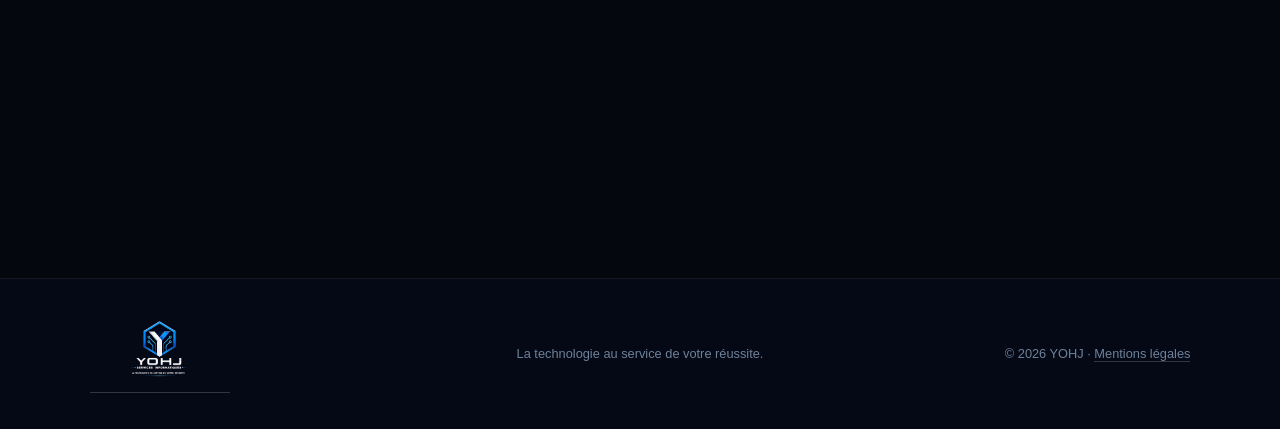
==== commit 21caa6ec: "Update index.html" ====
--- a/index.html
+++ b/index.html
@@ -15,6 +15,7 @@
   <link rel="stylesheet" href="diagnostic.css">
   <link rel="stylesheet" href="audit.css" />
   <link rel="stylesheet" href="logo-zoom.css">
+  <link rel="stylesheet" href="conception.css">
   <link rel="stylesheet" href="logo-holo.css">
 </head>
 <body>
@@ -267,6 +268,7 @@
   <script src="audit.js" defer></script>
   <script src="tarifs.js" defer></script>
   <script src="logo-zoom.js" defer></script>
+  <script src="conception.js" defer></script>
   <script src="logo-holo.js" defer></script>
 </body>
 </html>
--- a/conception.css
+++ b/conception.css
@@ -0,0 +1,208 @@
+/* conception.css — hologramme de conception d'un site : les couches d'une page
+   s'écartent, se font passer en revue, puis se referment sur le site en ligne.
+   Wireframe 3D maison, aucune bibliothèque, aucun asset. */
+
+.cq {
+  --cq-fond: #04070d;
+  --cq-cyan: #35e8ff;
+  --cq-bleu: #4f8dff;
+  --cq-accent: #b58cff;
+  --cq-mono: ui-monospace, SFMono-Regular, "SF Mono", Menlo, Consolas, monospace;
+  position: relative;
+  background: var(--cq-fond);
+}
+
+.cq__rail { position: relative; }
+
+/* Hauteur : --cq-vh est posée par le script à partir de window.innerHeight.
+   C'est le seul repère fiable partout ; svh prend le relais s'il existe. */
+.cq__ecran {
+  position: sticky;
+  top: 0;
+  height: calc(var(--cq-vh, 1vh) * 100);
+  overflow: hidden;
+}
+
+@supports (height: 100svh) {
+  .cq__ecran { height: 100svh; }
+}
+
+.cq__canvas {
+  position: absolute;
+  inset: 0;
+  width: 100%;
+  height: 100%;
+  display: block;
+}
+
+.cq__scan {
+  position: absolute;
+  inset: 0;
+  pointer-events: none;
+  mix-blend-mode: screen;
+  background: repeating-linear-gradient(
+    to bottom,
+    rgba(53, 232, 255, 0.045) 0 1px,
+    transparent 1px 3px
+  );
+}
+
+.cq__lueur {
+  position: absolute;
+  inset: 0;
+  pointer-events: none;
+  background: radial-gradient(58% 44% at 50% 42%, rgba(79, 141, 255, 0.16), transparent 72%);
+}
+
+.cq__cadre {
+  position: absolute;
+  inset: clamp(0.9rem, 3vw, 2rem);
+  pointer-events: none;
+}
+
+.cq__coin {
+  position: absolute;
+  width: 24px;
+  height: 24px;
+  border: 1px solid rgba(53, 232, 255, 0.5);
+}
+
+.cq__coin--hg { top: 0; left: 0; border-right: 0; border-bottom: 0; }
+.cq__coin--hd { top: 0; right: 0; border-left: 0; border-bottom: 0; }
+.cq__coin--bg { bottom: 0; left: 0; border-right: 0; border-top: 0; }
+.cq__coin--bd { bottom: 0; right: 0; border-left: 0; border-top: 0; }
+
+.cq__tele {
+  position: absolute;
+  top: clamp(1.4rem, 4vw, 2.6rem);
+  left: clamp(1.4rem, 4vw, 2.6rem);
+  font-family: var(--cq-mono);
+  font-size: 0.66rem;
+  line-height: 1.9;
+  letter-spacing: 0.1em;
+  text-transform: uppercase;
+  color: rgba(158, 210, 230, 0.72);
+  pointer-events: none;
+}
+
+.cq__tele b { color: var(--cq-cyan); font-weight: 500; font-variant-numeric: tabular-nums; }
+.cq__tele span { color: rgba(118, 156, 176, 0.6); }
+
+/* Voile : garantit la lisibilité du texte par-dessus le wireframe. */
+.cq__voile {
+  position: absolute;
+  left: 0;
+  right: 0;
+  bottom: 0;
+  height: 66%;
+  pointer-events: none;
+  background: linear-gradient(to top,
+    #04070d 16%,
+    rgba(4, 7, 13, 0.95) 44%,
+    rgba(4, 7, 13, 0.62) 74%,
+    transparent 100%);
+}
+
+.cq__textes {
+  position: absolute;
+  left: 0;
+  right: 0;
+  bottom: calc(3.4rem + env(safe-area-inset-bottom));
+}
+
+.cq__etape {
+  position: absolute;
+  left: clamp(1.4rem, 5vw, 3rem);
+  right: clamp(1.4rem, 5vw, 3rem);
+  bottom: 0;
+  opacity: 0;
+  will-change: opacity, transform;
+}
+
+.cq__code {
+  font-family: var(--cq-mono);
+  font-size: 0.66rem;
+  letter-spacing: 0.24em;
+  text-transform: uppercase;
+  color: var(--cq-cyan);
+  margin: 0 0 0.7rem;
+}
+
+.cq__titre {
+  font-size: clamp(1.7rem, 5.6vw, 2.9rem);
+  line-height: 1.06;
+  letter-spacing: -0.02em;
+  margin: 0 0 0.6rem;
+  color: #eef7ff;
+  text-wrap: balance;
+}
+
+.cq__texte {
+  font-size: clamp(0.95rem, 2.3vw, 1.08rem);
+  line-height: 1.55;
+  margin: 0;
+  color: #93a9c2;
+  max-width: 32rem;
+}
+
+.cq__hud {
+  position: absolute;
+  left: clamp(1.4rem, 5vw, 3rem);
+  right: clamp(1.4rem, 5vw, 3rem);
+  bottom: max(1.5rem, env(safe-area-inset-bottom));
+  display: flex;
+  align-items: center;
+  gap: 0.7rem;
+  font-family: var(--cq-mono);
+  font-size: 0.66rem;
+  letter-spacing: 0.1em;
+  color: #6f8fa3;
+  pointer-events: none;
+}
+
+.cq__barre {
+  position: relative;
+  flex: 1;
+  height: 1px;
+  background: rgba(53, 232, 255, 0.18);
+}
+
+.cq__remplissage {
+  position: absolute;
+  inset: 0 auto 0 0;
+  width: 0%;
+  background: var(--cq-cyan);
+  box-shadow: 0 0 12px var(--cq-cyan);
+}
+
+.cq__tc { font-variant-numeric: tabular-nums; color: #b9dbe8; }
+
+.cq--statique .cq__rail { height: auto !important; }
+.cq--statique .cq__ecran { position: static; height: 70vh; }
+.cq--statique .cq__textes { position: static; padding: 2rem clamp(1.4rem, 5vw, 3rem); }
+.cq--statique .cq__etape { position: static; opacity: 1; padding: 1.2rem 0; }
+.cq--statique .cq__hud { display: none; }
+
+/* Petits écrans : le texte passe avant l'image. */
+@media (max-width: 480px), (max-height: 720px) {
+  .cq__titre { font-size: clamp(1.35rem, 5.6vw, 1.85rem); }
+  .cq__texte { font-size: 0.92rem; line-height: 1.45; }
+  .cq__code { font-size: 0.6rem; margin-bottom: 0.5rem; }
+  .cq__tele { font-size: 0.6rem; line-height: 1.7; }
+  .cq__voile { height: 74%; }
+}
+
+/* Très petits écrans : on coupe le paragraphe plutôt que de le laisser déborder. */
+@media (max-height: 640px) {
+  .cq__texte {
+    display: -webkit-box;
+    -webkit-line-clamp: 3;
+    -webkit-box-orient: vertical;
+    overflow: hidden;
+  }
+  .cq__tele { display: none; }
+}
+
+@media (prefers-reduced-motion: reduce) {
+  .cq__scan { display: none; }
+}
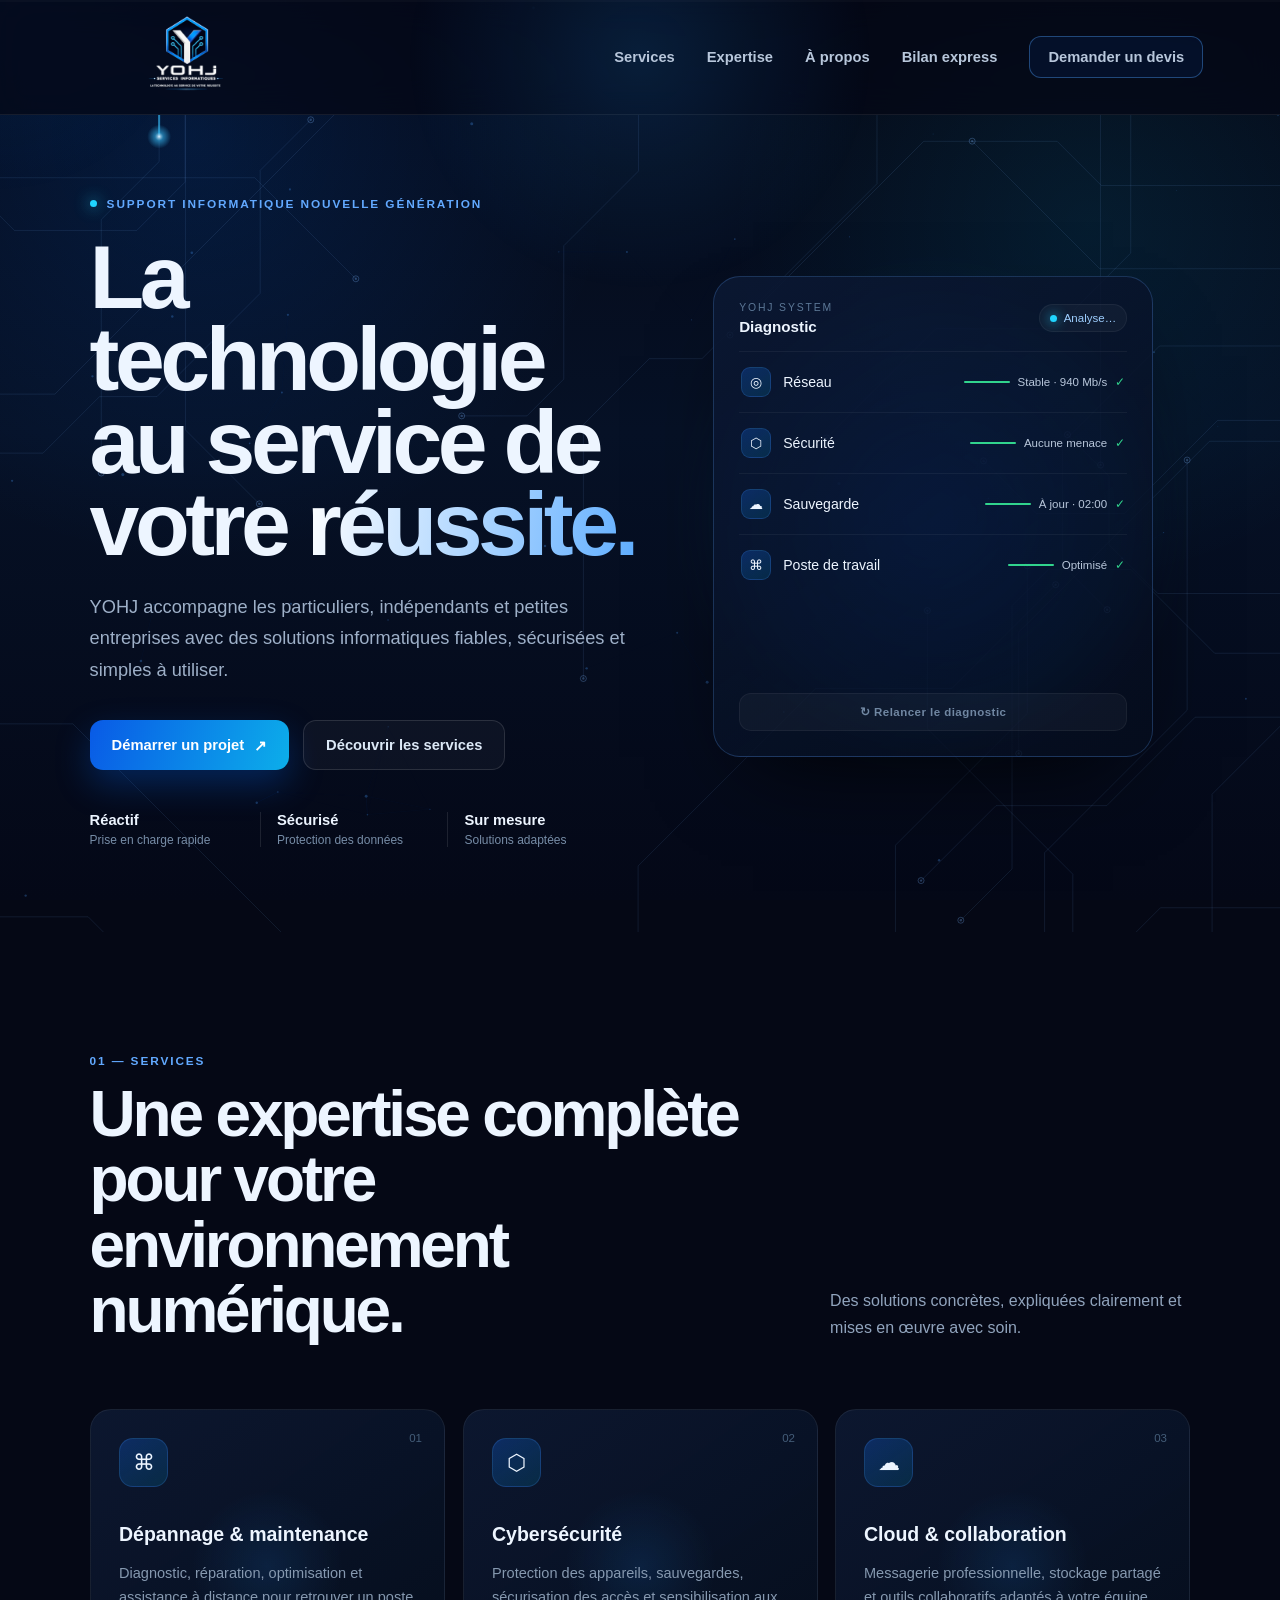
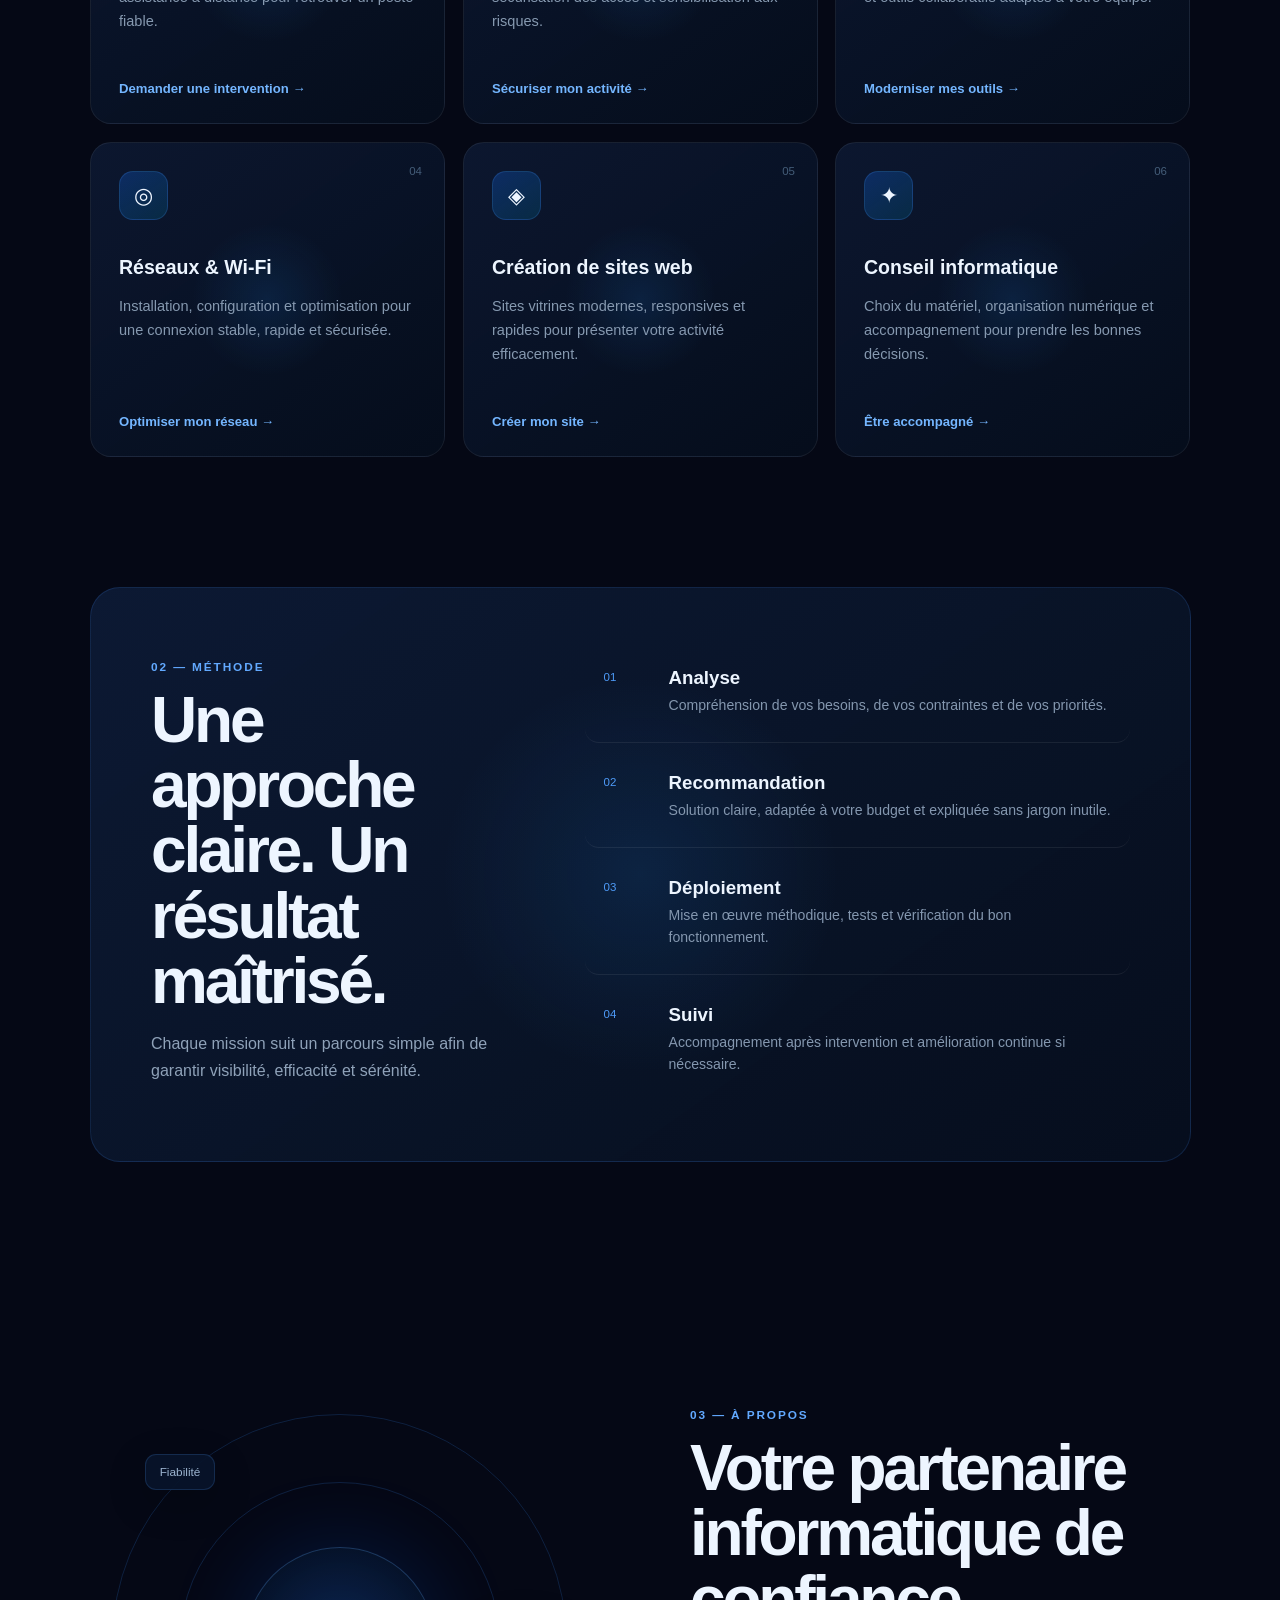
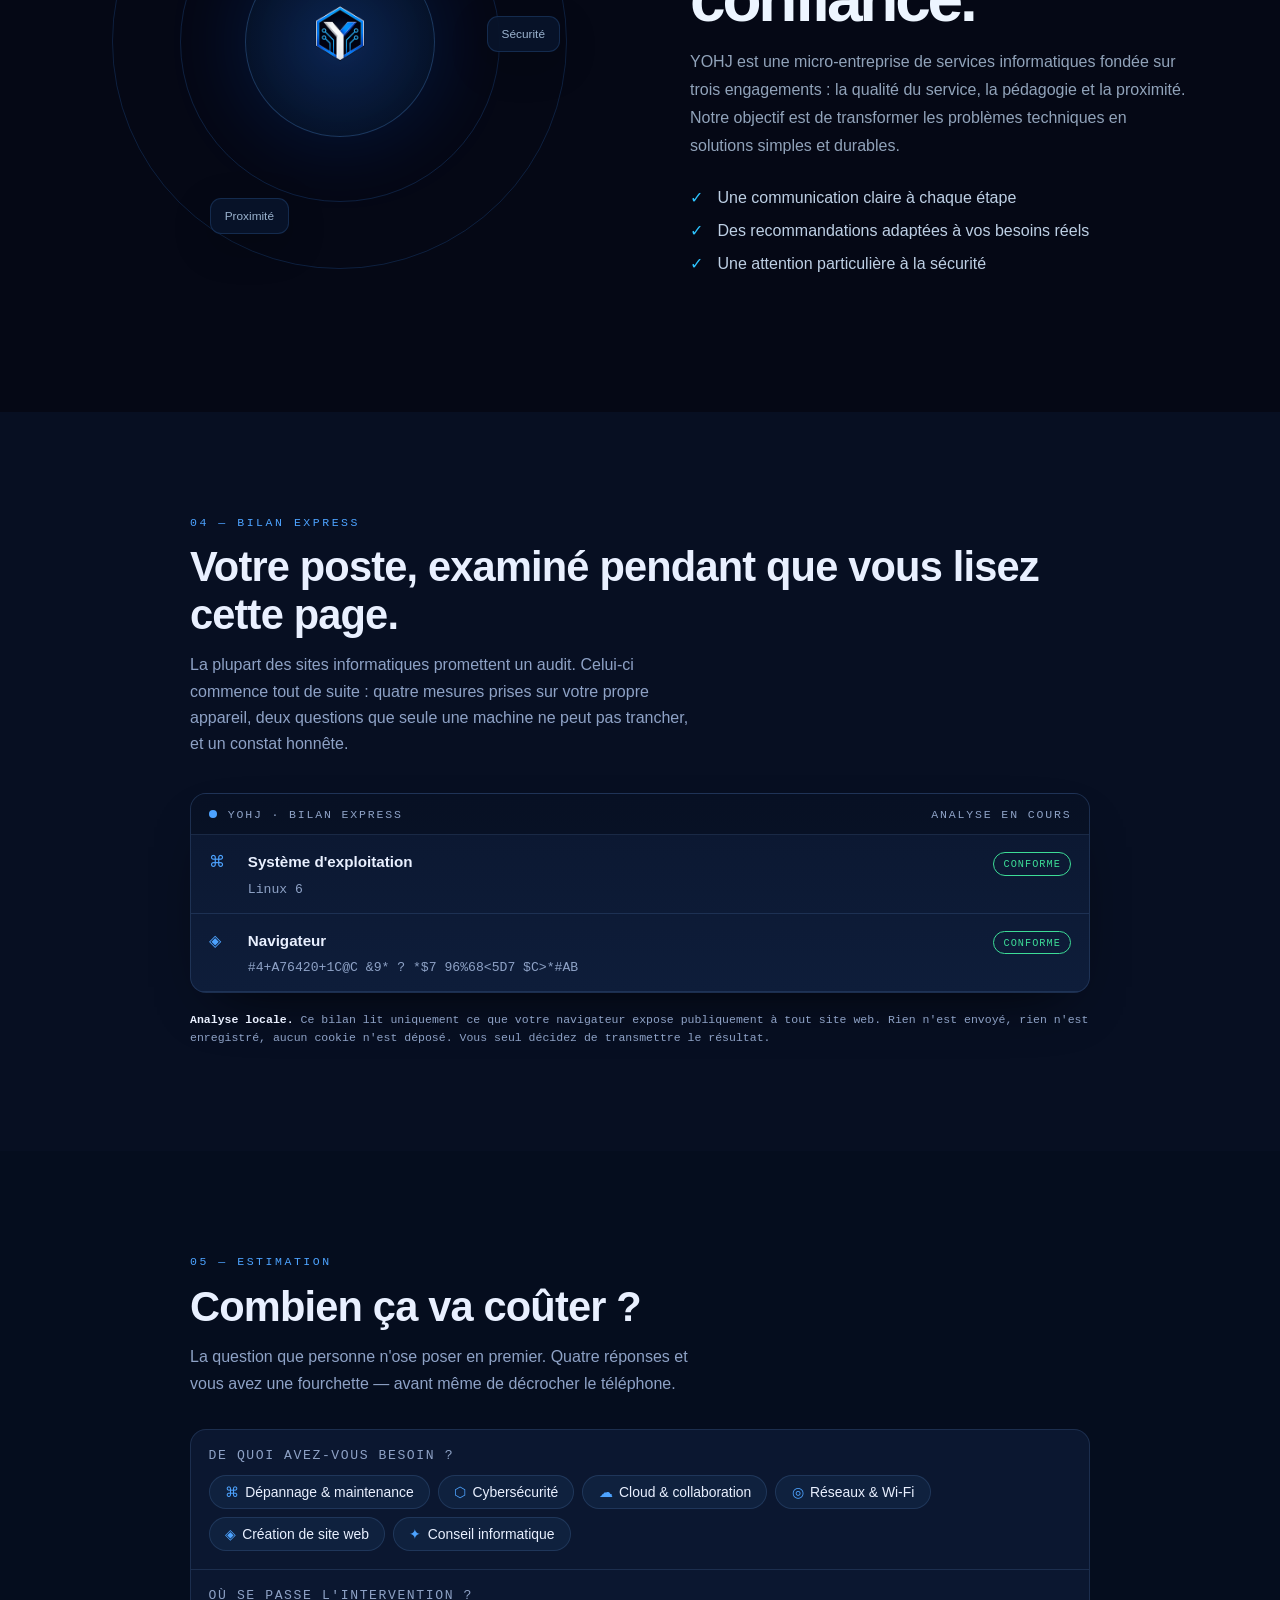
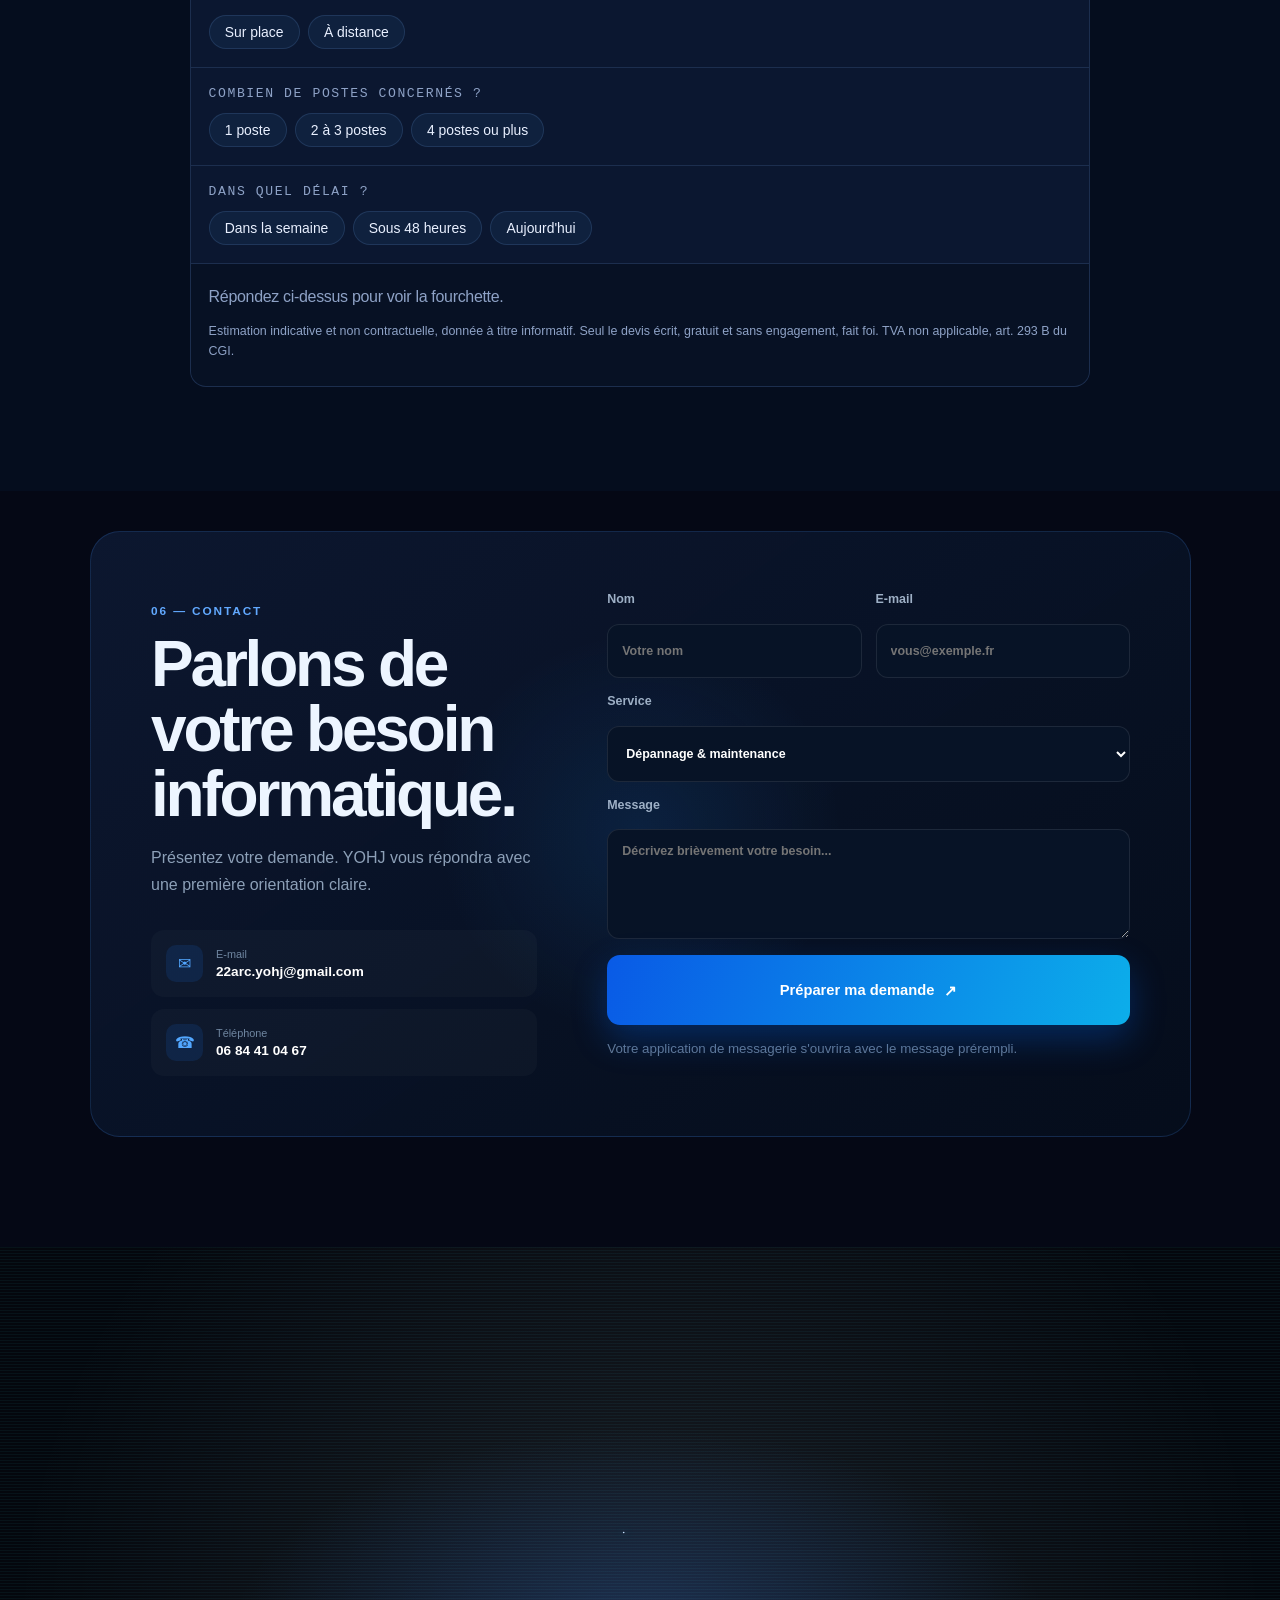
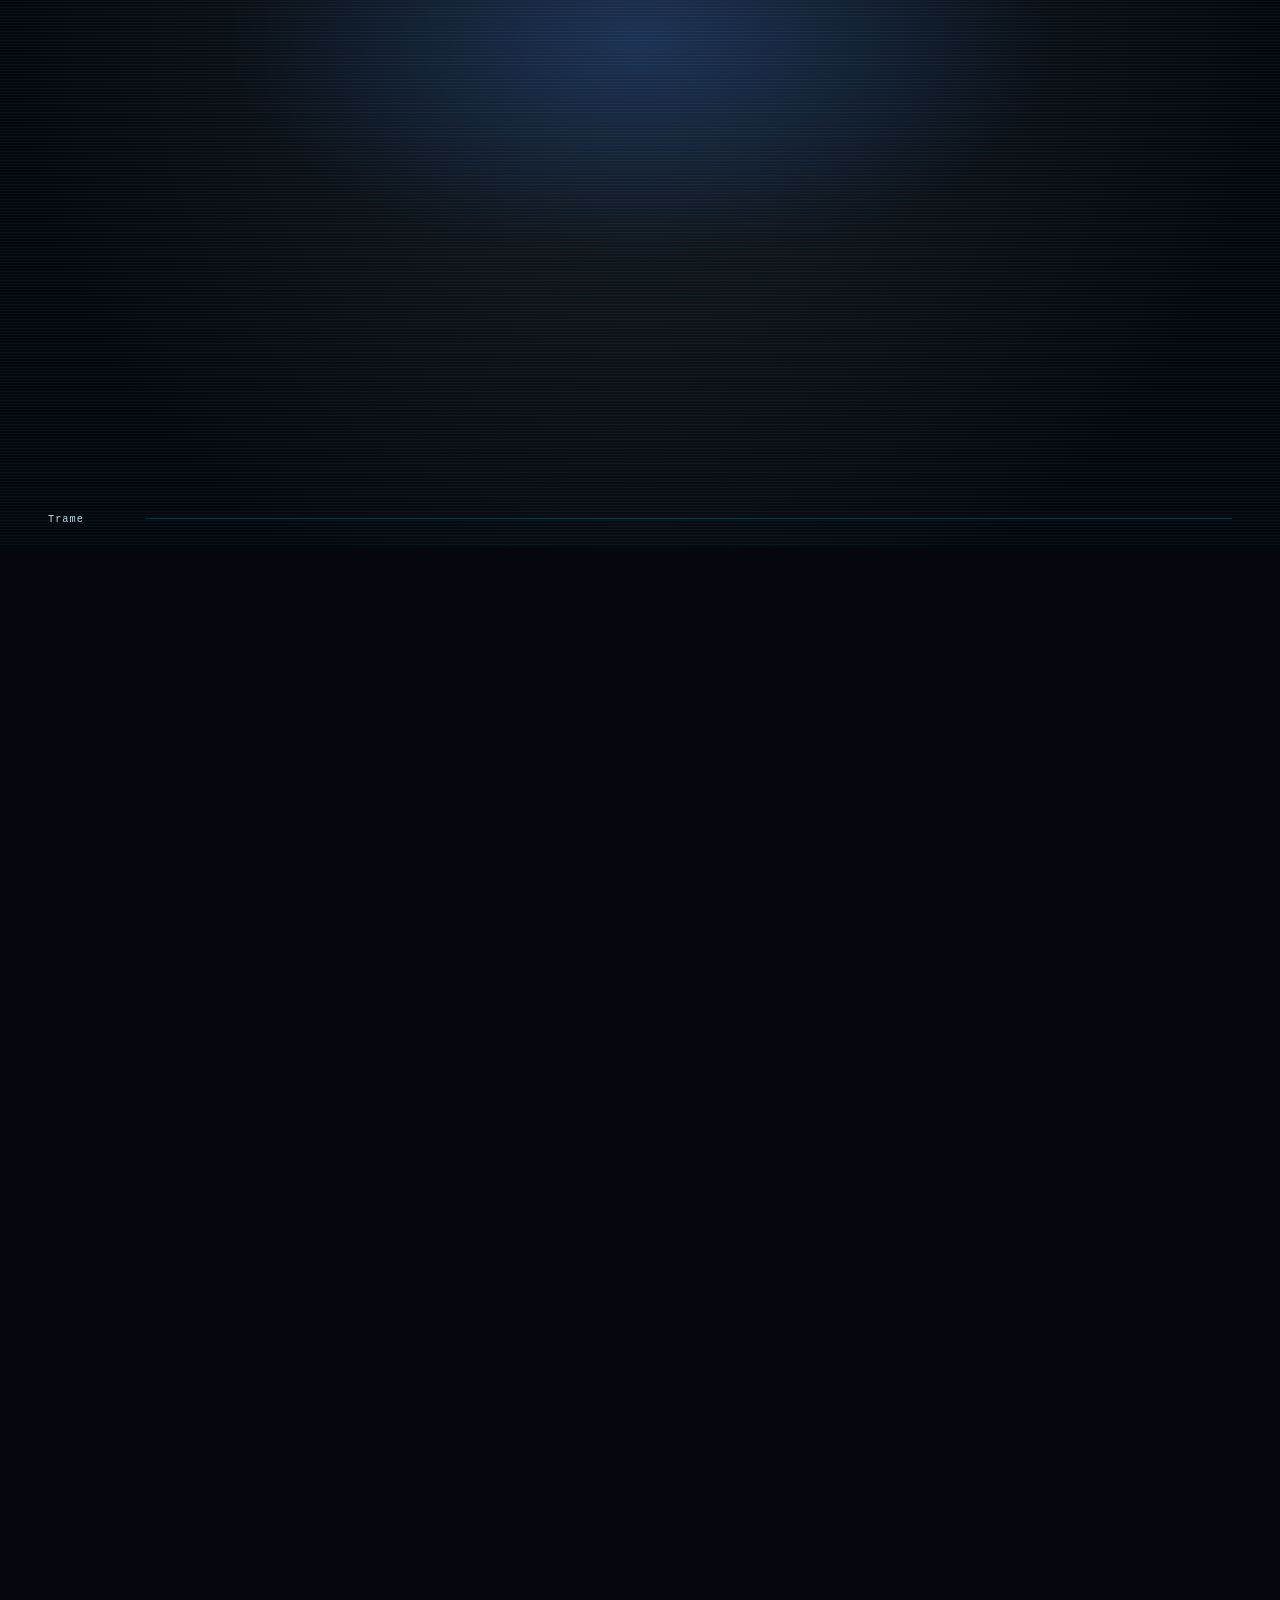
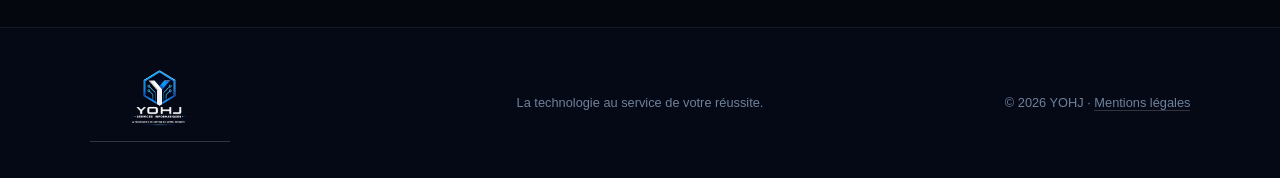
==== commit 3bc96e2f: "Update index.html" ====
--- a/index.html
+++ b/index.html
@@ -15,7 +15,6 @@
   <link rel="stylesheet" href="diagnostic.css">
   <link rel="stylesheet" href="audit.css" />
   <link rel="stylesheet" href="logo-zoom.css">
-  <link rel="stylesheet" href="conception.css">
   <link rel="stylesheet" href="logo-holo.css">
 </head>
 <body>
@@ -268,7 +267,6 @@
   <script src="audit.js" defer></script>
   <script src="tarifs.js" defer></script>
   <script src="logo-zoom.js" defer></script>
-  <script src="conception.js" defer></script>
   <script src="logo-holo.js" defer></script>
 </body>
 </html>
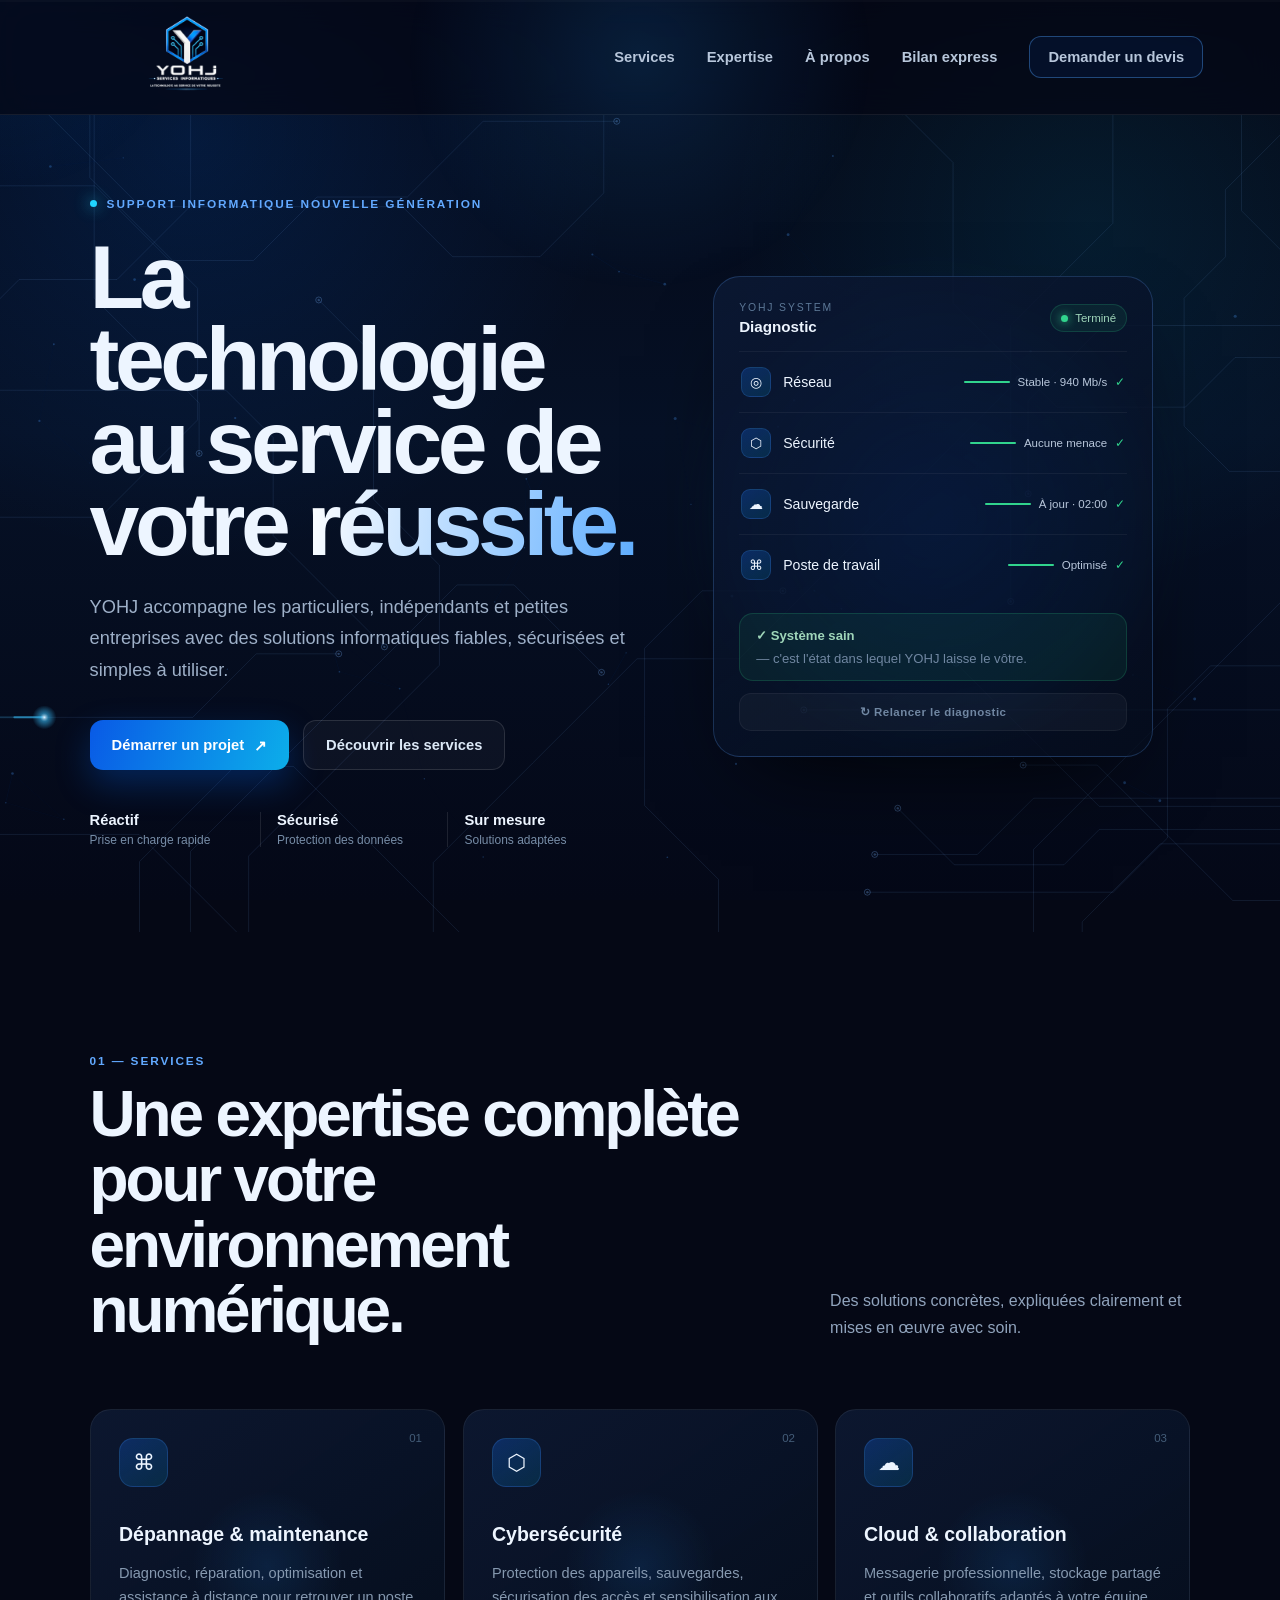
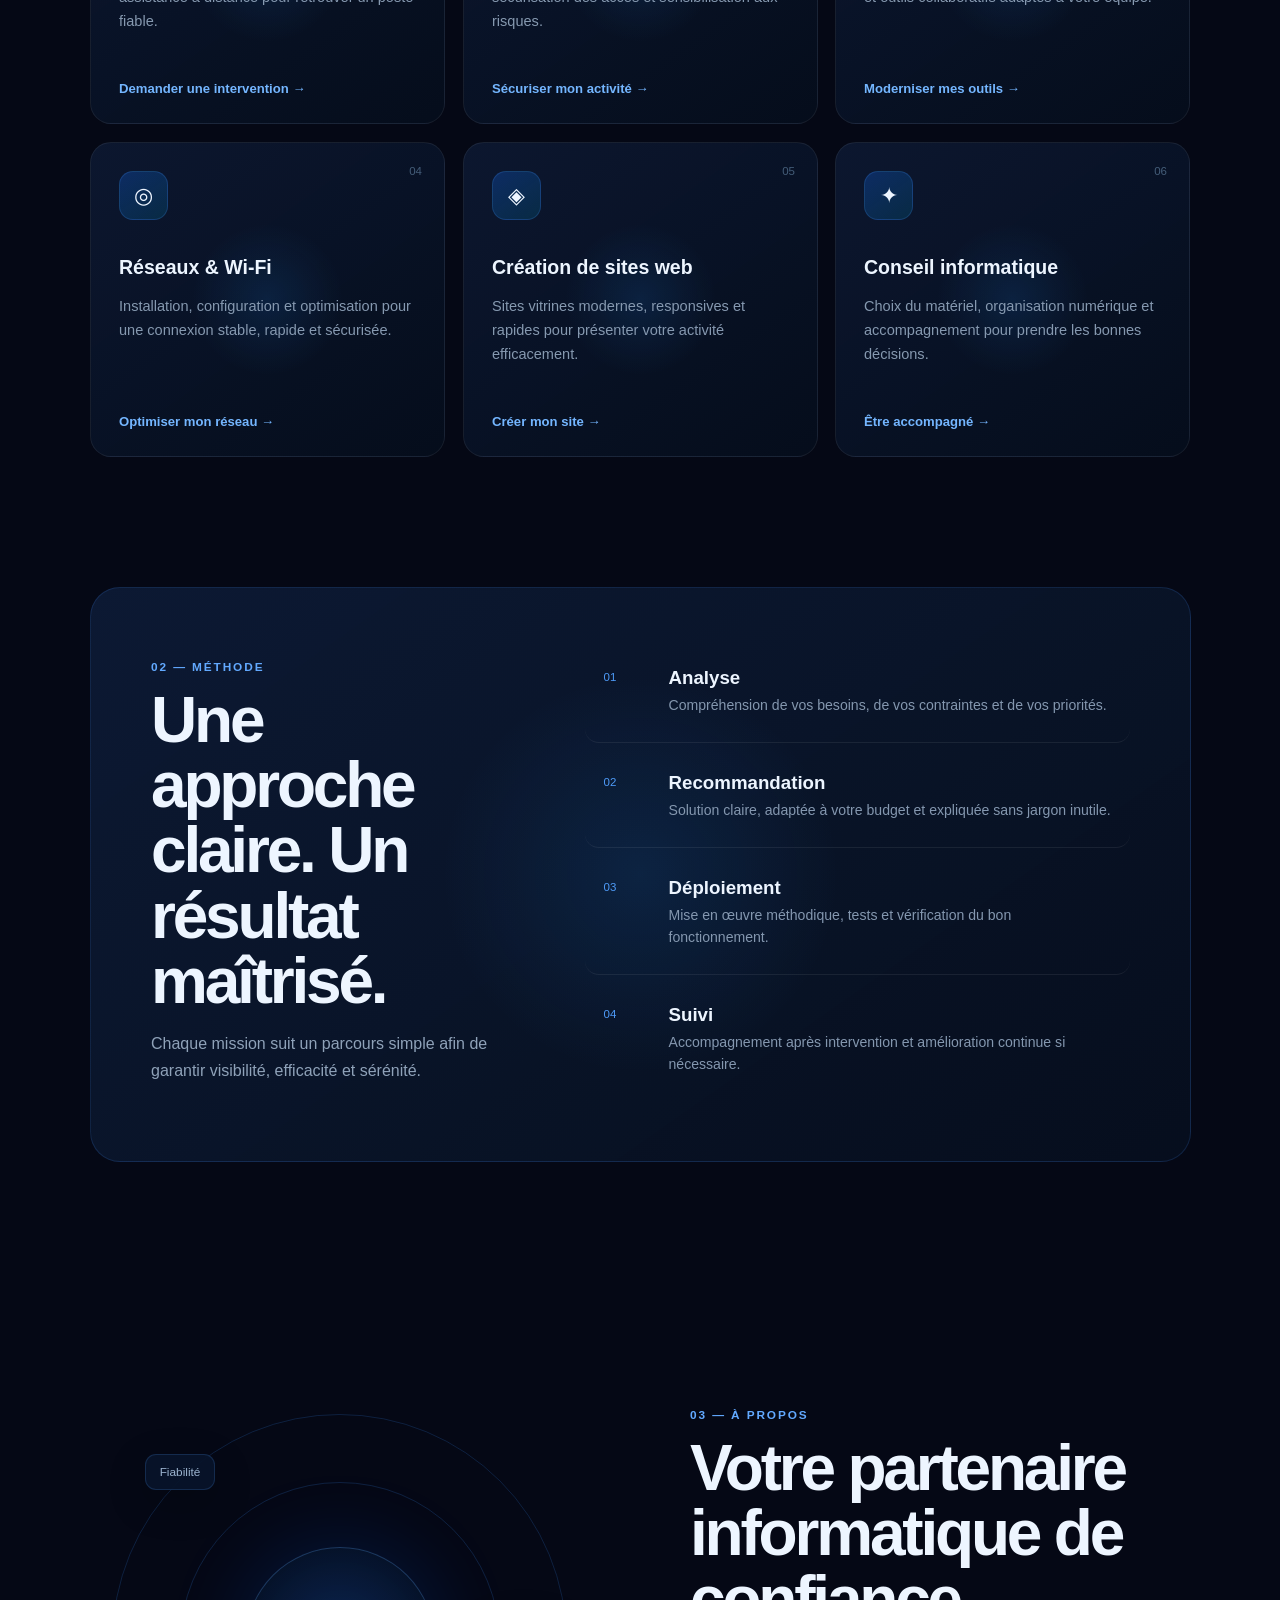
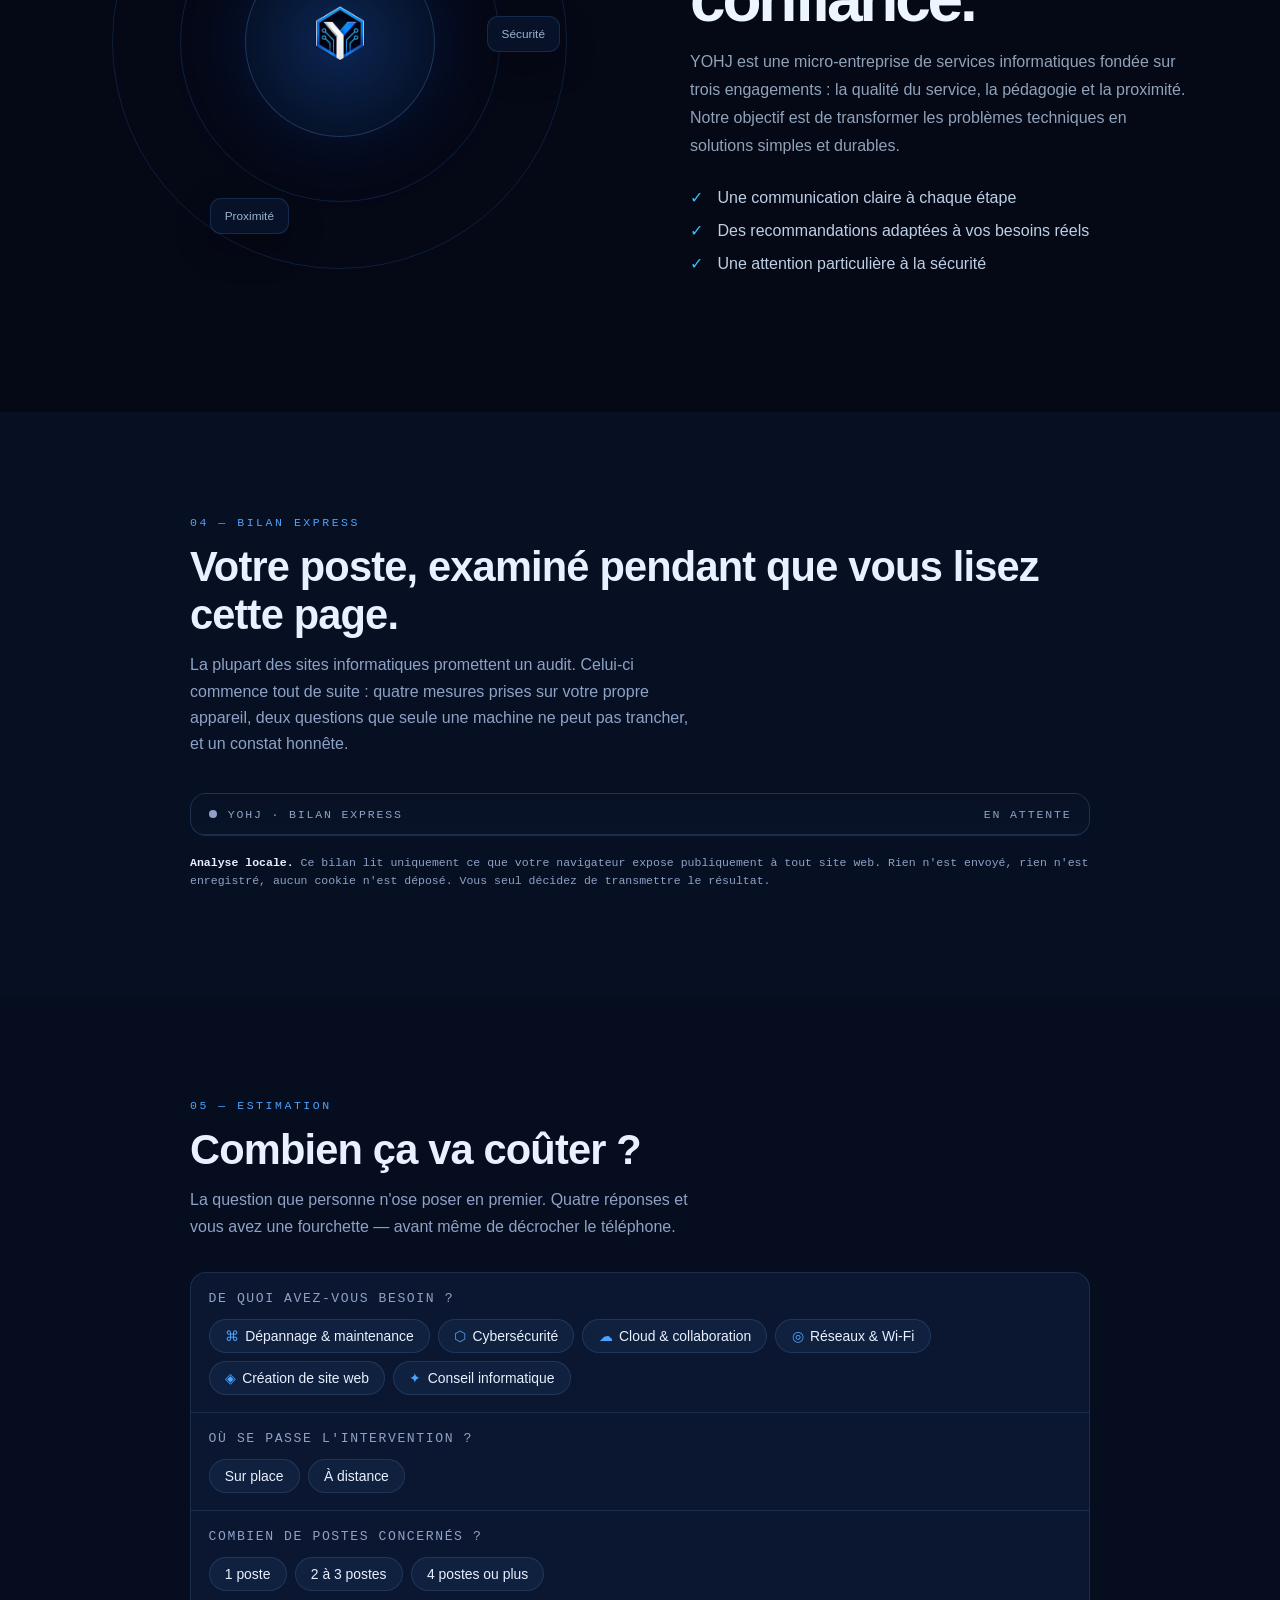
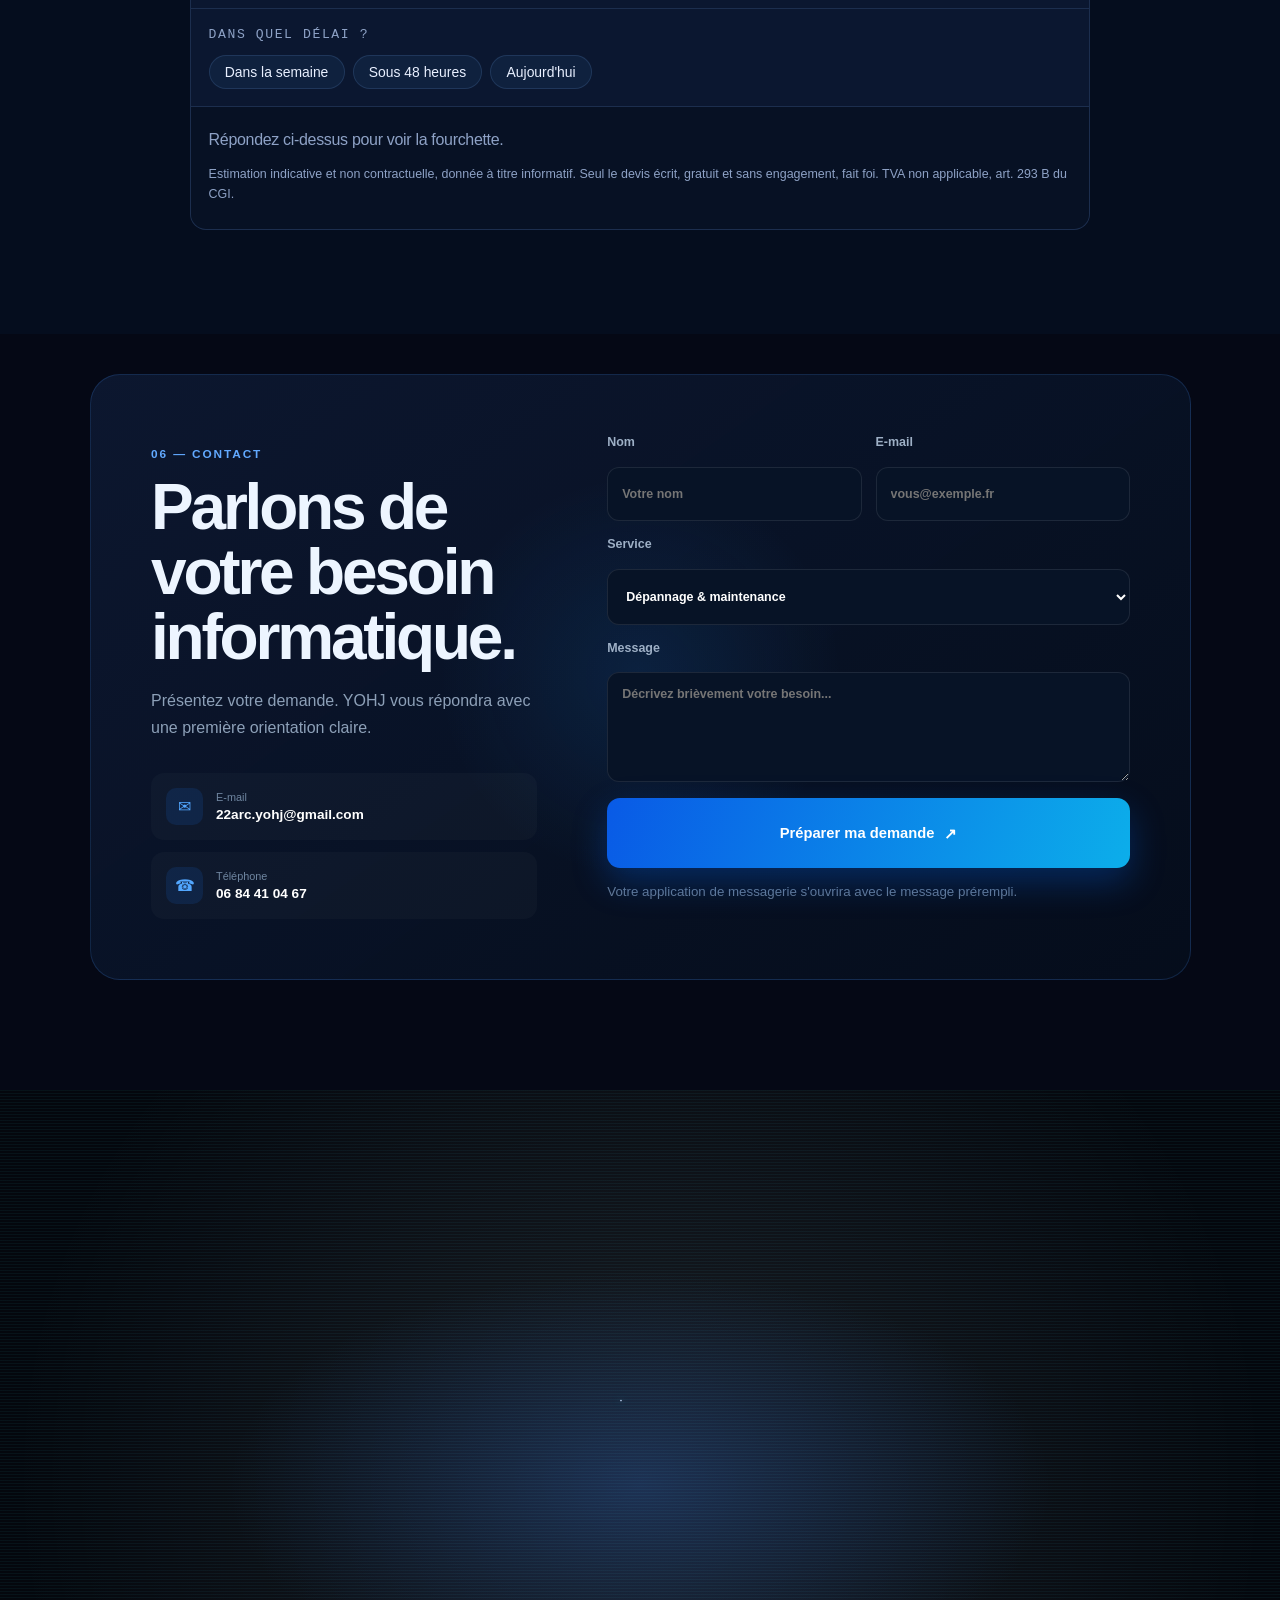
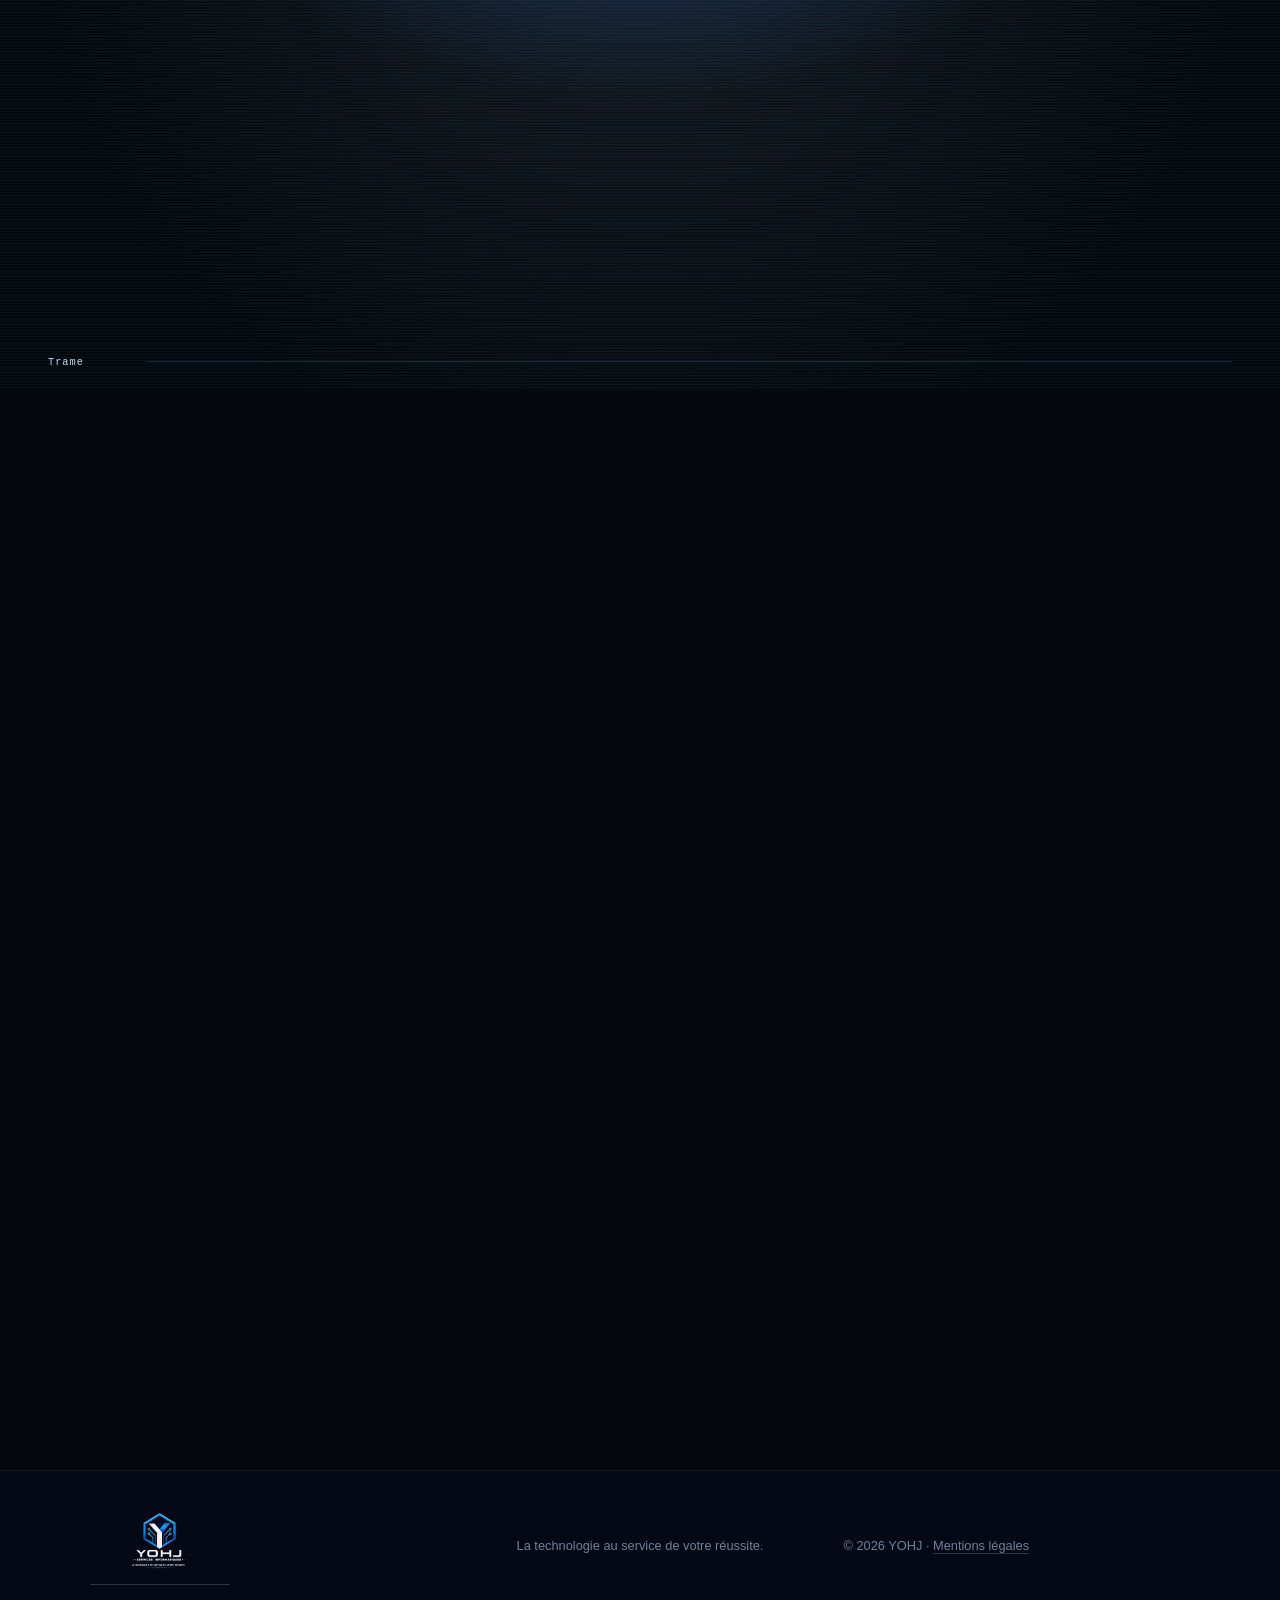
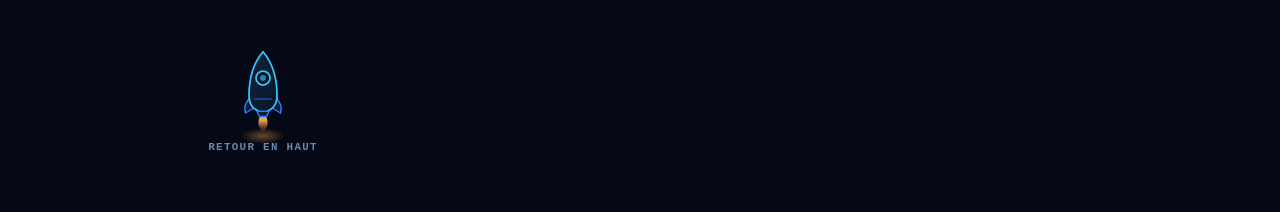
==== commit 615726fa: "Update index.html" ====
--- a/index.html
+++ b/index.html
@@ -16,6 +16,7 @@
   <link rel="stylesheet" href="audit.css" />
   <link rel="stylesheet" href="logo-zoom.css">
   <link rel="stylesheet" href="logo-holo.css">
+  <link rel="stylesheet" href="fusee.css">
 </head>
 <body>
   <script src="boot.js"></script>
@@ -268,5 +269,6 @@
   <script src="tarifs.js" defer></script>
   <script src="logo-zoom.js" defer></script>
   <script src="logo-holo.js" defer></script>
+  <script src="fusee.js" defer></script>
 </body>
 </html>
--- a/fusee.css
+++ b/fusee.css
@@ -0,0 +1,226 @@
+/* ============================================================
+   YOHJ — Fusée de retour en haut
+   fusee.css  ·  autonome, tous les sélecteurs préfixés .fusee
+   ============================================================ */
+
+.fusee-zone {
+  display: flex;
+  flex-direction: column;
+  align-items: center;
+  gap: .5rem;
+  padding: 2.2rem 0 1.4rem;
+}
+
+/* Repli si aucune cible n'est trouvée dans la page : coin bas-gauche,
+   pour ne pas croiser le bouton de la console. */
+.fusee-zone--flottante {
+  position: fixed;
+  left: 18px;
+  bottom: 18px;
+  z-index: 9997;
+  padding: 0;
+  opacity: 0;
+  pointer-events: none;
+  transition: opacity .25s ease;
+}
+.fusee-zone--flottante.est-visible { opacity: 1; pointer-events: auto; }
+
+.fusee {
+  position: relative;
+  display: block;
+  width: 58px;
+  height: 84px;
+  padding: 0;
+  background: none;
+  border: 0;
+  cursor: pointer;
+  overflow: visible;
+  transition: transform .25s cubic-bezier(.2, .9, .3, 1);
+}
+
+.fusee:hover, .fusee:focus-visible { transform: translateY(-6px); }
+.fusee:focus-visible { outline: 2px solid #35c6ff; outline-offset: 6px; border-radius: 8px; }
+
+.fusee__svg {
+  display: block;
+  width: 100%;
+  height: 100%;
+  overflow: visible;
+  /* La fusée respire en permanence : au doigt, il n'y a pas de survol,
+     donc rien ne doit dépendre du hover pour la rendre vivante. */
+  animation: fusee-flotte 3.6s ease-in-out infinite;
+}
+
+@keyframes fusee-flotte {
+  0%, 100% { transform: translateY(0) rotate(-1deg); }
+  50%      { transform: translateY(-7px) rotate(1deg); }
+}
+
+/* Pendant la mise à feu et le décollage, le flottement s'arrête */
+.fusee.est-allumee .fusee__svg,
+.fusee.est-partie .fusee__svg { animation: none; }
+
+/* Halo au sol, sous la tuyère */
+.fusee::after {
+  content: "";
+  position: absolute;
+  left: 50%;
+  bottom: -10px;
+  width: 46px;
+  height: 16px;
+  margin-left: -23px;
+  background: radial-gradient(ellipse, rgba(255, 180, 84, .38), rgba(255, 180, 84, 0) 70%);
+  pointer-events: none;
+  animation: fusee-halo 3.6s ease-in-out infinite;
+}
+
+@keyframes fusee-halo {
+  0%, 100% { opacity: .5; transform: scale(.85); }
+  50%      { opacity: .95; transform: scale(1.1); }
+}
+
+/* ---------- Flamme ---------- */
+
+.fusee__flamme {
+  transform-origin: 32px 74px;
+  opacity: .9;
+  animation: fusee-vacille .2s infinite alternate;
+}
+.fusee:hover .fusee__flamme,
+.fusee:focus-visible .fusee__flamme { opacity: 1; animation-duration: .1s; }
+
+@keyframes fusee-vacille {
+  from { transform: scaleY(.72) scaleX(.94); }
+  to   { transform: scaleY(1.12) scaleX(1.04); }
+}
+
+/* ---------- Décollage ---------- */
+
+.fusee.est-allumee { animation: fusee-tremble .34s ease-in-out; }
+.fusee.est-allumee .fusee__flamme { opacity: 1; animation: fusee-vacille .07s infinite alternate; }
+
+@keyframes fusee-tremble {
+  0%, 100% { transform: translateX(0); }
+  20% { transform: translateX(-2px) rotate(-1.5deg); }
+  40% { transform: translateX(2px) rotate(1.5deg); }
+  60% { transform: translateX(-2px) rotate(-1deg); }
+  80% { transform: translateX(2px) rotate(1deg); }
+}
+
+.fusee.est-partie {
+  animation: fusee-decolle .95s cubic-bezier(.55, 0, .85, .2) forwards;
+}
+.fusee.est-partie .fusee__flamme { opacity: 1; }
+
+@keyframes fusee-decolle {
+  0%   { transform: translateY(0) scale(1); opacity: 1; }
+  100% { transform: translateY(-120vh) scale(.55); opacity: 0; }
+}
+
+.fusee.est-revenue { animation: fusee-revient .55s cubic-bezier(.2, .9, .3, 1) both; }
+
+@keyframes fusee-revient {
+  from { transform: translateY(46px); opacity: 0; }
+  to   { transform: translateY(0); opacity: 1; }
+}
+
+/* ---------- Fumée au sol ---------- */
+
+.fusee__fumee {
+  position: absolute;
+  left: 50%;
+  bottom: -6px;
+  width: 0;
+  height: 0;
+  pointer-events: none;
+}
+
+.fusee__bouffee {
+  position: absolute;
+  width: 16px;
+  height: 16px;
+  margin: -8px 0 0 -8px;
+  background: radial-gradient(circle, rgba(198, 220, 243, .55), rgba(198, 220, 243, 0) 70%);
+  border-radius: 50%;
+  opacity: 0;
+}
+
+.est-en-vol .fusee__bouffee { animation: fusee-bouffee .8s ease-out forwards; }
+.est-en-vol .fusee__bouffee:nth-child(2) { animation-delay: .06s; }
+.est-en-vol .fusee__bouffee:nth-child(3) { animation-delay: .12s; }
+.est-en-vol .fusee__bouffee:nth-child(4) { animation-delay: .18s; }
+
+@keyframes fusee-bouffee {
+  0%   { opacity: .85; transform: translate(0, 0) scale(.4); }
+  100% { opacity: 0; transform: translate(var(--derive, 0px), 14px) scale(2.6); }
+}
+
+/* ---------- Légende ---------- */
+
+.fusee-legende {
+  font: 600 .68rem/1 ui-monospace, "SF Mono", Menlo, Consolas, monospace;
+  letter-spacing: .12em;
+  text-transform: uppercase;
+  color: #6c88ad;
+  transition: color .2s ease;
+}
+.fusee-zone:hover .fusee-legende { color: #35c6ff; }
+.fusee-zone--flottante .fusee-legende { display: none; }
+
+/* ---------- Mouvement réduit ---------- */
+
+@media (prefers-reduced-motion: reduce) {
+  .fusee, .fusee__flamme { transition: none; }
+  .fusee__svg, .fusee::after { animation: none; }
+  .fusee__flamme { animation: none; opacity: 1; }
+  .fusee.est-allumee, .fusee.est-partie, .fusee.est-revenue { animation: none; }
+  .est-en-vol .fusee__bouffee { animation: none; }
+}
+
+/* ---------- Copie en vol ---------- */
+
+.fusee-vol {
+  position: fixed;
+  z-index: 9996;
+  pointer-events: none;
+  will-change: transform;
+  filter: drop-shadow(0 0 18px rgba(255, 180, 84, .35));
+}
+.fusee-vol .fusee__svg { animation: none; }
+.fusee-vol::after { opacity: 0; }
+.fusee-vol .fusee__flamme { opacity: 1; animation-duration: .06s; }
+.fusee-vol .fusee__fumee { display: none; }
+
+.fusee-vol.est-arrivee { animation: fusee-pose .6s cubic-bezier(.2, .9, .3, 1) forwards; }
+.fusee-vol.est-arrivee .fusee__flamme { opacity: 0; transition: opacity .3s ease; }
+
+@keyframes fusee-pose {
+  0%   { opacity: 1; }
+  35%  { opacity: 1; }
+  100% { opacity: 0; }
+}
+
+/* ---------- Traînée laissée pendant le vol ---------- */
+
+.fusee-trainee {
+  position: fixed;
+  z-index: 9995;
+  width: 14px;
+  height: 14px;
+  margin: -7px 0 0 -7px;
+  pointer-events: none;
+  border-radius: 50%;
+  background: radial-gradient(circle, rgba(255, 200, 140, .5), rgba(198, 220, 243, .18) 45%, transparent 72%);
+  animation: fusee-dissipe .85s ease-out forwards;
+}
+
+@keyframes fusee-dissipe {
+  0%   { opacity: .8; transform: scale(.5); }
+  100% { opacity: 0; transform: scale(3.2) translateY(10px); }
+}
+
+@media (prefers-reduced-motion: reduce) {
+  .fusee-vol, .fusee-trainee { display: none !important; }
+}
+
+@media print { .fusee-zone { display: none !important; } }
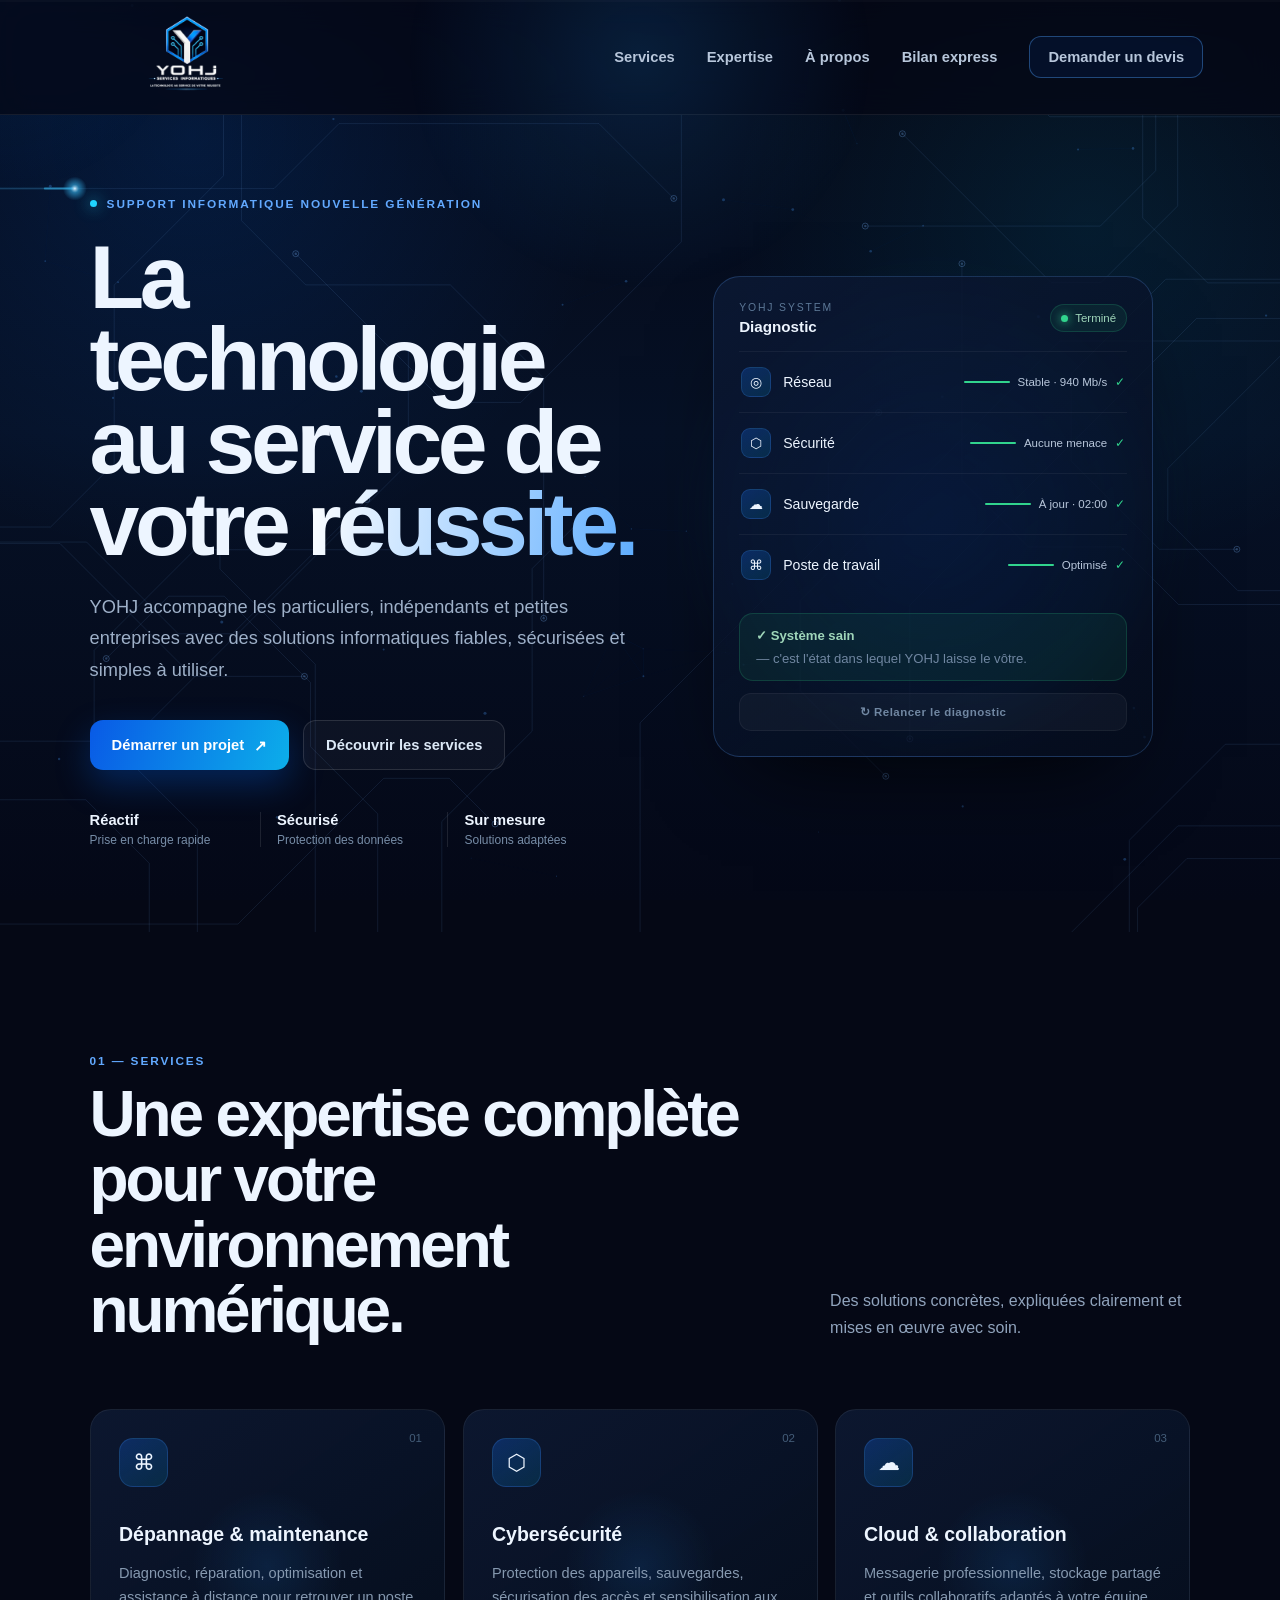
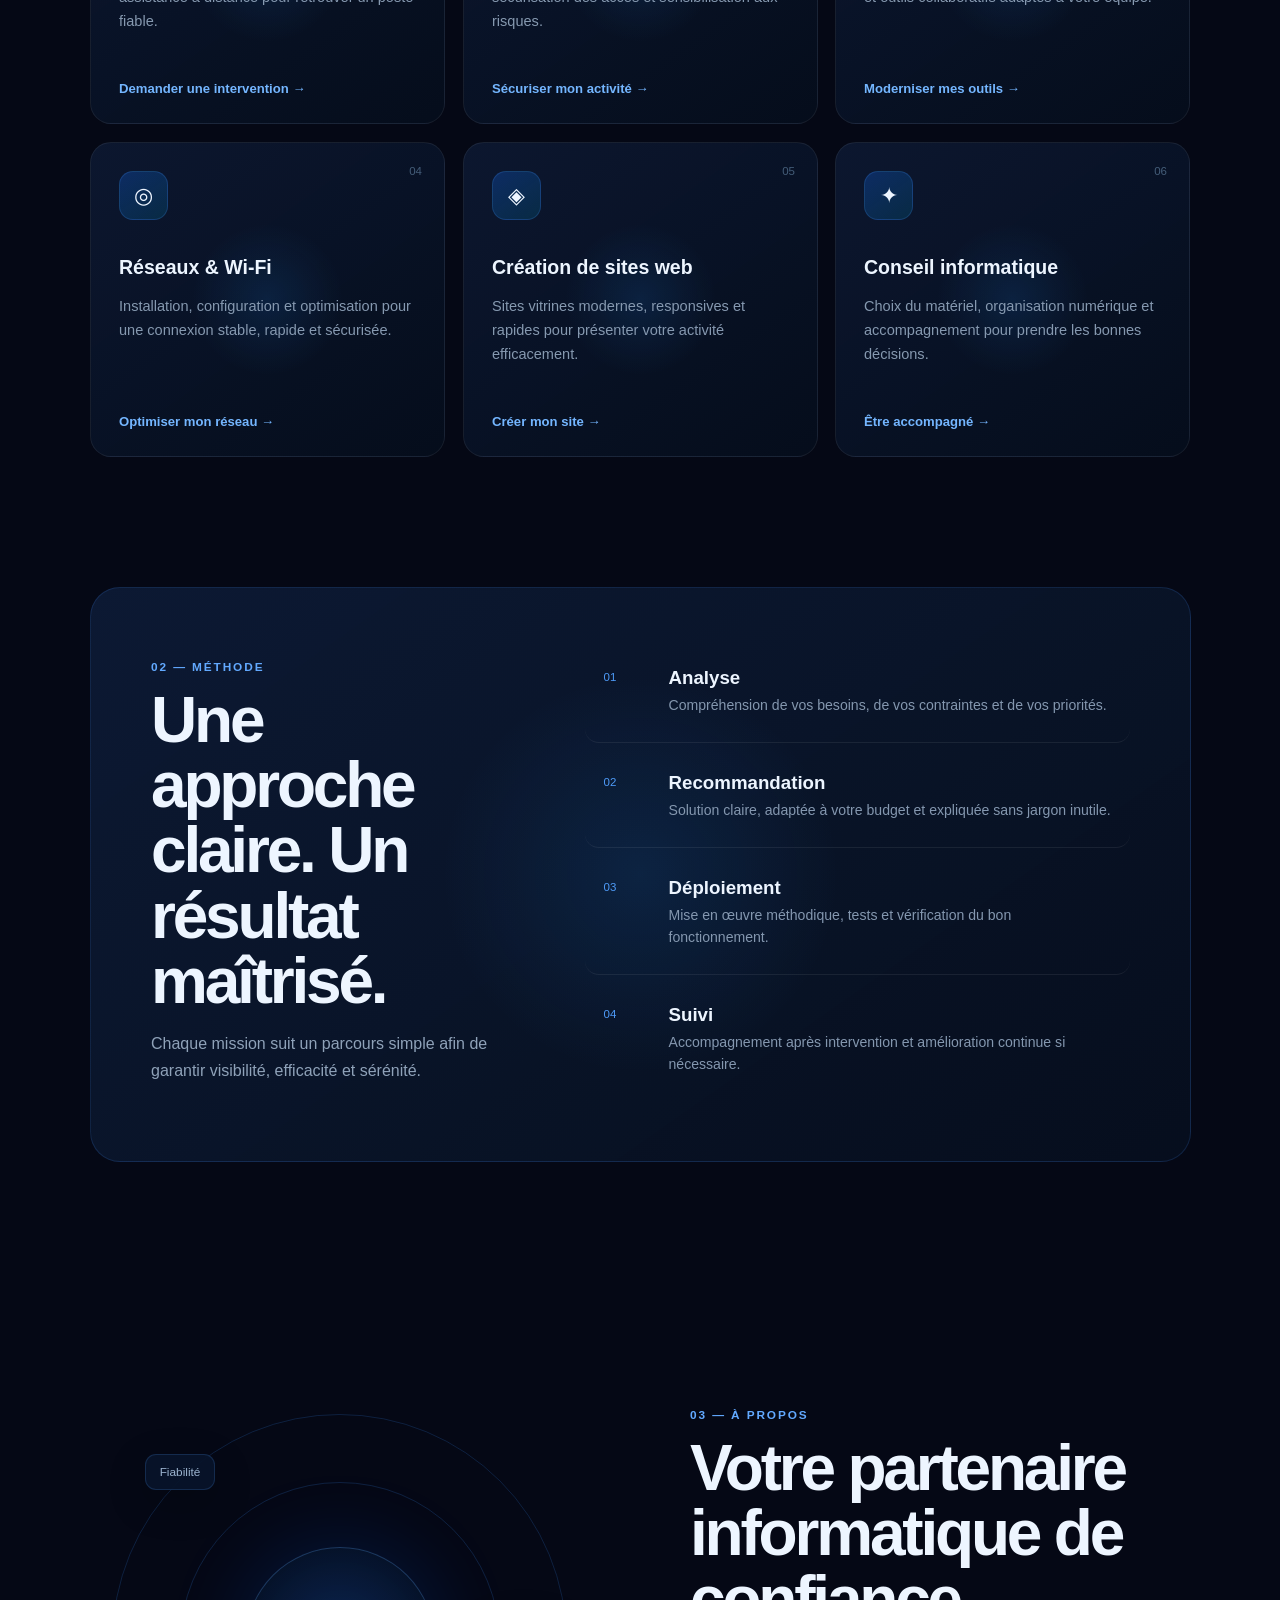
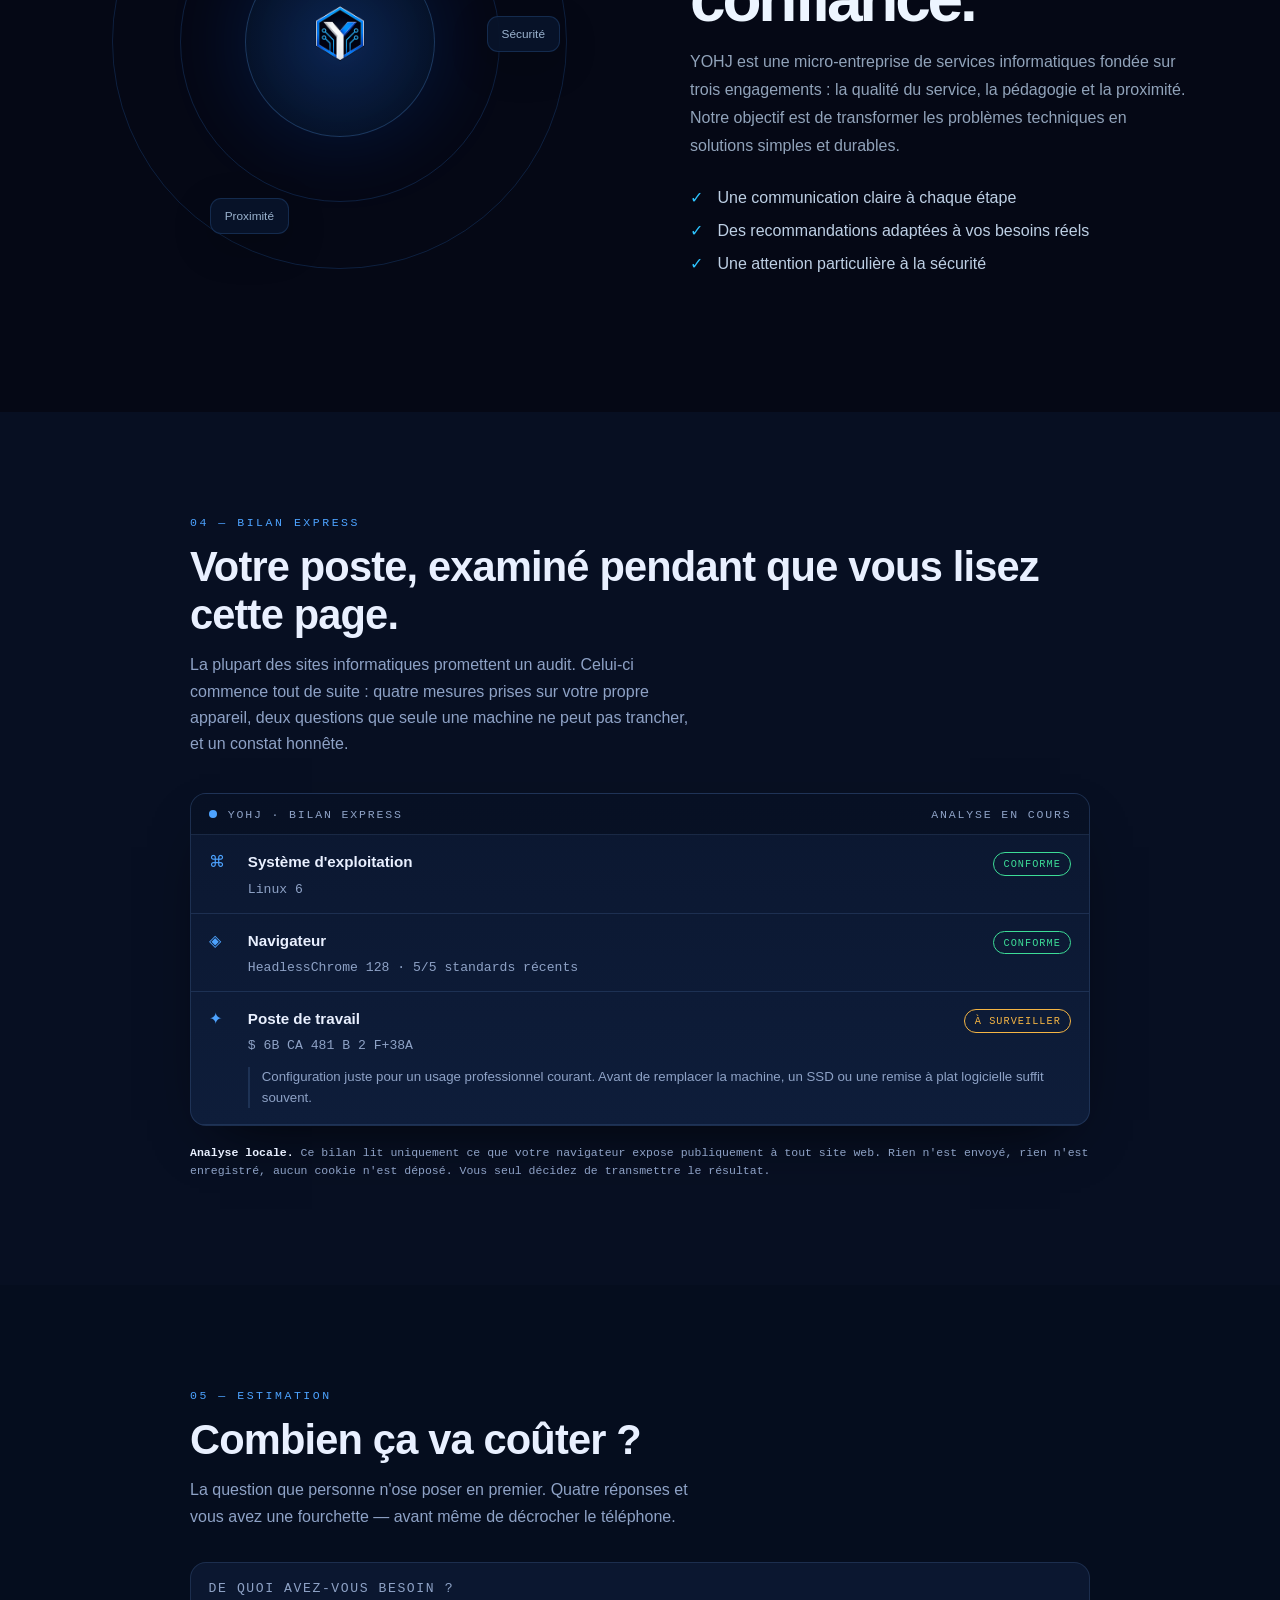
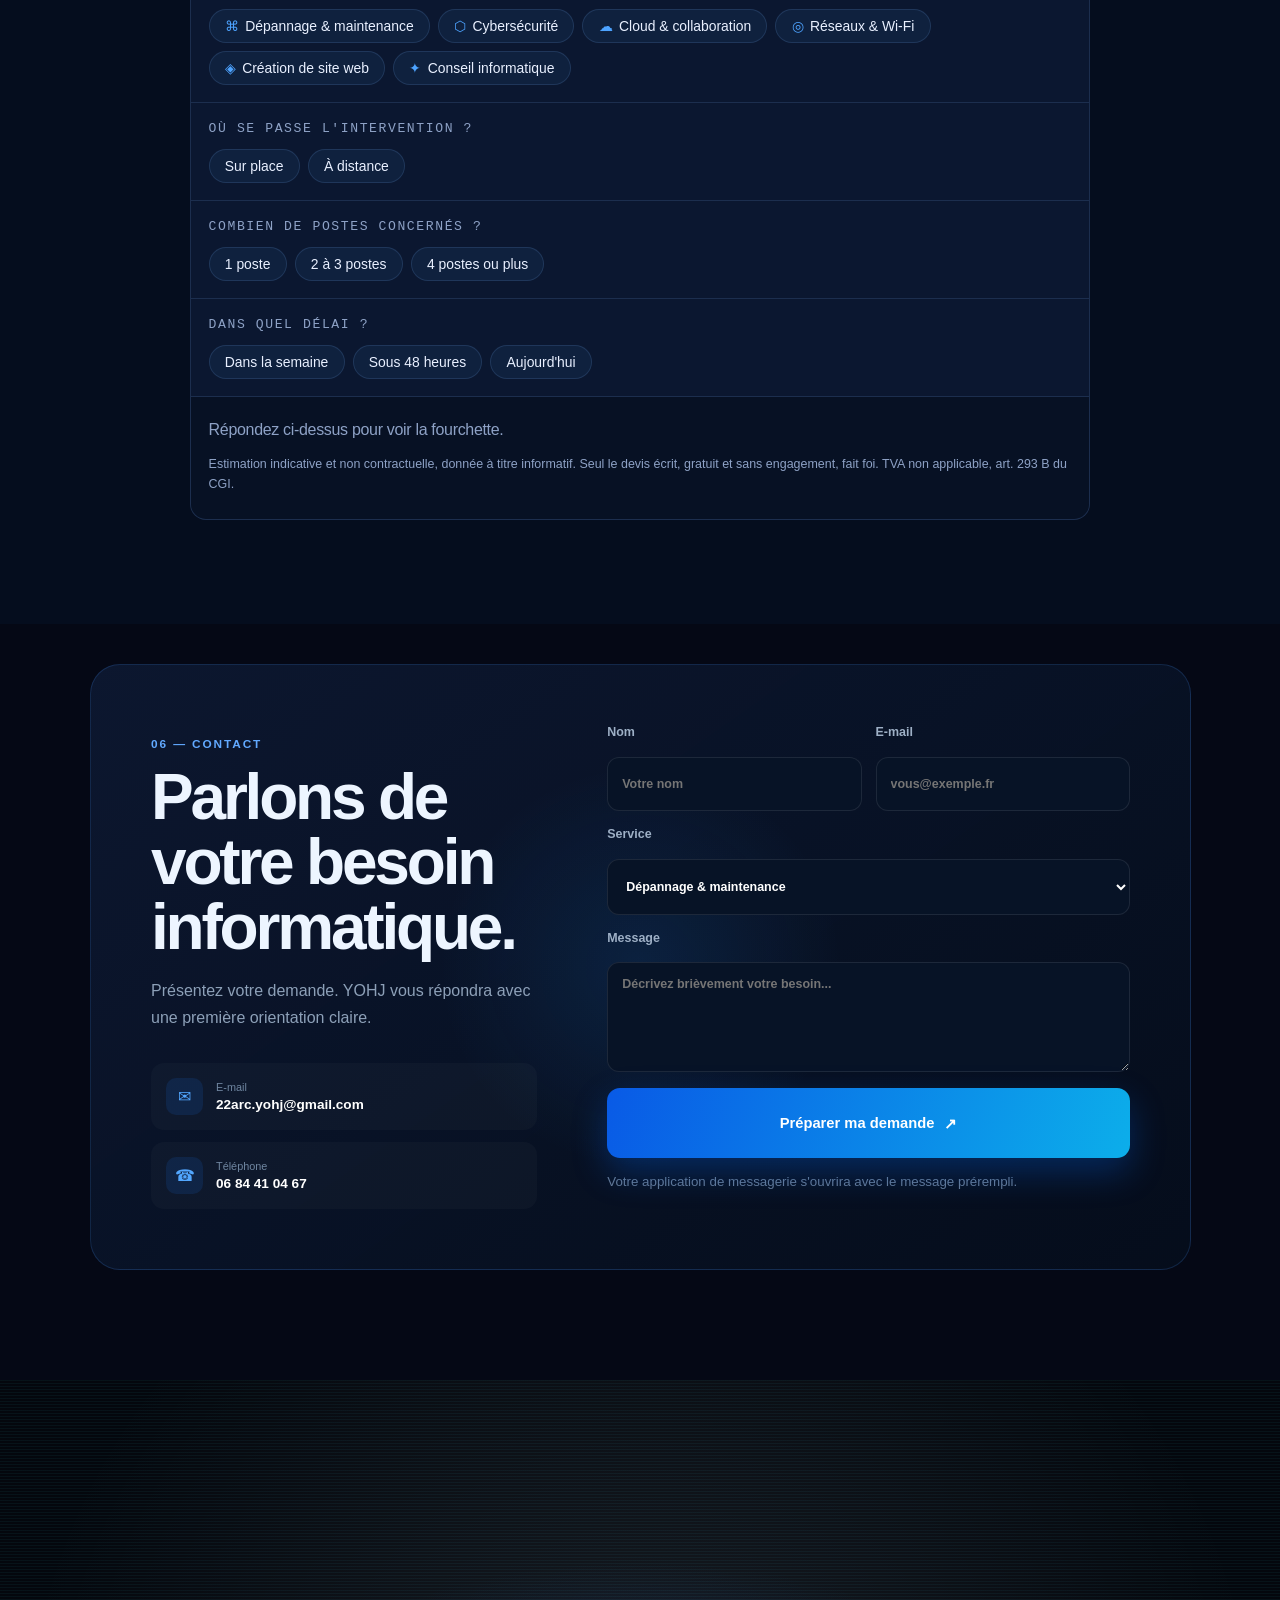
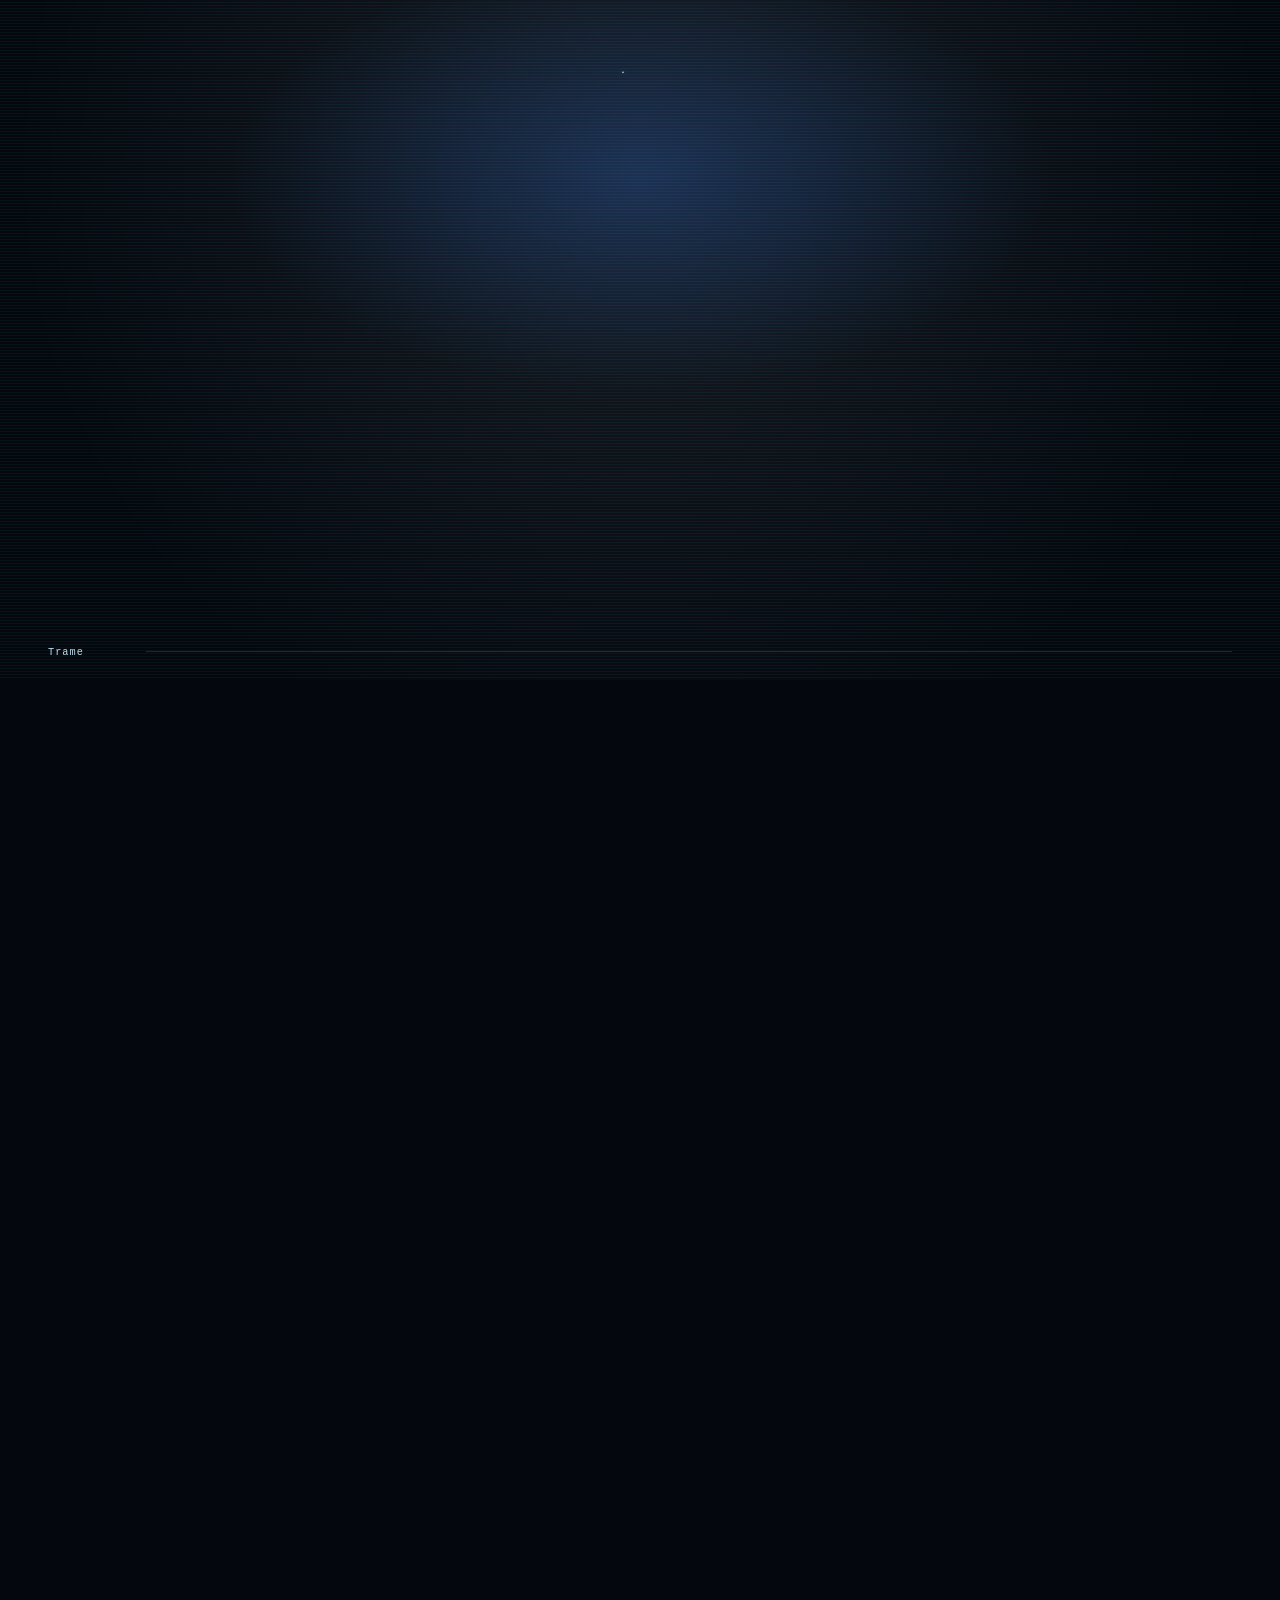
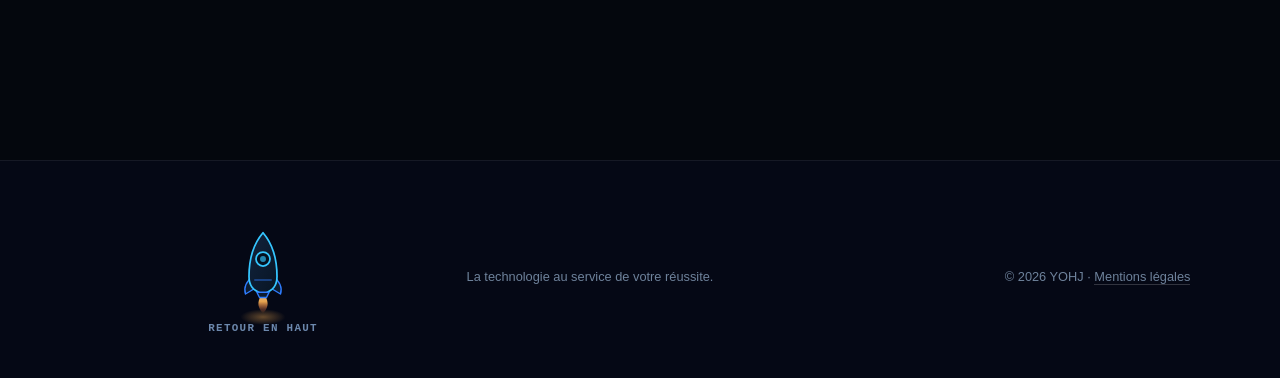
==== commit 002f4fcc: "Update index.html" ====
--- a/index.html
+++ b/index.html
@@ -9,7 +9,6 @@
   <link rel="icon" href="assets/favicon.png">
   <link rel="stylesheet" href="styles.css">
   <link rel="stylesheet" href="circuit.css">
-  <link rel="preload" href="assets/logo-boot.webp" as="image">
   <link rel="stylesheet" href="boot.css">
 <script src="circuit.js" defer></script>
   <link rel="stylesheet" href="diagnostic.css">
